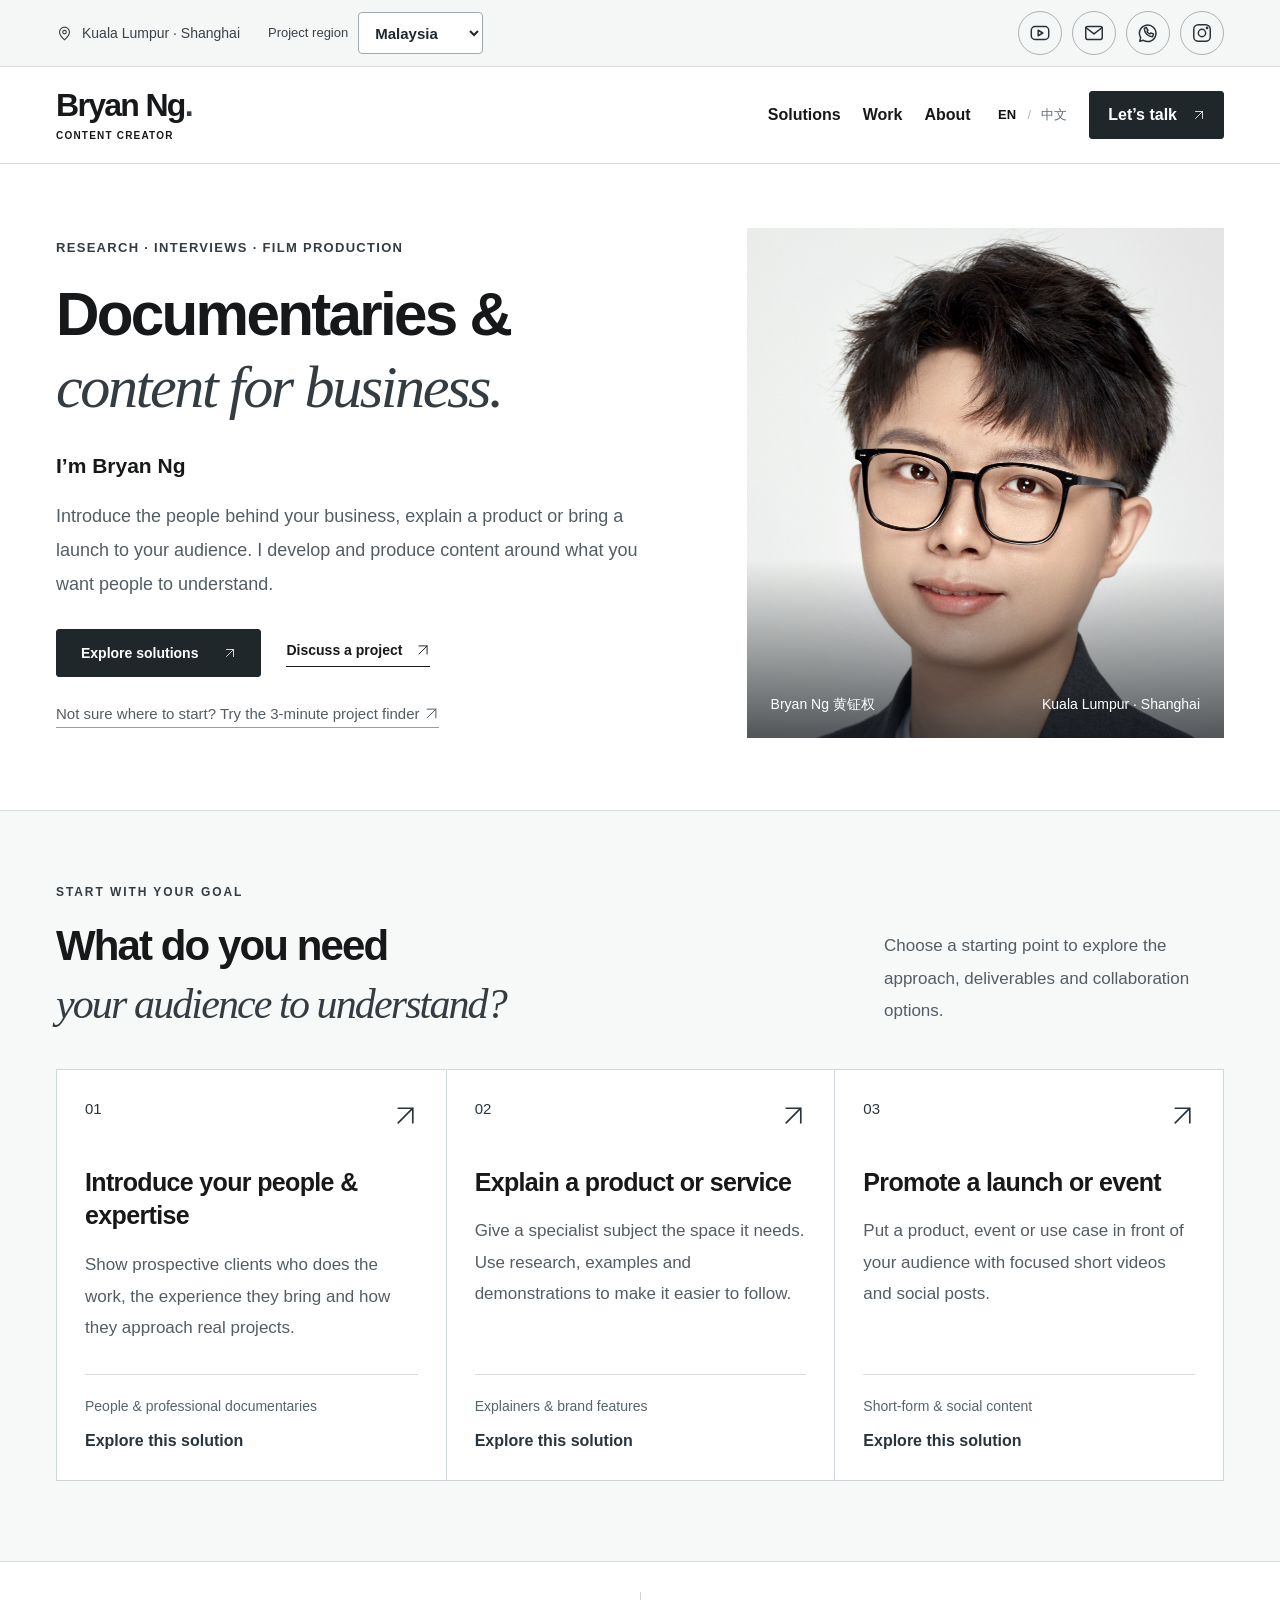
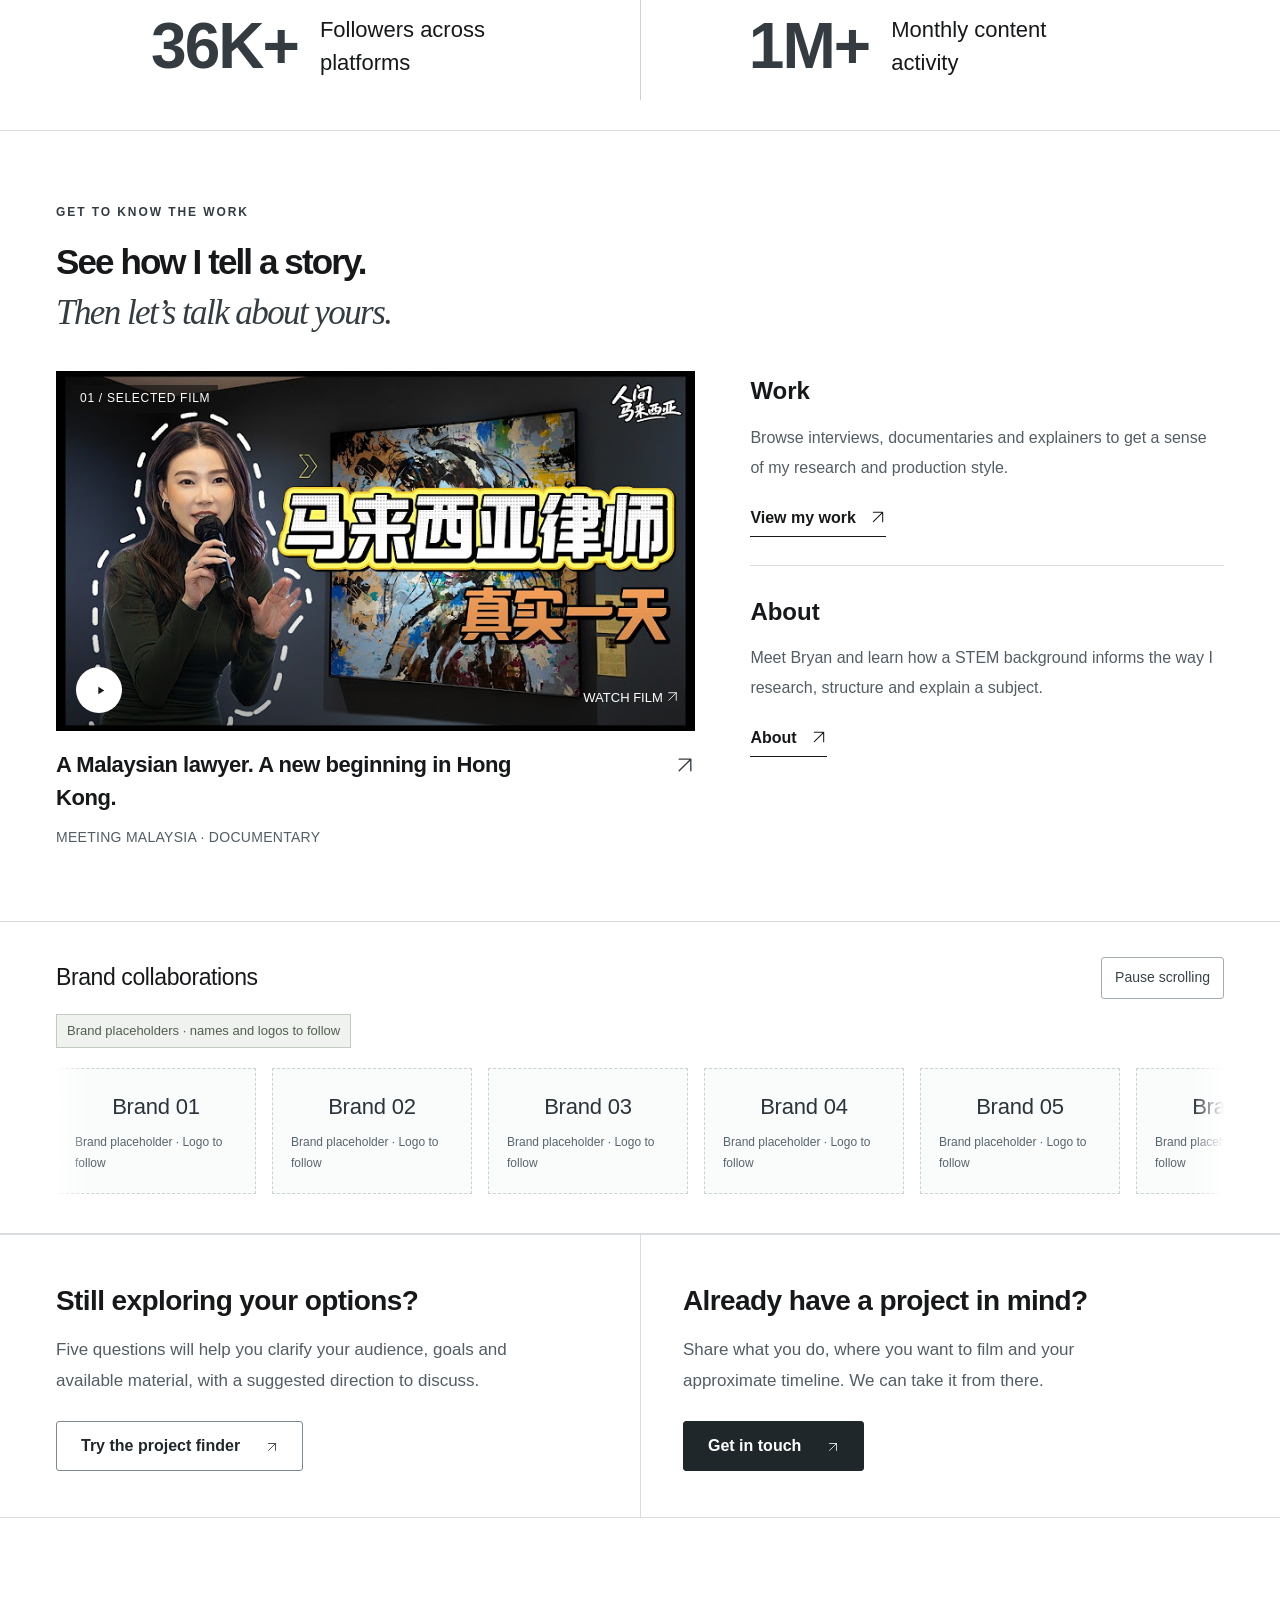
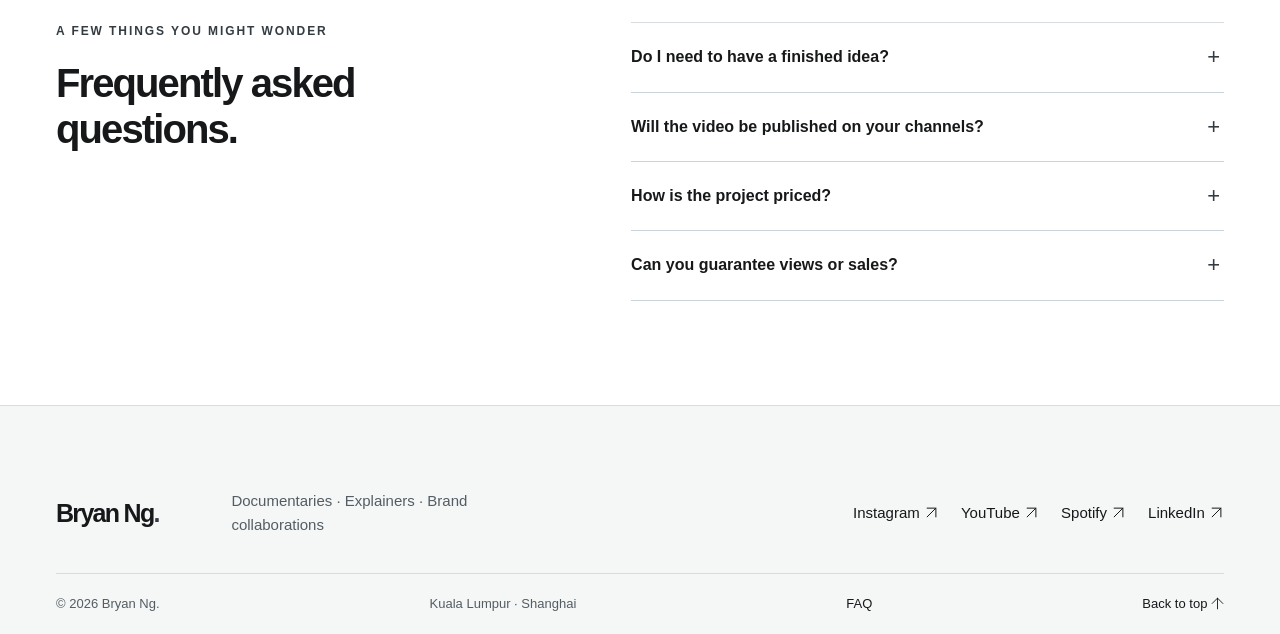
==== index.html @ 335a5c48 "Refresh site content and styles reliably after publication" ====
<!doctype html>
<html lang="en" data-region="my">
<head>
  <meta charset="utf-8">
  <meta name="viewport" content="width=device-width,initial-scale=1">
  <meta name="theme-color" content="#ffffff">
  <meta name="description" content="Bryan Ng — Malaysian content creator. Documentaries, explainers and social media content for people, brands and businesses.">
  <meta property="og:title" content="Bryan Ng — Content Creator">
  <meta property="og:description" content="Explore documentaries, economic and social explainers, and content collaboration options with Bryan Ng.">
  <meta property="og:type" content="website">
  <title>Content production & documentaries — Bryan Ng</title>
  <link rel="icon" href="assets/favicon.svg" type="image/svg+xml">
  <link rel="stylesheet" href="styles.css?v=fe4a845cd512">
  <link rel="stylesheet" href="pages.css?v=c6ac87a82911">
  <link rel="stylesheet" href="theme.css?v=e8e66fe3594d">
  <script defer src="content.js?v=784726dba604"></script>
  <script defer src="app.js?v=69526fcc98ad"></script>
</head>
<body data-page="index" data-page-title="homeTitle">
  <a class="skip-link" href="#main" data-i18n="skip">Skip to content</a>
  <div class="topline"><div class="wrap">
    <div class="topline-meta"><span class="topline-location"><svg viewBox="0 0 24 24" aria-hidden="true"><path d="M19 10c0 5-7 11-7 11S5 15 5 10a7 7 0 1 1 14 0Z"/><circle cx="12" cy="10" r="2.5"/></svg><span data-i18n="topline">Kuala Lumpur · Shanghai</span></span>
    <label class="region-control"><span data-i18n="regionLabel">Project region</span><select id="region-select"><option value="my" data-i18n="regionMalaysia">Malaysia</option><option value="cn" data-i18n="regionChina">China</option></select></label></div>
    <nav class="top-socials" aria-label="Social profiles and contact options" data-i18n-aria-label="quickLinksLabel">
      <a id="top-youtube" data-region-only="my" class="top-social-button" href="https://www.youtube.com/@bryanng3000" target="_blank" rel="noopener noreferrer" aria-label="YouTube channel" title="YouTube" data-i18n-aria-label="socialYouTube"><svg viewBox="0 0 24 24" aria-hidden="true"><rect x="2.5" y="5" width="19" height="14" rx="4"/><path d="m10 9 5 3-5 3Z"/></svg></a>
      <a id="top-email" class="top-social-button" href="mailto:bryanng.media@gmail.com" aria-label="Send an email" title="Email" data-i18n-aria-label="socialEmail"><svg viewBox="0 0 24 24" aria-hidden="true"><rect x="3" y="5" width="18" height="14" rx="2"/><path d="m3 6 9 7 9-7"/></svg></a>
      <a id="top-whatsapp" class="top-social-button" data-region-only="my" data-contact-whatsapp href="https://wa.me/60129580017" target="_blank" rel="noopener noreferrer" aria-label="Chat on WhatsApp" title="WhatsApp" data-i18n-aria-label="socialWhatsApp"><svg viewBox="0 0 24 24" aria-hidden="true"><path d="m4 17-1 4 4-1a9 9 0 1 0-3-3Z"/><path d="M8 7c0 5 4 9 9 9l1-3-3-1-1 1c-2-1-3-2-3-3l1-1-2-3Z"/></svg></a>
      <button id="top-wechat" class="top-social-button" data-region-only="cn" data-open-wechat type="button" aria-label="Contact on WeChat" title="WeChat" data-i18n-aria-label="socialWeChat" hidden><svg viewBox="0 0 24 24" aria-hidden="true"><path d="M14 13a7 7 0 0 1-7 1l-4 2 1-4A6 6 0 1 1 14 13Z"/><path d="M20 20l-3-1a6 6 0 1 1 3-2Z"/><path d="M6 7h.1M10 7h.1M13 13h.1M17 13h.1" stroke-width="2.4"/></svg></button>
      <a id="top-instagram" data-region-only="my" class="top-social-button" href="https://www.instagram.com/bryanng_3000/" target="_blank" rel="noopener noreferrer" aria-label="Instagram profile" title="Instagram" data-i18n-aria-label="socialInstagram"><svg viewBox="0 0 24 24" aria-hidden="true"><rect x="3" y="3" width="18" height="18" rx="5"/><circle cx="12" cy="12" r="4"/><circle cx="17.5" cy="6.5" r=".7"/></svg></a>
      <a id="top-douyin" class="top-social-button" data-region-only="cn" href="https://v.douyin.com/7Cl1AEIkCSQ/" target="_blank" rel="noopener noreferrer" aria-label="Douyin profile" title="Douyin" data-i18n-aria-label="socialDouyin" hidden><svg viewBox="0 0 24 24" aria-hidden="true"><path d="M14 3v13a4 4 0 1 1-4-4M14 3c.5 4 3 6 6 6M11 13v3a1 1 0 1 1-1-1"/></svg></a>
      <a id="top-bilibili" class="top-social-button" data-region-only="cn" href="https://space.bilibili.com/3546916067477849" target="_blank" rel="noopener noreferrer" aria-label="Bilibili profile" title="Bilibili" data-i18n-aria-label="socialBilibili" hidden><svg viewBox="0 0 24 24" aria-hidden="true"><rect x="3" y="7" width="18" height="14" rx="3"/><path d="m7 3 3 4m7-4-3 4M7 13h2m6 0h2M9 17l3 1 3-1"/></svg></a>
    </nav>
  </div></div>
  <header class="header" id="top">
    <div class="wrap nav-wrap">
      <a class="wordmark" href="index.html" aria-label="Bryan Ng home" data-i18n-aria-label="homeLabel">Bryan Ng<span>.</span><small data-i18n="creatorLabel">CONTENT CREATOR</small></a>
      <nav class="main-nav" id="main-nav" aria-label="Main navigation" data-i18n-aria-label="navLabel"><a href="index.html#solutions" data-nav="solutions" data-i18n="navSolutions">Solutions</a><a href="work.html" data-nav="work" data-i18n="navWork">Work</a><a href="about.html" data-nav="about" data-i18n="navAbout">About</a></nav>
      <div class="nav-actions"><div class="language" aria-label="Language" data-i18n-aria-label="languageLabel"><button type="button" data-lang="en" class="active" aria-pressed="true">EN</button><span>/</span><button type="button" data-lang="zh" aria-pressed="false">中文</button></div><a href="contact.html" class="button small dark" data-i18n="letsTalk">Let’s talk ↗</a><button class="menu-button" id="menu-button" aria-label="Open menu" aria-expanded="false" aria-controls="main-nav"><span></span><span></span></button></div>
    </div>
  </header>

  <main id="main"><section class="home-hero wrap" aria-labelledby="hero-title"><div class="home-hero-copy"><div class="eyebrow" data-i18n="homeKicker">Research · Interviews · Film production</div><h1 id="hero-title"><span data-i18n="homeTitle">Documentaries &amp;</span><em data-i18n="homeTitle2"></em></h1><p class="home-identity" data-i18n="homeIdentity">I’m Bryan Ng</p><p class="home-intro" data-i18n="homeIntro">Introduce the people behind your business, explain a product or bring a launch to your audience. I develop and produce content around what you want people to understand.</p><div class="hero-buttons"><a class="button blue" href="#solutions"><span data-i18n="homePrimary">Explore solutions</span><span aria-hidden="true">↗</span></a><a class="text-link" href="contact.html"><span data-i18n="homeSecondary">Discuss a project</span><span aria-hidden="true">↗</span></a></div><a class="home-unsure" href="finder.html"><span data-i18n="homeUnsure">Not sure where to start? Try the 3-minute project finder</span> <span aria-hidden="true">↗</span></a></div><figure class="home-portrait"><img src="assets/bryan-original.jpg" alt="Bryan Ng 黄钲权" width="1895" height="2527" fetchpriority="high"><figcaption><span>Bryan Ng 黄钲权</span><span data-i18n="photoNote">Kuala Lumpur · Shanghai</span></figcaption></figure></section><section class="solutions-section section" id="solutions"><div class="wrap"><div class="section-top"><div><div class="eyebrow" data-i18n="solutionsKicker">Start with your goal</div><h2><span data-i18n="solutionsTitle">What do you need</span><em data-i18n="solutionsTitle2">your audience to understand?</em></h2></div><p class="section-description" data-i18n="solutionsIntro">Choose a starting point to explore the approach, deliverables and collaboration options.</p></div><div class="solution-grid"><a class="solution-card" href="documentary.html"><div class="solution-card-top"><span>01</span><span aria-hidden="true">↗</span></div><h3 data-i18n="solution1Title">Introduce your people &amp; expertise</h3><p data-i18n="solution1Body">Show prospective clients who does the work, the experience they bring and how they approach real projects.</p><div class="solution-card-bottom"><span class="solution-format" data-i18n="solution1Format">People &amp; professional documentaries</span><span class="solution-link" data-i18n="solutionMore">Explore this solution</span></div></a><a class="solution-card" href="explainers.html"><div class="solution-card-top"><span>02</span><span aria-hidden="true">↗</span></div><h3 data-i18n="solution2Title">Explain a product or service</h3><p data-i18n="solution2Body">Give a specialist subject the space it needs. Use research, examples and demonstrations to make it easier to follow.</p><div class="solution-card-bottom"><span class="solution-format" data-i18n="solution2Format">Explainers &amp; brand features</span><span class="solution-link" data-i18n="solutionMore">Explore this solution</span></div></a><a class="solution-card" href="social.html"><div class="solution-card-top"><span>03</span><span aria-hidden="true">↗</span></div><h3 data-i18n="solution3Title">Promote a launch or event</h3><p data-i18n="solution3Body">Put a product, event or use case in front of your audience with focused short videos and social posts.</p><div class="solution-card-bottom"><span class="solution-format" data-i18n="solution3Format">Short-form &amp; social content</span><span class="solution-link" data-i18n="solutionMore">Explore this solution</span></div></a></div></div></section><section class="audience-section" id="audience" aria-label="Followers and monthly content activity" data-i18n-aria-label="audienceMetricsLabel"><div class="wrap audience-metrics"><div class="audience-total"><strong id="total-followers">36K+</strong><p id="total-followers-label" data-i18n="totalFollowers">Followers across platforms</p></div><div class="audience-total monthly-metric"><strong id="monthly-metric">1M+</strong><div><p data-i18n="monthlyMetricLabel">Monthly content activity</p></div></div></div></section><section class="wrap home-more section" aria-labelledby="home-more-title"><div class="home-more-heading"><div class="eyebrow" data-i18n="homeMoreKicker">Get to know the work</div><h2 id="home-more-title"><span data-i18n="homeMoreTitle">See how I tell a story.</span><em data-i18n="homeMoreTitle2">Then let’s talk about yours.</em></h2></div><div class="home-featured"><div class="work-grid" id="work-grid" data-film-ids="rvwYqiqj8wg"></div></div><div class="home-more-links"><article><h3 data-i18n="navWork">Work</h3><p data-i18n="homeWorkBody">Browse interviews, documentaries and explainers to get a sense of my research and production style.</p><a class="text-link" href="work.html"><span data-i18n="exploreWork">View my work</span><span aria-hidden="true">↗</span></a></article><article><h3 data-i18n="navAbout">About</h3><p data-i18n="homeAboutBody">Meet Bryan and learn how a STEM background informs the way I research, structure and explain a subject.</p><a class="text-link" href="about.html"><span data-i18n="navAbout">About</span><span aria-hidden="true">↗</span></a></article></div></section><section class="home-partners" id="partners" aria-labelledby="partners-title"><div class="wrap"><div class="partner-strip-heading"><h2 id="partners-title"><span data-i18n="partnersTitle">Brand collaborations</span></h2><button id="partner-motion" class="motion-toggle" type="button" aria-pressed="false" aria-controls="brand-track"><span data-i18n="pausePartners">Pause scrolling</span></button></div><p class="placeholder-note" data-i18n="partnersPlaceholder">Brand placeholders · names and logos to follow</p><div class="brand-marquee"><div class="brand-track" id="brand-track"><div class="brand-group" id="partner-grid"></div></div></div></div></section><section class="home-next"><div class="wrap home-next-grid"><article><h2 data-i18n="homeFinderTitle">Still exploring your options?</h2><p data-i18n="homeFinderBody">Five questions will help you clarify your audience, goals and available material, with a suggested direction to discuss.</p><a class="button outline" href="finder.html"><span data-i18n="homeFinderCTA">Try the project finder</span><span aria-hidden="true">↗</span></a></article><article><h2 data-i18n="homeContactTitle">Already have a project in mind?</h2><p data-i18n="homeContactBody">Share what you do, where you want to film and your approximate timeline. We can take it from there.</p><a class="button blue" href="contact.html"><span data-i18n="homeContactCTA">Get in touch</span><span aria-hidden="true">↗</span></a></article></div></section><section class="faq-section wrap section" id="faq" aria-labelledby="faq-title"><div class="faq-heading"><div class="eyebrow" data-i18n="faqKicker">A FEW THINGS YOU MIGHT WONDER</div><h2 id="faq-title" data-i18n="faqTitle">Before we start.</h2></div><div class="faq-list">
      <details><summary data-i18n="faqQ1">Do I need to have a finished idea?</summary><p data-i18n="faqA1">No. Start with the audience you want to reach and what you want them to understand. The project finder above can help you prepare a short brief.</p></details>
      <details><summary data-i18n="faqQ2">Will the video be published on your channels?</summary><p data-i18n="faqA2">For Malaysia projects, the professional documentary reference price starts from RM10,000 and includes channel publication. China and cross-border projects are quoted individually. Other collaborations can be production-only, channel publication, or both; platforms and deliverables are agreed in the proposal.</p></details>
      <details><summary data-i18n="faqQ3">How is the project priced?</summary><p data-i18n="faqA3">The quote depends on location, shoot days, research, editing, deliverables and usage rights. The Malaysia reference price does not automatically apply to China or cross-border projects. Currency, scope, revisions, schedule and payment arrangements are agreed before production.</p></details>
      <details><summary data-i18n="faqQ4">Can you guarantee views or sales?</summary><p data-i18n="faqA4">Views and sales depend on more than the film itself. We can agree on the message, production quality, deliverables and publication arrangements. Any performance figures used in a proposal will be based on actual data.</p></details>
    </div></section></main>
  <footer class="footer"><div class="wrap footer-main"><a class="wordmark" href="index.html">Bryan Ng<span>.</span></a><p data-i18n="footerLine">Documentaries · Explainers · Brand collaborations</p><div class="footer-socials" id="footer-socials"><a href="https://www.instagram.com/bryanng_3000/" target="_blank" rel="noopener noreferrer">Instagram ↗</a><a href="https://www.youtube.com/@bryanng3000" target="_blank" rel="noopener noreferrer">YouTube ↗</a><a href="https://open.spotify.com/show/7DqBiceoVwtTdMZbNSoP07" target="_blank" rel="noopener noreferrer">Spotify ↗</a><a href="https://www.linkedin.com/in/bryanng3000/" target="_blank" rel="noopener noreferrer">LinkedIn ↗</a></div></div><div class="wrap footer-bottom"><span>© <span id="year">2026</span> Bryan Ng.</span><span data-i18n="footerDraft">Portfolio draft · More stories to come.</span><a href="index.html#faq" data-i18n="faqNav">FAQ</a><a href="#top" data-i18n="backTop">Back to top ↑</a></div></footer>
  <dialog id="service-rates-dialog" class="service-rates-dialog" aria-labelledby="service-rates-title"><div class="dialog-heading"><h2 id="service-rates-title"></h2><button type="button" class="close-dialog" aria-label="Close category rates" data-i18n-aria-label="closeRates">×</button></div><div class="rate-region-label" data-i18n="ratesRegion">Malaysia reference rates · MYR / RM</div><p data-i18n="ratesUnit">Reference rates for one content item or placement.</p><table class="rates-table"><thead><tr><th scope="col" data-i18n="ratesService">Content / service</th><th scope="col" data-i18n="ratesPrice">Reference price</th></tr></thead><tbody id="category-rates-body"></tbody></table><div class="usage-option"><h3 data-i18n="ratesUsageTitle">Optional usage rights</h3><div class="usage-option-row"><span data-i18n="ratesUsageItem">One month of online usage</span><strong id="usage-rate"></strong></div><p data-i18n="ratesUsageNote">Tell me where and how you plan to use the content so we can agree on the scope and term.</p></div><a href="contact.html" class="button blue" id="rate-contact-link" data-i18n="ratesContact">Discuss a collaboration ↗</a></dialog>
  <dialog id="wechat-dialog" class="wechat-dialog" aria-labelledby="wechat-dialog-title"><div class="dialog-heading"><h2 id="wechat-dialog-title" data-i18n="wechatTitle">Let’s connect on WeChat</h2><button type="button" class="close-dialog" aria-label="Close WeChat contact details" data-i18n-aria-label="closeWechat">×</button></div><p data-i18n="wechatInstruction">Copy the WeChat ID, then search for it in WeChat to add me.</p><strong class="wechat-id-large" data-wechat-id>bryanng3000</strong><p class="wechat-note" data-i18n="wechatNote">Please include “合作+名称” in your friend request.</p><button class="button blue" type="button" data-copy-wechat data-i18n="copyWechat">Copy WeChat ID</button></dialog>
  <dialog id="film-dialog" class="film-dialog"><div class="dialog-heading"><span id="film-dialog-title"></span><button type="button" class="close-dialog" aria-label="Close video" data-i18n-aria-label="closeVideoLabel">×</button></div><div id="film-player"></div><a id="film-external" class="text-link" target="_blank" rel="noopener noreferrer" data-i18n="watchYouTube">Watch on YouTube ↗</a></dialog>
  <div class="toast" id="toast" role="status" aria-live="polite"></div>
</body>
</html>
---- styles.css ----
@charset "UTF-8";
:root{--paper:#f8f7f3;--ink:#192126;--muted:#647077;--line:#dcdfdb;--blue:#2249da;--blue-light:#eef2fb;--lemon:#e8f280;--white:#fff;--radius:4px;--wrap:1184px}
*{box-sizing:border-box}html{scroll-behavior:smooth;scroll-padding-top:110px}body{margin:0;background:var(--paper);color:var(--ink);font-family:Inter,-apple-system,BlinkMacSystemFont,"Segoe UI","PingFang SC","Microsoft YaHei",sans-serif;font-size:15px;line-height:1.65;-webkit-font-smoothing:antialiased}button,input,textarea{font:inherit}button,a{-webkit-tap-highlight-color:transparent}button{cursor:pointer}a{color:inherit;text-decoration:none}button:disabled{cursor:not-allowed}img{max-width:100%;display:block}h1,h2,h3,p,figure{margin:0}button{color:inherit}button:focus-visible,a:focus-visible,summary:focus-visible,textarea:focus-visible{outline:3px solid #e5b800;outline-offset:5px}::selection{background:var(--lemon);color:var(--ink)}[hidden]{display:none!important}.wrap{width:min(var(--wrap),calc(100% - 112px));margin-inline:auto}.section{padding-block:104px}.eyebrow{font-size:10px;font-weight:650;letter-spacing:.16em;line-height:1.5;text-transform:uppercase}.dot{display:inline-block;width:7px;height:7px;border-radius:50%;background:var(--blue);flex-shrink:0}.button{display:inline-flex;align-items:center;justify-content:center;gap:26px;min-height:52px;padding:13px 24px;border:1px solid transparent;border-radius:3px;font-size:12px;font-weight:600;line-height:1.4;transition:background .18s,transform .18s}.button:hover{transform:translateY(-2px)}.button.small{min-height:40px;padding:11px 19px;font-size:11px}.button.blue{background:var(--blue);color:#fff}.button.blue:hover{background:#193cb9}.button.dark{background:var(--ink);color:#fff}.button.lemon{background:var(--lemon);color:var(--ink)}.button.outline-white{background:transparent;color:#fff;border-color:#7385d6}.text-link{display:inline-flex;align-items:center;gap:14px;font-size:12px;font-weight:550;border-bottom:1px solid currentColor;padding-bottom:4px}.text-link:hover{color:var(--blue)}.skip-link{position:fixed;left:15px;top:-70px;z-index:100;background:white;padding:12px}.skip-link:focus{top:12px}.topline{background:var(--blue);color:#fff;font-size:10px;letter-spacing:.02em}.topline .wrap{height:30px;display:flex;justify-content:space-between;align-items:center}.topline a{opacity:.85}.header{position:sticky;top:0;background:rgba(248,247,243,.97);z-index:30;border-bottom:1px solid var(--line);backdrop-filter:blur(14px)}.nav-wrap{display:flex;align-items:center;justify-content:space-between;height:88px;gap:25px}.wordmark{font-size:29px;font-weight:750;letter-spacing:-1.7px;line-height:1.05;white-space:nowrap}.wordmark>span{color:var(--blue)}.wordmark small{display:block;font-size:7px;letter-spacing:.19em;font-weight:550;margin-top:8px}.main-nav{display:flex;gap:26px;margin-left:auto;margin-right:17px}.main-nav a{font-size:11px;font-weight:550;white-space:nowrap}.main-nav a:hover{color:var(--blue)}.nav-actions{display:flex;align-items:center;gap:23px}.language{display:flex;align-items:center;gap:7px;font-size:10px;white-space:nowrap}.language button{background:transparent;border:0;padding:6px 0;font-size:10px;color:#7b8389}.language button.active{color:var(--ink);font-weight:700}.language span{color:#b2b8b8}.menu-button{display:none;background:none;border:0;width:32px;padding:4px}.menu-button span{display:block;height:1.5px;margin:6px 0;background:var(--ink)}
.hero{display:grid;grid-template-columns:1.2fr 1fr;gap:64px;align-items:center;padding-top:67px;padding-bottom:75px;min-height:670px}.hero-copy>.eyebrow{display:flex;gap:10px;align-items:center;margin-bottom:26px;font-size:9px}.hero h1{font-size:clamp(51px,5.5vw,78px);font-weight:650;line-height:1.055;letter-spacing:-3.8px;margin-bottom:25px}em{font-family:Georgia,"Times New Roman",serif;font-weight:400;color:var(--blue);letter-spacing:-.045em}.hero h1 em{white-space:nowrap}.hero-intro{font-size:14px;color:var(--muted);max-width:410px;line-height:1.8}.hero-buttons{display:flex;align-items:center;gap:25px;margin-top:29px}.hero-quiz-link{display:flex;align-items:center;gap:9px;margin-top:25px;color:var(--muted);font-size:10px}.mini-star{font-size:21px;color:var(--blue);line-height:1}.hero-quiz-link:hover{color:var(--blue)}.hero-visual{position:relative;padding:18px 18px 25px 0;isolation:isolate}.hero-visual:before{content:"";position:absolute;inset:0 0 42px 20px;border:1px solid #b7c2df;z-index:-1}.portrait-frame{position:relative;background:#e8e8e4;aspect-ratio:1/1.14;overflow:hidden;box-shadow:0 15px 30px -22px #1e2c4c55}.portrait-frame img{width:100%;height:100%;object-fit:cover;object-position:center 34%;filter:none}.portrait-frame:after{content:"";position:absolute;inset:65% 0 0;background:linear-gradient(transparent,#101b2a99);pointer-events:none}.portrait-frame figcaption{position:absolute;z-index:1;left:23px;right:23px;bottom:22px;color:#fff;display:flex;justify-content:space-between;gap:10px;font-size:8px;letter-spacing:.08em}.portrait-frame figcaption>span:first-child{font-weight:650}.portrait-frame figcaption>span:last-child{font-family:Georgia,serif;font-style:italic;font-size:11px;letter-spacing:0}.photo-cross{position:absolute;font-size:18px;line-height:16px;color:var(--blue)}.cross-top{right:-4px;top:-8px}.cross-bottom{left:12px;bottom:34px}.round-stamp{position:absolute;top:52px;right:-26px;width:100px;height:100px;border-radius:50%;background:var(--lemon);display:flex;flex-direction:column;justify-content:center;align-items:center;transform:rotate(14deg);color:var(--ink);box-shadow:0 4px 10px #00000008}.round-stamp span{font-size:6px;font-weight:700;letter-spacing:.1em}.round-stamp b{font-size:41px;line-height:1.4;font-weight:400}.photo-note{display:flex;align-items:center;gap:9px;justify-content:flex-end;font-size:9px;color:var(--muted);margin-top:15px;letter-spacing:.03em}.photo-note .dot{width:5px;height:5px}.channel-band{border-top:1px solid var(--line);border-bottom:1px solid var(--line);background:#eeeee8}.channel-band .wrap{min-height:87px;display:flex;align-items:center;gap:30px}.band-label{font-size:8px;letter-spacing:.13em;color:var(--muted);max-width:90px}.series{font-size:17px;font-weight:600;letter-spacing:-.6px;white-space:nowrap}.series small{display:block;font-size:8px;font-weight:400;letter-spacing:.14em;margin-top:1px}.band-plus{color:#9da5a9;font-size:21px}.band-link{margin-left:auto;font-size:10px;border-bottom:1px solid #b6bcbd;padding-bottom:2px}
.section-top{display:flex;justify-content:space-between;align-items:flex-end;gap:40px;margin-bottom:38px}.section-top .eyebrow{margin-bottom:18px;color:var(--blue)}h2{font-size:43px;font-weight:550;line-height:1.15;letter-spacing:-1.9px}h2 em{display:block;margin-top:3px}.section-top>.text-link{margin-bottom:7px;white-space:nowrap}.work-grid{display:grid;grid-template-columns:1fr 1fr;gap:38px 28px}.work-card{display:block;width:100%;padding:0;border:0;background:none;text-align:left}.work-image{position:relative;aspect-ratio:16/9;background:#e1e5e8;overflow:hidden}.work-image img{width:100%;height:100%;object-fit:cover;transition:transform .45s}.work-card:hover .work-image img{transform:scale(1.025)}.work-overlay{position:absolute;inset:0;background:linear-gradient(transparent 60%,#0005);pointer-events:none}.work-play{position:absolute;left:20px;bottom:18px;background:#fff;width:38px;height:38px;border-radius:50%;display:grid;place-items:center;font-size:11px;padding-left:2px;transition:background .2s,transform .2s}.work-card:hover .work-play{background:var(--lemon);transform:scale(1.08)}.work-length{position:absolute;bottom:23px;right:16px;color:#fff;font-size:10px;font-variant-numeric:tabular-nums}.work-index{position:absolute;top:14px;left:16px;font-size:9px;letter-spacing:.1em;padding:4px 8px;background:#1119;color:white}.work-info{padding-top:17px;display:flex;justify-content:space-between;gap:12px}.work-info h3{font-size:18px;font-weight:550;letter-spacing:-.45px;line-height:1.35;max-width:460px}.work-type{font-size:8px;letter-spacing:.12em;color:var(--muted);margin-top:8px;text-transform:uppercase}.work-arrow{font-size:21px;color:var(--blue);flex-shrink:0}.section-note{font-size:10px;color:var(--muted);border-top:1px solid var(--line);padding-top:20px;margin-top:34px;line-height:1.8}.about-section{background:var(--blue-light)}.about-grid{display:grid;grid-template-columns:1fr 1fr;gap:90px}.about-heading .eyebrow{color:var(--blue);margin-bottom:23px}.about-heading h2{font-size:44px}.handwritten{font-family:Georgia,serif;color:var(--muted);font-style:italic;font-size:14px;margin-top:42px;transform:rotate(-3deg);display:inline-block}.about-copy{padding-top:26px}.about-copy p{color:var(--muted);font-size:13px;line-height:1.9;margin-bottom:18px}.about-copy .lead{font-size:19px;line-height:1.6;color:var(--ink);font-weight:450}.about-tags{display:flex;gap:8px;flex-wrap:wrap;margin:26px 0}.about-tags span{font-size:8px;padding:5px 10px;border:1px solid #cad3e5;border-radius:2px;color:#4c5d7b}.about-copy .text-link{font-size:10px}
.section-description{max-width:330px;font-size:13px;color:var(--muted);line-height:1.8;margin-bottom:4px}.service-grid{display:grid;grid-template-columns:repeat(3,1fr);border:1px solid var(--line);background:#fbfaf7}.service-card{padding:29px 26px 0;display:flex;flex-direction:column}.service-card+.service-card{border-left:1px solid var(--line)}.service-top{display:flex;justify-content:space-between;align-items:center;margin-bottom:32px;color:var(--blue)}.service-top>span{font-size:11px;font-variant-numeric:tabular-nums}.service-top svg{width:34px;height:34px;stroke:currentColor;stroke-width:1.4}.service-card h3{font-size:23px;font-weight:500;line-height:1.25;letter-spacing:-.7px;min-height:62px;margin-bottom:17px}.service-card p{font-size:12px;color:var(--muted);line-height:1.8}.service-card ul{padding:0;list-style:none;margin:22px 0 28px;font-size:10px;line-height:2.1}.service-card li:before{content:"+";color:var(--blue);margin-right:9px}.service-bottom{margin-top:auto;padding:23px 0;min-height:105px;border-top:1px solid var(--line);display:flex;justify-content:space-between;align-items:center;gap:12px}.service-bottom strong{font-size:11px;font-weight:600;display:block}.service-bottom small{display:block;color:var(--muted);font-size:8px;line-height:1.6;max-width:185px;margin-top:5px}.service-bottom>a{width:32px;height:32px;border:1px solid var(--line);display:grid;place-items:center;flex-shrink:0;font-size:17px;border-radius:50%}.service-bottom>a:hover{background:var(--blue);color:white;border-color:var(--blue)}.production-note{display:flex;gap:14px;align-items:flex-start;margin-top:20px}.production-note>span{font-size:24px;color:var(--blue)}.production-note p{max-width:900px;padding-top:6px;font-size:10px;color:var(--muted);line-height:1.8}.partner-placeholder{display:flex;align-items:center;gap:60px;justify-content:space-between;margin-top:65px;padding:29px 0 0;border-top:1px solid var(--line)}.partner-placeholder .eyebrow{font-size:8px;color:var(--muted);margin-bottom:9px}.partner-placeholder h3{font-size:18px;font-weight:500;letter-spacing:-.4px}.partner-placeholder>p{max-width:350px;color:var(--muted);font-size:10px;line-height:1.8}
.finder-section{background:var(--blue);color:#fff;position:relative;overflow:hidden}.finder-layout{display:grid;grid-template-columns:.9fr 1.1fr;gap:90px;align-items:center}.finder-copy{align-self:start}.finder-copy .eyebrow{color:#c6d1ff;margin-bottom:25px}.finder-copy h2{font-size:51px;letter-spacing:-2.2px;line-height:1.12}.finder-copy em{color:var(--lemon)}.finder-copy p{max-width:330px;color:#d7defa;margin-top:25px;font-size:13px;line-height:1.9}.finder-meta{margin-top:22px;display:flex;gap:18px;flex-wrap:wrap;font-size:9px;color:#c4cffc}.finder-star{font-size:123px;line-height:1;color:var(--lemon);margin-top:31px;width:max-content;transform:rotate(10deg)}.quiz-card{background:var(--paper);color:var(--ink);padding:30px 32px;border-radius:var(--radius);min-height:495px;box-shadow:0 18px 40px #132b8b3a}.quiz-top{display:flex;justify-content:space-between;align-items:center;color:var(--muted);gap:12px}.quiz-top .eyebrow{font-size:8px}.quiz-top>span:last-child{font-size:9px;font-variant-numeric:tabular-nums}.quiz-progress{height:3px;background:#e0e3df;margin:17px 0 28px;overflow:hidden}.quiz-progress>span{display:block;width:20%;height:100%;background:var(--blue);transition:width .3s}.quiz-card h3{font-size:24px;line-height:1.3;letter-spacing:-.7px;font-weight:550}.question-note{font-size:10px;color:var(--muted);margin-top:9px;margin-bottom:24px}.quiz-options{display:grid;gap:9px}.quiz-option{display:flex;gap:12px;align-items:center;width:100%;background:#fff;border:1px solid #dedfdb;padding:12px 14px;text-align:left;border-radius:2px;transition:border-color .18s,background .18s;font-size:11px;line-height:1.4}.quiz-option:hover{border-color:var(--blue)}.quiz-option.selected{border-color:var(--blue);background:#edf0fc}.option-marker{width:16px;height:16px;border:1px solid #bdc5c9;border-radius:50%;display:grid;place-items:center;flex-shrink:0}.selected .option-marker{border:5px solid var(--blue);background:#fff}.quiz-navigation{display:flex;align-items:center;justify-content:space-between;margin-top:25px;gap:15px}.quiz-back{font-size:10px;border:0;background:none;padding:10px 0;color:var(--muted)}.quiz-next{font-size:10px;min-height:42px;padding:11px 19px}.quiz-next:disabled{opacity:.4;transform:none}.quiz-privacy{font-size:8px;line-height:1.7;color:var(--muted);margin-top:18px}.result-badge{color:var(--blue);font-size:8px;letter-spacing:.1em;text-transform:uppercase;margin-bottom:10px}.quiz-card .result-title{font-size:28px;margin-bottom:12px}.result-copy{font-size:11px;color:var(--muted);line-height:1.8}.result-list{padding-left:16px;font-size:10px;line-height:1.9;margin:15px 0}.result-secondary{background:#e9edfc;padding:12px 14px;font-size:10px;line-height:1.8;margin:15px 0}.result-brief{width:100%;min-height:140px;border:1px solid #d7dcd8;border-radius:2px;background:#fff;font-size:10px;line-height:1.7;resize:vertical;padding:12px;margin-top:9px;color:#4a565c}.result-actions{display:flex;gap:8px;flex-wrap:wrap;margin-top:14px}.result-actions .button{font-size:10px;min-height:39px;padding:10px 14px;gap:10px}.button.outline{border-color:#c8cfda;background:transparent}.result-restart{margin-top:16px}.result-caption{display:block;font-size:9px;color:var(--muted);margin-top:19px}.result-footnote{font-size:8px;color:var(--muted);line-height:1.8;margin-top:15px}
.faq-section{display:grid;grid-template-columns:.9fr 1.1fr;gap:90px}.faq-heading .eyebrow{color:var(--blue);margin-bottom:20px}.faq-heading h2{font-size:40px}.faq-list details{border-bottom:1px solid var(--line)}.faq-list details:first-child{border-top:1px solid var(--line)}summary{list-style:none;cursor:pointer;font-size:12px;padding:21px 30px 21px 0;position:relative;font-weight:550}summary::-webkit-details-marker{display:none}summary:after{content:"+";position:absolute;right:4px;top:16px;font-size:22px;font-weight:300;color:var(--blue)}details[open] summary:after{content:"−"}.faq-list details p{font-size:11px;color:var(--muted);line-height:1.9;padding:0 28px 23px 0}.contact-section{background:#172c7b;color:white}.contact-layout{display:grid;grid-template-columns:1.3fr .7fr;gap:100px}.contact-layout .eyebrow{color:#b7c4f7;margin-bottom:23px}.contact-layout h2{font-size:65px;letter-spacing:-2.8px}.contact-layout h2 em{color:var(--lemon)}.contact-layout p{max-width:415px;font-size:13px;color:#c3cef0;line-height:1.9;margin-top:24px}.contact-buttons{display:flex;gap:13px;flex-wrap:wrap;margin-top:29px}.contact-buttons .button{font-size:10px;gap:20px}.contact-email-text{display:inline-block;font-size:11px;color:#c4cdf1;margin-top:21px;border-bottom:1px solid #7385d6;padding-bottom:3px}.contact-aside{align-self:center;display:flex;flex-direction:column;align-items:flex-start}.contact-symbol{font-size:104px;line-height:.95;color:var(--lemon);font-weight:250;margin-bottom:30px}.contact-aside>span:nth-child(2){font-family:Georgia,serif;font-size:24px;font-style:italic;line-height:1.4}.underlined{font-size:10px;border-bottom:1px solid #7385d6;margin-top:30px;padding-bottom:4px}.footer{padding-top:40px}.footer-main{display:flex;align-items:center;justify-content:space-between;gap:25px;padding-bottom:33px}.footer-main .wordmark{font-size:25px}.footer-main p{font-size:10px;color:var(--muted);max-width:310px}.footer-socials{display:flex;gap:23px;font-size:9px}.footer-bottom{border-top:1px solid var(--line);display:flex;justify-content:space-between;padding-block:19px;font-size:8px;color:var(--muted)}.footer-bottom a{color:var(--ink)}
dialog{color:var(--ink);border:0;border-radius:4px;padding:25px;background:var(--paper);box-shadow:0 22px 90px #0005;max-height:calc(100dvh - 40px);overflow-y:auto}dialog::backdrop{background:#10182ccb;backdrop-filter:blur(8px)}.film-dialog{width:min(900px,calc(100% - 32px))}.dialog-heading{display:flex;align-items:center;justify-content:space-between;font-size:14px;gap:20px;padding-bottom:18px}.close-dialog{border:0;background:none;font-size:28px;font-weight:300;line-height:1.1;padding:0 4px}.film-dialog iframe{width:100%;aspect-ratio:16/9;border:0;display:block;background:#101820}.film-dialog>.text-link{margin-top:20px;font-size:11px}.contact-dialog{width:min(470px,calc(100% - 32px));padding:40px}.contact-dialog>.close-dialog{position:absolute;right:20px;top:15px}.contact-dialog .eyebrow{color:var(--blue)}.contact-dialog h3{font-size:31px;font-weight:550;letter-spacing:-1px;margin-top:20px}.contact-dialog p{font-size:13px;color:var(--muted);line-height:1.9;margin:15px 0 25px}.toast{position:fixed;bottom:28px;left:50%;transform:translate(-50%,15px);background:var(--ink);color:#fff;font-size:12px;padding:12px 22px;border-radius:3px;z-index:100;opacity:0;transition:transform .2s,opacity .2s;pointer-events:none;max-width:calc(100% - 30px);text-align:center}.toast.visible{opacity:1;transform:translate(-50%,0)}body.dialog-open{overflow:hidden}
html[lang="zh-CN"] .hero h1{font-size:clamp(49px,5.2vw,72px);line-height:1.25;letter-spacing:-2px}html[lang="zh-CN"] em{font-family:Georgia,"Songti SC","SimSun",serif;font-style:normal;letter-spacing:-.025em}html[lang="zh-CN"] .hero-intro{line-height:2}html[lang="zh-CN"] h2{line-height:1.3}html[lang="zh-CN"] .service-card h3{font-size:23px;line-height:1.45}html[lang="zh-CN"] .wordmark small{font-family:inherit}html[lang="zh-CN"] .contact-layout h2{font-size:58px}html[lang="zh-CN"] .handwritten{font-family:"Songti SC",serif}
@media(min-width:1500px){.hero{min-height:730px;gap:100px}.hero h1{font-size:82px}.hero-visual{max-width:490px;width:100%;justify-self:end}}
@media(max-width:1100px){.wrap{width:calc(100% - 72px)}.main-nav{gap:19px;margin-right:0}.nav-actions{gap:16px}.hero{gap:40px}.hero h1{font-size:65px}.hero-buttons{gap:20px}.hero-buttons .text-link{font-size:10px}.round-stamp{width:84px;height:84px;right:-10px}.round-stamp b{font-size:34px}.round-stamp span{font-size:5px}.finder-layout,.about-grid,.faq-section{gap:55px}.service-card{padding-inline:21px}.service-card h3{font-size:21px}.contact-layout{gap:60px}.contact-layout h2{font-size:58px}.channel-band .wrap{gap:23px}.series{font-size:15px}}
@media(max-width:900px){.main-nav{display:none;position:absolute;top:88px;left:0;right:0;background:var(--paper);padding:25px 36px;border-bottom:1px solid var(--line);margin:0;flex-direction:column;gap:20px;box-shadow:0 10px 20px #00000008}.main-nav.open{display:flex}.main-nav a{font-size:14px}.menu-button{display:block}.hero{grid-template-columns:1.1fr 1fr;gap:28px;padding-top:55px;padding-bottom:58px;min-height:590px}.hero h1{font-size:55px;letter-spacing:-2.8px}.hero-intro{font-size:12px}.hero-copy>.eyebrow{font-size:7px;letter-spacing:.12em}.hero-buttons{gap:20px;align-items:flex-start;flex-direction:column}.hero-buttons .text-link{margin-left:1px}.hero-visual{padding-right:10px}.portrait-frame{aspect-ratio:1/1.35}.portrait-frame figcaption{left:15px;right:15px;bottom:15px}.portrait-frame figcaption span:last-child{display:none}.round-stamp{top:25px;right:-14px}.channel-band .wrap{gap:20px;flex-wrap:wrap;padding-block:20px}.band-label{max-width:none;width:100%}.series{font-size:15px}.band-link{font-size:9px}.section{padding-block:80px}h2{font-size:36px}.about-heading h2{font-size:38px}.about-grid{gap:40px}.about-copy{padding-top:15px}.about-copy .lead{font-size:17px}.service-card{padding-inline:18px}.service-card h3{font-size:18px;min-height:67px}.service-card p{font-size:11px}.service-card ul{font-size:9px}.service-bottom strong{font-size:10px}.section-description{max-width:270px;font-size:12px}.finder-layout{gap:35px;grid-template-columns:.9fr 1.1fr}.finder-copy h2{font-size:42px}.quiz-card{padding:26px 23px}.quiz-card h3{font-size:22px}.quiz-option{font-size:10px}.finder-copy p{font-size:12px}.faq-section{gap:40px}.faq-heading h2{font-size:35px}.contact-layout{gap:35px}.contact-layout h2{font-size:50px}.contact-aside>span:nth-child(2){font-size:21px}.contact-buttons{gap:9px}.contact-buttons .button{font-size:9px;padding-inline:15px;gap:10px}.footer-main{flex-wrap:wrap}.footer-socials{gap:18px}.footer-main p{font-size:9px}}
@media(max-width:640px){html{scroll-padding-top:88px}.wrap{width:calc(100% - 40px)}.topline .wrap{height:26px;font-size:8px}.topline a{display:none}.nav-wrap{height:74px;gap:12px}.wordmark{font-size:26px}.wordmark small{font-size:6px;margin-top:6px}.nav-actions{gap:14px}.nav-actions>.button{display:none}.language button{font-size:9px}.main-nav{top:74px;padding:25px 20px}.hero{grid-template-columns:1fr;gap:32px;padding-top:41px;padding-bottom:37px;min-height:auto}.hero-copy>.eyebrow{font-size:8px;letter-spacing:.11em;margin-bottom:23px}.hero h1{font-size:59px;letter-spacing:-2.9px;line-height:1.04;margin-bottom:23px}.hero-intro{font-size:13px;max-width:370px}.hero-buttons{flex-direction:row;align-items:center;gap:23px;margin-top:25px}.hero-buttons .button{padding:13px 19px;font-size:11px;gap:15px}.hero-buttons .text-link{font-size:10px}.hero-quiz-link{font-size:9px;margin-top:23px}.hero-visual{max-width:400px;width:100%;justify-self:center;padding:15px 16px 20px 0;margin-top:3px}.portrait-frame{aspect-ratio:1/1.03}.portrait-frame img{object-position:center 31%}.portrait-frame figcaption span:last-child{display:inline}.round-stamp{top:30px;right:0;width:80px;height:80px}.round-stamp b{font-size:31px}.hero-visual:before{bottom:35px}.cross-bottom{bottom:27px}.photo-note{font-size:8px}.channel-band .wrap{gap:17px;min-height:100px;padding-block:19px}.band-label{font-size:7px}.series{font-size:13px;letter-spacing:-.4px}.series small{font-size:7px}.band-plus{font-size:15px}.band-link{display:none}.section{padding-block:65px}.section-top{gap:23px;align-items:flex-start;flex-direction:column;margin-bottom:30px}.section-top .eyebrow{margin-bottom:15px}h2{font-size:35px;letter-spacing:-1.5px}.section-top>.text-link{font-size:10px}.work-grid{grid-template-columns:1fr;gap:29px}.work-info h3{font-size:17px}.work-type{font-size:7px}.work-info{padding-top:13px}.work-play{width:34px;height:34px;left:15px;bottom:15px}.work-length{bottom:21px;font-size:9px}.section-note{font-size:9px;margin-top:28px;padding-top:18px}.about-grid{grid-template-columns:1fr;gap:28px}.about-heading h2{font-size:38px}.handwritten{margin-top:25px;font-size:12px}.about-copy{padding-top:0}.about-copy .lead{font-size:18px}.about-copy p{font-size:12px}.about-tags{margin-top:22px}.section-description{max-width:100%;font-size:12px;line-height:1.9}.service-grid{grid-template-columns:1fr}.service-card{padding:26px 25px 0}.service-card+.service-card{border-left:0;border-top:1px solid var(--line)}.service-top{margin-bottom:21px}.service-card h3{font-size:26px;min-height:auto;max-width:270px}.service-card p{font-size:12px}.service-card ul{font-size:10px;margin-bottom:22px}.service-bottom{min-height:86px;padding-block:19px}.service-bottom strong{font-size:11px}.service-bottom small{max-width:250px;font-size:9px}.production-note p{font-size:9px}.partner-placeholder{margin-top:42px;gap:17px;align-items:flex-start;flex-direction:column}.partner-placeholder h3{font-size:19px}.partner-placeholder>p{max-width:none;font-size:10px}.finder-layout{grid-template-columns:1fr;gap:32px}.finder-copy{position:relative}.finder-copy h2{font-size:44px}.finder-copy p{max-width:90%;font-size:12px}.finder-copy .eyebrow{font-size:8px;margin-bottom:20px}.finder-meta{gap:17px;font-size:8px;margin-top:18px}.finder-star{position:absolute;right:1px;top:30px;font-size:65px;opacity:.35;margin:0}.quiz-card{padding:26px 23px;min-height:480px}.quiz-card h3{font-size:24px}.quiz-option{font-size:11px;padding:13px}.quiz-top .eyebrow{font-size:7px}.question-note{font-size:10px}.faq-section{grid-template-columns:1fr;gap:28px}.faq-heading h2{font-size:36px}.faq-heading .eyebrow{font-size:8px}.faq-list summary{font-size:12px;padding-block:20px}.faq-list details p{font-size:11px}.contact-layout{grid-template-columns:1fr;gap:38px}.contact-layout h2{font-size:49px;letter-spacing:-2px}.contact-layout .eyebrow{font-size:8px}.contact-layout p{font-size:12px;max-width:100%}.contact-buttons .button{font-size:10px;min-height:46px;padding:12px 17px}.contact-aside{border-top:1px solid #445696;display:grid;grid-template-columns:auto 1fr;gap:12px 24px;padding-top:27px;align-items:center}.contact-symbol{font-size:64px;margin:0;grid-row:span 2}.contact-aside>span:nth-child(2){font-size:20px}.contact-aside .underlined{margin-top:0;font-size:9px;width:max-content}.footer{padding-top:30px}.footer-main{gap:22px;padding-bottom:26px;align-items:flex-start}.footer-main p{width:100%;max-width:none;order:3}.footer-socials{margin-left:auto;gap:12px;font-size:8px;align-self:center}.footer-bottom{font-size:7px;gap:15px;flex-wrap:wrap;padding-block:17px}.footer-bottom>span:nth-child(2){display:none}.footer-bottom a{margin-left:auto}.film-dialog{padding:15px}.dialog-heading{font-size:12px}.contact-dialog{padding:35px 25px}html[lang="zh-CN"] .hero h1{font-size:55px;line-height:1.2}html[lang="zh-CN"] .hero-intro{font-size:12px}html[lang="zh-CN"] .contact-layout h2{font-size:45px}html[lang="zh-CN"] .service-card h3{font-size:25px}}
@media(prefers-reduced-motion:reduce){html{scroll-behavior:auto}*,*:before,*:after{transition:none!important;animation:none!important}}
.ui-icon{display:inline-block;width:1em;height:1em;flex-shrink:0;vertical-align:-.12em;overflow:visible}.button .ui-icon{width:12px;height:12px}.work-arrow .ui-icon{width:20px;height:20px}.contact-symbol .ui-icon{width:104px;height:104px}.production-note>.ui-icon{width:24px;height:24px}.round-stamp b .ui-icon{width:40px;height:40px}.finder-star .ui-icon{width:115px;height:115px}.mini-star .ui-icon{width:21px;height:21px}.work-play .ui-icon{width:13px;height:13px}@media(max-width:640px){.contact-symbol .ui-icon{width:60px;height:60px}.finder-star .ui-icon{width:65px;height:65px}.round-stamp b .ui-icon{width:30px;height:30px}}
@media(max-width:640px){.hero h1{font-size:clamp(43px,13.8vw,59px)}html[lang="zh-CN"] .hero h1{font-size:clamp(35px,11.2vw,46px);line-height:1.25;letter-spacing:-1.5px}}

/* Contact information and extended platform list. */
.contact-details{display:grid;gap:10px;margin-top:27px;max-width:470px}.contact-detail{display:flex;align-items:baseline;gap:16px;width:max-content;max-width:100%;font-size:12px;color:#e2e8ff}.contact-detail>span:first-child{font-size:9px;letter-spacing:.025em;color:#adbdf0;min-width:120px}.contact-detail>span:last-child{border-bottom:1px solid #7385d6;padding-bottom:1px;overflow-wrap:anywhere}.contact-detail:hover>span:last-child{border-color:var(--lemon);color:var(--lemon)}.footer-main{flex-wrap:wrap}.footer-socials{flex:1 1 460px;justify-content:flex-end;flex-wrap:wrap;gap:12px 22px;max-width:610px}.footer-socials a{white-space:nowrap}.social-pending{color:var(--muted);font-size:8px;white-space:nowrap}.hero h1{font-size:clamp(65px,6.7vw,91px);line-height:1.07}.hero h1 em{letter-spacing:-.055em}html[lang="zh-CN"] .hero h1{font-size:clamp(62px,6.4vw,86px);line-height:1.18}.hero-intro{max-width:440px}.about-heading h2 em{font-size:.88em;line-height:1.25;margin-top:9px}.about-heading .handwritten{font-family:inherit;font-style:normal;transform:none;font-size:11px;color:var(--muted)}
@media(max-width:900px){.hero h1{font-size:64px}html[lang="zh-CN"] .hero h1{font-size:59px}.footer-socials{max-width:none;flex-basis:100%;justify-content:flex-start;order:4}.footer-main p{max-width:none}}
@media(max-width:640px){.hero h1{font-size:clamp(55px,17vw,70px)}html[lang="zh-CN"] .hero h1{font-size:clamp(48px,15vw,63px);line-height:1.25;letter-spacing:-1.5px}.contact-detail{gap:12px;font-size:11px;align-items:flex-start}.contact-detail>span:first-child{font-size:8px;min-width:104px;padding-top:3px}.contact-details{gap:13px}.footer-socials{margin-left:0;justify-content:flex-start;gap:13px 19px;font-size:9px}.footer-main p{order:3;margin-bottom:0}.social-pending{font-size:8px}.about-heading h2{font-size:34px}.about-heading h2 em{font-size:30px}.hero-intro{max-width:100%}}
/* Audience figures, partner placeholders and client feedback. */
.audience-section{padding-block:60px;background:#efefe9;border-bottom:1px solid var(--line)}.audience-heading{display:flex;justify-content:space-between;align-items:flex-end;gap:28px;margin-bottom:28px}.audience-heading .eyebrow{color:var(--blue);margin-bottom:12px;font-size:8px}.audience-heading h2{font-size:31px;letter-spacing:-1px}.audience-heading p{font-size:11px;color:var(--muted);margin-top:10px}.stats-date{font-size:9px;color:var(--muted);white-space:nowrap}.audience-grid{display:grid;grid-template-columns:repeat(6,minmax(0,1fr));border:1px solid #d7dcd6;background:var(--paper)}.audience-stat{display:flex;flex-direction:column;min-width:0;min-height:164px;padding:21px 17px;gap:10px}.audience-stat+.audience-stat{border-left:1px solid #d7dcd6}.audience-stat[href]:hover{background:#e9edfb}.stat-label{font-size:9px;font-weight:550;line-height:1.5;min-height:28px}.stat-value{font-size:42px;font-weight:550;line-height:1.1;letter-spacing:-1.5px;color:var(--blue);font-variant-numeric:tabular-nums}.stat-meta{font-size:8px;line-height:1.7;color:var(--muted);margin-top:auto}.stats-note{font-size:9px;color:var(--muted);margin-top:17px}.rate-region{font-size:8px;letter-spacing:.04em;color:var(--blue);display:block;margin-bottom:5px}.pricing-note{display:grid;grid-template-columns:.75fr 1.25fr;gap:50px;background:var(--blue-light);padding:27px 30px;margin-top:30px}.pricing-note .eyebrow{color:var(--blue);font-size:8px;margin-bottom:10px}.pricing-note h3{font-size:23px;font-weight:500;line-height:1.3;letter-spacing:-.5px}.pricing-note p{font-size:11px;line-height:1.9;color:#4d5a68}.pricing-note small{font-size:9px;line-height:1.8;color:var(--muted);display:block;margin-top:10px}.pricing-note .text-link{font-size:10px;margin-top:17px}.partners-section{padding-top:0}.partners-section .section-top,.reviews-section .section-top{margin-bottom:24px}.placeholder-note{font-size:9px;color:#6c653c;background:#f1f0dd;border:1px solid #dedec5;padding:9px 13px;width:max-content;max-width:100%;line-height:1.8;margin-bottom:22px}.partner-grid{display:grid;grid-template-columns:repeat(3,minmax(0,1fr));border-top:1px solid var(--line);border-left:1px solid var(--line)}.partner-card{min-width:0;min-height:175px;display:flex;flex-direction:column;align-items:center;justify-content:center;padding:24px;border-right:1px solid var(--line);border-bottom:1px solid var(--line);background:#fcfbf8;gap:8px}.partner-logo-placeholder{display:grid;place-items:center;width:44px;height:44px;border:1px dashed #bbc4c7;font-size:22px;font-weight:300;color:#a0aaad;line-height:1;margin-bottom:7px}.partner-name{font-size:17px;font-weight:500;letter-spacing:-.3px}.partner-status{font-size:8px;line-height:1.8;color:var(--muted)}.partner-logo{max-width:160px;max-height:55px;object-fit:contain;margin-bottom:12px}.reviews-section{background:var(--blue-light)}.reviews-section .eyebrow{color:var(--blue)}.review-grid{display:grid;grid-template-columns:repeat(3,minmax(0,1fr));gap:20px}.review-card{background:var(--paper);border:1px solid #d9dfeb;padding:25px;min-height:230px;display:flex;flex-direction:column;align-items:flex-start}.sample-badge{font-size:8px;letter-spacing:.1em;text-transform:uppercase;color:#6a7042;border:1px solid #d5d8bf;padding:3px 8px;background:#f0f1e5}.review-quote{padding:0;margin:24px 0 30px;font-family:Georgia,"Songti SC",serif;font-size:21px;color:#6b747d;line-height:1.55;font-weight:400}.review-person{display:flex;align-items:center;gap:12px;margin-top:auto}.review-avatar{width:33px;height:33px;background:#dfe5f6;border-radius:50%;display:grid;place-items:center;font-size:11px;color:var(--blue)}.review-person strong{display:block;font-size:11px;font-weight:600}.review-person>div>span{display:block;font-size:8px;color:var(--muted);margin-top:3px;line-height:1.6}
@media(max-width:1100px){.main-nav{gap:17px}.main-nav a{font-size:10px}.nav-actions{gap:16px}.audience-stat{padding-inline:13px}.stat-label{font-size:8px}.stat-value{font-size:37px}.review-card{padding:23px}.pricing-note{gap:30px}}
@media(max-width:900px){.audience-grid{grid-template-columns:repeat(3,minmax(0,1fr))}.audience-stat{padding:22px;min-height:145px}.audience-stat+.audience-stat{border-left:0}.audience-stat:not(:nth-child(3n+1)){border-left:1px solid #d7dcd6}.audience-stat:nth-child(n+4){border-top:1px solid #d7dcd6}.stat-label{font-size:10px;min-height:auto}.stat-value{font-size:40px}.pricing-note{grid-template-columns:.8fr 1.2fr;gap:28px;padding:26px}.review-grid{gap:13px}.review-card{padding:20px}.review-quote{font-size:18px}.partners-section{padding-top:0}}
@media(max-width:640px){.audience-section{padding-block:42px}.audience-heading{align-items:flex-start;flex-direction:column;gap:14px;margin-bottom:23px}.audience-heading h2{font-size:29px}.audience-heading p{font-size:10px}.stats-date{font-size:8px}.audience-grid{grid-template-columns:repeat(2,minmax(0,1fr))}.audience-stat{min-height:144px;padding:20px 17px}.audience-stat:not(:nth-child(3n+1)){border-left:0}.audience-stat:not(:nth-child(2n+1)){border-left:1px solid #d7dcd6}.audience-stat:nth-child(n+3){border-top:1px solid #d7dcd6}.stat-label{font-size:9px;line-height:1.6}.stat-value{font-size:39px}.stat-meta{font-size:8px}.stats-note{font-size:8px;line-height:1.8}.pricing-note{grid-template-columns:1fr;gap:18px;padding:24px;margin-top:26px}.pricing-note h3{font-size:25px}.pricing-note p{font-size:11px}.pricing-note small{font-size:9px}.partners-section{padding-top:0}.partner-grid{grid-template-columns:repeat(2,minmax(0,1fr))}.partner-card{min-height:157px;padding:20px 12px}.partner-name{font-size:16px}.partner-status{font-size:7px;text-align:center}.partner-logo{max-width:125px;max-height:45px}.placeholder-note{font-size:8px;width:100%}.review-grid{grid-template-columns:1fr;gap:15px}.review-card{padding:25px;min-height:210px}.review-quote{font-size:22px;margin-block:22px 30px}.rate-region{font-size:8px}.main-nav a{font-size:14px}}

/* Readable header, direct contact buttons and introductory copy. */
.topline .wrap{height:auto;min-height:60px;gap:20px;padding-block:11px}
.topline-location{display:inline-flex;align-items:center;gap:9px;font-size:14px;line-height:1.5;white-space:nowrap;letter-spacing:0}
.topline-location svg{width:17px;height:17px;fill:none;stroke:currentColor;stroke-width:1.6}
.top-socials{display:flex;align-items:center;gap:8px}
.topline .top-social-button{display:inline-flex;align-items:center;justify-content:center;gap:8px;min-height:36px;padding:7px 12px;border:1px solid #ffffff55;border-radius:4px;background:#ffffff0a;color:#fff;opacity:1;font-size:13px;font-weight:550;line-height:1.4;letter-spacing:0;transition:background .18s,border-color .18s}
.topline .top-social-button:hover{background:#ffffff20;border-color:#ffffffa0}
.top-social-button svg{width:17px;height:17px;flex-shrink:0;fill:none;stroke:currentColor;stroke-width:1.6;stroke-linecap:round;stroke-linejoin:round}
.top-social-button:focus-visible{outline-color:var(--lemon)}
.nav-wrap{height:96px;gap:24px}
.wordmark{font-size:32px}
.wordmark small{font-size:10px;letter-spacing:.12em}
.main-nav{gap:22px;margin-right:0}
.main-nav a{font-size:15px;line-height:1.5}
.nav-actions{gap:20px}
.language{gap:8px;font-size:13px}
.language button{font-size:13px;min-height:40px;min-width:25px;padding:8px 2px}
.nav-actions>.button{font-size:14px;min-height:46px;padding:12px 18px;gap:16px}
.hero-intro,html[lang="zh-CN"] .hero-intro{font-size:18px;line-height:1.9;max-width:490px}
.hero-buttons .button,.hero-buttons .text-link{font-size:14px}
.hero-quiz-link{font-size:14px;line-height:1.7}
.hero-quiz-link .mini-star{flex-shrink:0}
.photo-note{font-size:13px;line-height:1.6}
@media(min-width:1041px) and (max-width:1200px){
  .nav-wrap{gap:18px}.main-nav{gap:17px}.nav-actions{gap:16px}
}
@media(max-width:1040px){
  .nav-wrap{height:88px}
  .main-nav{display:none;position:absolute;top:100%;left:0;right:0;background:var(--paper);padding:24px 36px;border-bottom:1px solid var(--line);margin:0;flex-direction:column;gap:20px;box-shadow:0 10px 20px #00000008}
  .main-nav.open{display:flex}
  .main-nav a{font-size:16px}
  .menu-button{display:block;width:44px;height:44px;padding:9px}
  .hero-intro,html[lang="zh-CN"] .hero-intro{font-size:17px}
}
@media(max-width:640px){
  .topline .wrap{min-height:0;flex-direction:column;align-items:stretch;gap:10px;padding-block:10px}
  .topline-location{align-self:center;font-size:13px}
  .topline-location svg{width:15px;height:15px}
  .top-socials{display:grid;grid-template-columns:repeat(4,minmax(0,1fr));gap:6px}
  .topline .top-social-button{font-size:12px;min-height:38px;padding:8px 4px;gap:0}
  .top-social-button svg{display:none}
  .nav-wrap{height:82px;gap:12px}
  .wordmark{font-size:30px}.wordmark small{font-size:9px}
  .nav-actions{gap:12px}
  .language button{font-size:13px}
  .main-nav{top:100%;padding:24px 20px}
  .hero-intro,html[lang="zh-CN"] .hero-intro{font-size:16px;line-height:1.9;max-width:100%}
  .hero-buttons{gap:22px}
  .hero-buttons .button,.hero-buttons .text-link{font-size:14px}
  .hero-quiz-link{font-size:13px;align-items:flex-start;gap:8px}
  .photo-note{font-size:12px}
}

/* Regional contacts, a single audience figure and readable content. */
html[data-region="cn"] [data-region-only="my"],html[data-region="my"] [data-region-only="cn"]{display:none!important}
.topline-meta{display:flex;align-items:center;gap:28px;flex-wrap:wrap}
.region-control{display:flex;align-items:center;gap:10px;font-size:13px;line-height:1.5;letter-spacing:0}
.region-control select{font:inherit;font-size:15px;font-weight:550;min-height:42px;padding:7px 28px 7px 12px;border:1px solid #ffffff70;border-radius:4px;color:#fff;background:#193bbd;cursor:pointer;max-width:100%}
.region-control option{color:var(--ink);background:#fff}
.region-control select:focus-visible{outline:3px solid var(--lemon);outline-offset:3px}
.topline .top-social-button{width:44px;height:44px;min-height:44px;padding:10px;border-radius:50%;gap:0}
.top-social-button svg{display:block;width:22px;height:22px}
.top-socials{display:flex;gap:10px}
.audience-section{padding-block:30px}
.audience-total{display:flex;align-items:center;justify-content:center;gap:25px}
.audience-total>strong{font-size:64px;letter-spacing:-2px;color:var(--blue);font-weight:600;line-height:1.2}
.audience-total>p{font-size:23px;font-weight:500;line-height:1.4;max-width:280px}
.rates-panel{border:1px solid #cbd3e5;margin-top:24px;background:#fff}
.rates-panel summary{padding:24px 64px 24px 26px;font-size:18px;line-height:1.5;display:flex;align-items:center;justify-content:space-between;gap:20px;color:var(--ink)}
.rates-panel summary small{font-size:13px;color:var(--muted);font-weight:400}
.rates-panel summary:after{top:50%;right:25px;transform:translateY(-50%)}
.rates-content{padding:0 26px 26px}
.rates-content>p{font-size:14px;line-height:1.8;color:var(--muted)}
.rates-table{width:100%;border-collapse:collapse;margin-block:18px;text-align:left}
.rates-table th,.rates-table td{padding:15px 10px;border-bottom:1px solid var(--line);font-size:16px;line-height:1.6;vertical-align:top}
.rates-table thead th{font-size:13px;color:var(--muted);font-weight:550;background:var(--blue-light)}
.rates-table tbody th{font-weight:450}
.rates-table td,.rates-table th:last-child{text-align:right;white-space:nowrap}
.rates-table td{font-weight:600;font-variant-numeric:tabular-nums;color:var(--blue)}
.wechat-contact{display:flex;align-items:center;flex-wrap:wrap;gap:10px 15px;padding-top:5px}
.wechat-contact .wechat-id{font-size:17px;color:#fff}
.copy-wechat-inline{font-size:14px;padding:6px 12px;min-height:38px;background:transparent;color:var(--lemon);border:1px solid #a5b1de;border-radius:3px}
.contact-layout .wechat-contact p{width:100%;font-size:14px;line-height:1.7;color:#d8e0ff;margin-top:0}
.contact-layout .contact-region{font-size:14px;color:#d8e0ff;margin-top:16px}
.wechat-dialog{width:min(480px,calc(100% - 32px));padding:30px}
.wechat-dialog h2{font-size:26px;letter-spacing:-.5px;line-height:1.4}
.wechat-dialog p{font-size:16px;line-height:1.8;color:var(--muted)}
.wechat-id-large{display:block;font-size:32px;letter-spacing:.02em;margin:24px 0;color:var(--blue);overflow-wrap:anywhere}
.wechat-dialog .wechat-note{font-size:15px;color:var(--ink);background:var(--blue-light);padding:13px 16px;margin-bottom:23px}
.wechat-dialog .button{font-size:15px}
.eyebrow,.hero-copy>.eyebrow{font-size:12px}
.section-note,.work-type{font-size:13px;letter-spacing:.02em}
.work-length,.work-index{font-size:12px}
.about-copy p,.service-card p,.section-description,.finder-copy p,.faq-list details p,.contact-layout p{font-size:16px;line-height:1.9}
.about-copy .lead{font-size:20px;line-height:1.8}
.about-heading .handwritten{font-size:14px;line-height:1.8}
.about-tags span{font-size:13px}
.text-link,.about-copy .text-link{font-size:15px}
.service-card ul{font-size:14px;line-height:1.9}
.service-bottom strong{font-size:16px;line-height:1.6}
.service-bottom>a{width:40px;height:40px}
.production-note p{font-size:15px;line-height:1.8}
.pricing-note .eyebrow{font-size:12px}
.pricing-note h3{font-size:28px}
.pricing-note p{font-size:16px;line-height:1.9}
.pricing-note small{font-size:14px;line-height:1.8}
.pricing-note .text-link{font-size:15px}
.placeholder-note,.partner-status,.review-person>div>span,.sample-badge{font-size:12px}
.review-person strong{font-size:15px}
.finder-meta,.quiz-top .eyebrow,.quiz-top>span:last-child{font-size:13px}
.quiz-option{font-size:15px;line-height:1.65;padding:14px}
.question-note{font-size:14px}
.quiz-back,.quiz-next{font-size:14px;min-height:44px}
.quiz-privacy,.result-badge{font-size:12px;line-height:1.8}
.result-copy{font-size:15px;line-height:1.9}
.result-list,.result-secondary{font-size:14px;line-height:1.9}
.result-brief{font-size:15px;min-height:230px;line-height:1.8}
.result-actions .button{font-size:14px;min-height:46px}
.result-caption,.result-footnote{font-size:13px;line-height:1.8}
.faq-list summary{font-size:16px}
.contact-buttons .button{font-size:15px;min-height:48px}
.contact-detail{font-size:16px;line-height:1.7}
.contact-detail>span:first-child{font-size:14px;min-width:76px}
.underlined{font-size:14px}
.footer-main p,.footer-socials{font-size:14px}
.footer-bottom,.social-pending{font-size:12px}
.band-label{font-size:12px}
.series{font-size:17px}.series small{font-size:12px;letter-spacing:.03em}
@media(max-width:900px){
  .topline .wrap{flex-wrap:wrap;gap:12px}
  .topline-meta{gap:18px}
  .service-card p{font-size:15px}.service-card ul{font-size:14px}
}
@media(max-width:640px){
  .topline .wrap{gap:12px;padding-block:12px}
  .topline-meta{justify-content:center;gap:10px 18px}
  .topline-location{font-size:14px}
  .region-control{font-size:14px}.region-control select{font-size:15px;min-height:42px}
  .top-socials{display:flex;justify-content:center;gap:12px}
  .topline .top-social-button{padding:10px;width:44px;height:44px}
  .top-social-button svg{display:block;width:22px;height:22px}
  .audience-total{gap:20px;justify-content:center}.audience-total>strong{font-size:51px}.audience-total>p{font-size:19px;max-width:165px}
  .rates-panel summary{padding:21px 44px 21px 18px;display:block;font-size:17px}
  .rates-panel summary small{display:block;margin-top:7px;font-size:13px}
  .rates-panel summary:after{right:17px}
  .rates-content{padding:0 16px 20px}.rates-table th,.rates-table td{font-size:14px;padding:13px 6px}
  .rates-table thead th{font-size:12px}.rates-content>p{font-size:14px}
  .about-copy p,.service-card p,.section-description,.finder-copy p,.faq-list details p,.contact-layout p{font-size:16px}
  .about-copy .lead{font-size:19px}
  .service-card ul{font-size:14px}.service-bottom strong{font-size:16px}
  .quiz-option{font-size:15px}.quiz-card{padding:25px 20px}
  .contact-detail{font-size:15px;gap:10px;flex-wrap:wrap;width:auto}
  .contact-detail>span:first-child{font-size:13px;min-width:64px}
  .wechat-dialog{padding:25px 22px}.wechat-dialog h2{font-size:24px}
  .contact-layout .wechat-contact p,.contact-layout .contact-region{font-size:14px}
  .footer-main p,.footer-socials{font-size:13px}.footer-bottom,.social-pending{font-size:12px}
  .series{font-size:14px}.series small{font-size:12px}.band-label{font-size:12px}
}

/* Regional positioning, service starting rates and two clear audience figures. */
.audience-metrics{display:grid;grid-template-columns:repeat(2,minmax(0,1fr));align-items:center}
.audience-metrics .audience-total{min-width:0;padding:16px 26px;justify-content:center;gap:22px}
.audience-metrics .audience-total+.audience-total{border-left:1px solid #cfd5ce}
.audience-metrics .audience-total p{font-size:22px;font-weight:500;line-height:1.5;max-width:225px}


.content-band .wrap{display:grid;grid-template-columns:auto 1fr auto 1fr auto;gap:28px}
.content-band .series{white-space:normal}
.content-band .band-link{font-size:14px;white-space:nowrap}
@media(max-width:900px){
  .audience-metrics .audience-total{flex-direction:column;align-items:flex-start;gap:6px;padding:12px 24px}
  .audience-metrics .audience-total>strong{font-size:53px}
  .audience-metrics .audience-total p{font-size:20px}
  .content-band .wrap{grid-template-columns:1fr 1fr;gap:16px 25px}
  .content-band .band-label{grid-column:1/-1}
  .content-band .band-plus{display:none}
  .content-band .band-link{grid-column:1/-1;margin-left:0;justify-self:start}
}
@media(max-width:640px){
  .audience-section{padding-block:23px}
  .audience-metrics .audience-total{padding:8px 14px;gap:8px}
  .audience-metrics .audience-total:first-child{padding-left:0}
  .audience-metrics .audience-total>strong{font-size:43px;letter-spacing:-1px}
  .audience-metrics .audience-total p{font-size:17px;line-height:1.6}

  .content-band .series{font-size:16px;line-height:1.6}
  .content-band .series small{font-size:12px;line-height:1.8}
  .content-band .band-link{display:inline-flex}
}
.audience-metrics{align-items:stretch}
.section-top>.text-link{font-size:14px}
@media(max-width:900px){.audience-metrics .audience-total{justify-content:flex-start}}

/* Platform-specific rate dialogs and a compact documentary price note. */
.rate-trigger{display:flex;align-items:center;justify-content:space-between;gap:18px;width:100%;min-height:52px;padding:0;text-align:left;border:0;background:none;color:var(--ink)}
.rate-trigger:hover{color:var(--blue)}
.rate-trigger-icon{display:grid;place-items:center;width:40px;height:40px;border:1px solid var(--line);border-radius:50%;font-size:23px;line-height:1;font-weight:350;flex-shrink:0}
.rate-trigger:hover .rate-trigger-icon{background:var(--blue);border-color:var(--blue);color:white}
.service-bottom .doc-price-footnote{font-size:13px;line-height:1.7;max-width:245px;margin-top:7px}
.service-rates-dialog{width:min(650px,calc(100% - 32px));padding:30px}
.service-rates-dialog .dialog-heading{align-items:flex-start;gap:24px;padding-bottom:10px}
.service-rates-dialog h2{font-size:29px;line-height:1.35;letter-spacing:-.7px}
.service-rates-dialog .close-dialog{min-width:32px;min-height:32px;flex-shrink:0}
.rate-region-label{color:var(--blue);font-size:13px;font-weight:550;margin-bottom:17px}
.service-rates-dialog>p{font-size:15px;line-height:1.8;color:var(--muted)}
.service-rates-dialog .rates-table{margin-block:20px 24px}
.usage-option{background:var(--blue-light);padding:18px 20px;margin-bottom:25px}
.usage-option h3{font-size:14px;font-weight:600;color:var(--blue);margin-bottom:12px}
.usage-option-row{display:flex;justify-content:space-between;gap:22px;font-size:15px;line-height:1.7}
.usage-option-row strong{white-space:nowrap;font-weight:600}
.usage-option p{font-size:13px;color:var(--muted);line-height:1.8;margin-top:12px}
.service-rates-dialog>.button{font-size:14px;min-height:46px}
@media(max-width:640px){
  .service-rates-dialog{padding:25px 20px}
  .service-rates-dialog h2{font-size:25px}
  .service-rates-dialog .rates-table th,.service-rates-dialog .rates-table td{font-size:14px;padding:13px 6px}
  .service-rates-dialog .rates-table thead th{font-size:12px}
  .service-bottom .doc-price-footnote{font-size:13px;max-width:290px}
  .usage-option{padding:16px}
  .usage-option-row{font-size:14px;gap:15px}
}

/* Chinese name and region-specific Chinese number display. */
.hero-english-name{display:none}
html[lang="zh-CN"] .hero-english-name{display:block;font-size:22px;font-weight:500;line-height:1.5;letter-spacing:.025em;color:var(--muted);margin-top:-13px;margin-bottom:24px}
@media(max-width:640px){
  html[lang="zh-CN"] .hero-english-name{font-size:18px;margin-top:-11px;margin-bottom:22px}
  html[lang="zh-CN"][data-region="cn"] .audience-metrics .audience-total>strong{font-size:clamp(30px,9vw,43px)}
}
---- pages.css ----
/* Shared layout for the solution-led, multi-page site. */
body{font-size:17px}
.main-nav a{font-size:16px}
.main-nav a[aria-current="page"]{color:var(--blue);text-decoration:underline;text-underline-offset:8px}
.button,.button.small{font-size:16px;min-height:48px}
.text-link{font-size:16px}
.home-hero{display:grid;grid-template-columns:1.3fr 1fr;gap:70px;align-items:center;padding-block:64px 72px}
.home-hero .eyebrow{font-size:13px;color:var(--blue);letter-spacing:.1em;margin-bottom:24px}
.home-hero h1{font-size:clamp(46px,4.7vw,68px);font-weight:600;letter-spacing:-2.7px;line-height:1.12}
.home-hero h1 em{display:block;letter-spacing:-.04em;line-height:1.16;margin-top:4px}
html[lang="zh-CN"] .home-hero h1{font-size:clamp(44px,4.5vw,64px);letter-spacing:-2px;line-height:1.25}
.home-identity{font-size:21px;font-weight:550;margin-top:27px}
.home-intro{font-size:18px;line-height:1.9;color:var(--muted);max-width:600px;margin-top:15px}
.home-hero .hero-buttons{gap:25px;flex-wrap:wrap;margin-top:28px}
.home-unsure{display:inline-block;font-size:15px;color:var(--muted);margin-top:23px;line-height:1.8;border-bottom:1px solid #bdc4c7}
.home-unsure:hover{color:var(--blue)}
.home-portrait{align-self:stretch;position:relative;min-height:400px;max-height:510px;overflow:hidden;background:#dde0de}
.home-portrait img{width:100%;height:100%;object-fit:cover;object-position:center 32%;filter:none}
.home-portrait:after{position:absolute;inset:65% 0 0;content:"";background:linear-gradient(transparent,#12202b99);pointer-events:none}
.home-portrait figcaption{position:absolute;bottom:22px;left:24px;right:24px;display:flex;flex-wrap:wrap;justify-content:space-between;gap:10px;color:#fff;z-index:1;font-size:14px}
.solutions-section{padding-block:72px 80px;background:var(--blue-light);border-block:1px solid #d9dfeb}
.solutions-section h2{font-size:42px;line-height:1.3}
.solutions-section .section-description{max-width:340px;font-size:17px}
.solution-grid{display:grid;grid-template-columns:repeat(3,minmax(0,1fr));border:1px solid #d1d9e8;background:var(--paper)}
.solution-card{display:flex;flex-direction:column;padding:28px 28px 25px;min-width:0;transition:background .18s}
.solution-card+.solution-card{border-left:1px solid #d1d9e8}
.solution-card:hover{background:#fff}
.solution-card-top{display:flex;justify-content:space-between;color:var(--blue);font-size:15px;line-height:1.5;margin-bottom:30px}
.solution-card-top>span:last-child{font-size:25px}
.solution-card h3{font-size:25px;line-height:1.35;letter-spacing:-.65px;font-weight:550;margin-bottom:16px}
.solution-card p{font-size:17px;line-height:1.85;color:var(--muted);margin-bottom:30px}
.solution-card-bottom{margin-top:auto;padding-top:20px;border-top:1px solid var(--line);display:flex;flex-direction:column;gap:10px}
.solution-format{color:var(--muted);font-size:14px;line-height:1.7}
.solution-link{color:var(--blue);font-size:16px;font-weight:550}
.home-more{display:grid;grid-template-columns:1fr 1fr;gap:80px;padding-block:72px}
.home-more>.eyebrow,.home-more .eyebrow{color:var(--blue);margin-bottom:18px}
.home-more h2{font-size:35px;line-height:1.3}
.home-more-links{display:grid;grid-template-columns:1fr 1fr;gap:32px}
.home-more h3{font-size:22px;font-weight:550;margin-bottom:12px}
.home-more p{font-size:16px;color:var(--muted);line-height:1.85;margin-bottom:22px}
.home-next{border-block:1px solid var(--line)}
.home-next-grid{display:grid;grid-template-columns:1fr 1fr}
.home-next article{padding:46px 42px 46px 0}
.home-next article+article{padding-left:42px;border-left:1px solid var(--line)}
.home-next h2{font-size:28px;line-height:1.4;letter-spacing:-.6px}
.home-next p{font-size:17px;line-height:1.85;color:var(--muted);max-width:470px;margin:14px 0 24px}
.breadcrumbs{display:flex;gap:13px;align-items:center;font-size:14px;color:var(--muted);padding-block:24px}
.breadcrumbs a:hover{color:var(--blue)}
.breadcrumbs .ui-icon{display:none}
h1{font-size:48px;font-weight:550;letter-spacing:-1.8px;line-height:1.2}
h1 em{display:block;margin-top:8px}
.about-heading h1{font-size:44px;line-height:1.3}
.about-heading h1 em{font-size:.9em}
.finder-copy h1{font-size:48px;line-height:1.2;color:#fff}
.finder-copy h1 em{color:var(--lemon)}
.contact-layout h1{font-size:52px;line-height:1.18;color:#fff}
.contact-layout h1 em{color:var(--lemon)}
body:not([data-page="index"]) .section{padding-block:68px}
.work-section .section-top,.partners-section .section-top{align-items:flex-start}
.about-section .about-grid{gap:65px}
.detail-hero{display:grid;grid-template-columns:1.15fr 1fr;align-items:center;gap:64px;padding-block:35px 65px}
.detail-hero .eyebrow{color:var(--blue);font-size:13px;line-height:1.8;margin-bottom:25px}
.detail-hero h1{font-size:clamp(36px,3.8vw,53px);line-height:1.18}
html[lang="zh-CN"] .detail-hero h1{font-size:clamp(36px,3.6vw,48px);line-height:1.3}
.detail-intro{font-size:18px;line-height:1.9;color:var(--muted);margin-top:25px}
.detail-hero figure{aspect-ratio:16/9;overflow:hidden;background:#e4e8ee}
.detail-hero figure img{width:100%;height:100%;object-fit:contain}
.detail-fit{background:var(--blue-light);border-block:1px solid #d9dfeb;padding-block:45px}
.detail-fit-grid{display:grid;grid-template-columns:.7fr 1.3fr;gap:65px;align-items:start}
.detail-fit h2{font-size:29px;line-height:1.3}
.detail-fit ul{margin:0;padding:0;list-style:none}
.detail-fit li{position:relative;padding-left:24px;font-size:18px;line-height:1.8}
.detail-fit li+li{margin-top:14px}
.detail-fit li:before{content:"+";position:absolute;left:0;color:var(--blue)}
.detail-production{display:grid;grid-template-columns:.9fr 1.1fr;gap:65px;align-items:start}
.detail-production>div>h2{font-size:34px;line-height:1.3;margin-bottom:20px}
.detail-production>div>p{font-size:17px;line-height:1.9;color:var(--muted);max-width:450px}
.detail-production .section-note{font-size:16px}
.detail-service{border:1px solid var(--line);background:#fff}
.detail-service .service-card{padding:28px 30px 0}
.detail-service .service-top{margin-bottom:20px}
.detail-service .service-card h3{min-height:0;font-size:26px}
.detail-service .service-card p{font-size:17px}
.detail-service .service-card ul{font-size:16px}
.detail-service .service-bottom strong{font-size:23px}
.detail-service .service-bottom .doc-price-footnote{font-size:15px;max-width:100%}
.detail-work{background:#eeeee8}
.detail-work .work-grid:has(>.work-card:only-child){grid-template-columns:1fr;max-width:740px}
.detail-example-note{font-size:16px;color:var(--muted);line-height:1.8;margin-top:18px;max-width:620px}
.page-contact{display:flex;align-items:center;justify-content:space-between;gap:50px}
.page-contact h2{font-size:34px;line-height:1.3;margin-bottom:15px}
.page-contact p{font-size:17px;line-height:1.8;color:var(--muted);max-width:700px}
.page-contact .button{flex-shrink:0}
.return-solutions{padding-bottom:45px}
.result-solution{margin-block:15px 5px}
.footer{margin-top:0}
.footer-main{padding-top:43px;padding-bottom:35px}
.footer-main p,.footer-socials{font-size:15px}
.footer-bottom{font-size:13px}
@media(max-width:1100px){
 .home-hero{gap:40px}.home-hero h1{font-size:49px}.home-intro{font-size:17px}
 .solution-card{padding-inline:23px}.solution-card h3{font-size:23px}
 .home-more{gap:45px}.home-more-links{gap:25px}
 .detail-hero,.detail-production{gap:40px}
}
@media(max-width:1040px){.main-nav a{font-size:17px}}
@media(max-width:900px){
 .home-hero{grid-template-columns:1.2fr 1fr;gap:30px;padding-block:45px}
 .home-hero h1{font-size:42px}html[lang="zh-CN"] .home-hero h1{font-size:42px}
 .home-portrait{min-height:380px;max-height:480px}
 .home-hero .hero-buttons{gap:18px}.home-identity{font-size:19px}
 .solution-grid{grid-template-columns:1fr}.solution-card+.solution-card{border-left:0;border-top:1px solid #d1d9e8}
 .solution-card-top{margin-bottom:18px}.solution-card h3{font-size:25px}
 .solution-card p{margin-bottom:22px}.solution-card-bottom{flex-direction:row;justify-content:space-between;gap:20px}
 .home-more{grid-template-columns:1fr;gap:35px}
 .detail-hero{grid-template-columns:1fr 1fr;gap:35px}
 .detail-hero h1,html[lang="zh-CN"] .detail-hero h1{font-size:36px}
 .detail-hero .hero-buttons{flex-wrap:wrap}
 .detail-fit-grid{grid-template-columns:1fr;gap:24px}
 .detail-production{grid-template-columns:1fr;gap:30px}.detail-production>div>p{max-width:none}
}
@media(max-width:640px){
 .wrap{width:calc(100% - 40px)}
 .home-hero{grid-template-columns:1fr;gap:33px;padding-block:38px 42px}
 .home-hero h1,html[lang="zh-CN"] .home-hero h1{font-size:clamp(33px,9.7vw,49px);letter-spacing:-1.3px;line-height:1.22}
 .home-hero .eyebrow{font-size:12px;margin-bottom:20px}
 .home-identity{font-size:19px;margin-top:23px}
 .home-intro{font-size:17px;line-height:1.85;margin-top:13px}
 .home-hero .hero-buttons{gap:20px;margin-top:25px}
 .home-unsure{font-size:15px;margin-top:21px}
 .home-portrait{min-height:0;max-height:440px;aspect-ratio:5/4;align-self:auto}
 .home-portrait img{object-position:center 30%}
 .home-portrait figcaption{font-size:13px;bottom:18px;left:20px;right:20px}
 .solutions-section{padding-block:45px}
 .solutions-section h2{font-size:32px;letter-spacing:-.9px}
 .solutions-section .section-top{margin-bottom:27px;gap:20px}
 .solutions-section .section-description{font-size:16px;max-width:none}
 .solution-card{padding:23px}.solution-card h3{font-size:24px}
 .solution-card p{font-size:16px}.solution-card-bottom{flex-direction:column;gap:7px}
 .home-more{padding-block:45px;gap:30px}
 .home-more h2{font-size:30px;letter-spacing:-.7px}
 .home-more-links{grid-template-columns:1fr;gap:27px}
 .home-more-links article+article{border-top:1px solid var(--line);padding-top:25px}
 .home-more h3{font-size:23px}.home-more p{margin-bottom:16px}
 .home-next-grid{grid-template-columns:1fr}
 .home-next article,.home-next article+article{padding:34px 0;border:0}
 .home-next article+article{border-top:1px solid var(--line)}
 .home-next h2{font-size:26px}.home-next p{font-size:16px}
 .breadcrumbs{font-size:13px;padding-block:20px}
 h1,.about-heading h1,.finder-copy h1,.contact-layout h1{font-size:35px;letter-spacing:-1px;line-height:1.3}
 .about-heading h1 em{font-size:31px}
 body:not([data-page="index"]) .section{padding-block:42px}
 .detail-hero{grid-template-columns:1fr;gap:30px;padding-block:18px 40px}
 .detail-hero h1,html[lang="zh-CN"] .detail-hero h1{font-size:clamp(30px,8.5vw,39px)}
 .detail-hero .eyebrow{margin-bottom:18px}
 .detail-intro{font-size:17px;margin-top:20px}
 .detail-hero figure{aspect-ratio:16/9}
 .detail-fit{padding-block:33px}.detail-fit-grid{gap:22px}
 .detail-fit h2{font-size:27px}.detail-fit li{font-size:17px}
 .detail-production{gap:28px}.detail-production>div>h2{font-size:29px}
 .detail-service .service-card{padding:25px 22px 0}
 .detail-service .service-card h3{font-size:24px}
 .detail-service .service-card p{font-size:16px}
 .detail-service .service-bottom strong{font-size:21px}
 .detail-service .service-bottom .doc-price-footnote{font-size:14px}
 .detail-example-note{font-size:16px}
 .page-contact{align-items:flex-start;flex-direction:column;gap:24px}
 .page-contact h2{font-size:29px}.page-contact p{font-size:16px}
 .return-solutions{padding-bottom:35px}
 .footer-main{padding-top:32px;padding-bottom:28px}
 .footer-main p,.footer-socials{font-size:14px}.footer-bottom{font-size:12px}
}


/* A featured film on the homepage, and personal photographs on About. */
.home-more{grid-template-columns:1.35fr 1fr;gap:36px 55px;align-items:start}
.home-more-heading{grid-column:1/-1;max-width:780px}
.home-more-heading h2 em{display:block;margin-top:5px}
.home-featured{min-width:0}
.home-featured .work-grid{grid-template-columns:1fr;gap:0}
.home-featured .work-info h3{font-size:22px;line-height:1.5}
.home-featured .work-type{font-size:14px;line-height:1.6;letter-spacing:.02em;margin-top:8px;margin-bottom:0}
.home-featured .work-index{font-size:12px;letter-spacing:.06em}
.home-featured .work-length{font-size:13px}
.home-featured .work-play{width:46px;height:46px}
.home-more-links{grid-template-columns:1fr;gap:28px}
.home-more-links article+article{border-top:1px solid var(--line);padding-top:26px}
.home-more .home-more-links h3{font-size:24px}
.about-photo{margin:30px 0 32px}
.about-photo img{display:block;width:100%;height:auto;filter:none;border-radius:3px}
.about-photo figcaption{font-size:14px;line-height:1.7;color:var(--muted);margin-top:11px}
.about-photo-mirror{margin-top:35px;margin-bottom:0}
.about-photo-tram{margin-top:27px}
@media(max-width:900px){
 .home-more{grid-template-columns:1fr;gap:30px}
 .home-more-links{grid-template-columns:1fr 1fr;gap:30px}
 .home-more-links article+article{border-top:0;padding-top:0}
}
@media(max-width:640px){
 .home-more-links{grid-template-columns:1fr;gap:26px}
 .home-more-links article+article{border-top:1px solid var(--line);padding-top:25px}
 .home-featured .work-info h3{font-size:20px}
 .home-featured .work-index{font-size:11px}
 .home-featured .work-type{font-size:13px}
 .about-photo{margin-block:25px 28px}
 .about-photo-mirror{max-width:440px;margin-inline:auto;margin-bottom:0}
 .about-photo figcaption{font-size:14px}
}

.detail-work .work-grid{align-items:start}
---- theme.css ----
/* White backgrounds, black type and neutral grey accents. */
:root{color-scheme:light;--paper:#fff;--ink:#16181a;--muted:#535d63;--line:#d8dcde;--blue:#343c41;--blue-light:#f5f6f6;--lemon:#343c41;--white:#fff}
body{background:var(--paper);color:var(--ink)}
::selection{background:#dce2e5;color:#16181a}
.topline{background:#f5f6f6;color:#293137;border-bottom:1px solid #d8dcde}
.topline-location,.region-control{color:#394248}
.topline .top-social-button{color:#293137;border-color:#aab3b8;background:transparent}
.topline .top-social-button:hover{background:#e7ebed;border-color:#6c7880}
.region-control select,.region-control option{background:#fff;color:#20272c;border-color:#9fa9af}
.header{background:rgba(255,255,255,.97);border-color:var(--line)}
.main-nav{background:transparent}
.main-nav a:hover,.text-link:hover,.breadcrumbs a:hover,.home-unsure:hover{color:#000}
.language button{color:#626d74}
.language button.active{color:#111}
.button.blue,.button.dark,.button.lemon{background:#20272b;color:#fff;border-color:#20272b}
.button.blue:hover,.button.dark:hover,.button.lemon:hover{background:#3b454c;color:#fff;border-color:#3b454c}
.button.outline,.button.outline-white{border-color:#7d898f;color:#20272b;background:transparent}
.button.outline:hover,.button.outline-white:hover{background:#edf0f2;border-color:#4e5c64}
button:focus-visible,a:focus-visible,summary:focus-visible,textarea:focus-visible,select:focus-visible{outline-color:#4c5e69}
.skip-link{background:#fff;color:#16181a}
.home-portrait{background:#edf0f1}
.home-portrait:after{background:linear-gradient(transparent,#0c1016b0)}
.home-unsure{border-color:#929fa7}
.solutions-section,.detail-fit,.about-section,.detail-work,.reviews-section{background:#f7f8f8;border-color:#d8dcde}
.solution-grid{background:#fff;border-color:#d0d7db}
.solution-card+.solution-card{border-color:#d0d7db}
.solution-card:hover{background:#f2f4f5}
.solution-card-top,.solution-link{color:#29343c}
.solution-format{color:#56646c}
.audience-section{background:#fff;border-color:#d8dcde}
.audience-metrics .audience-total+.audience-total{border-color:#cbd2d6}
.home-next{background:#fff;border-color:#d8dcde}
.home-next article+article,.home-more-links article+article{border-color:#d8dcde}
.detail-hero figure{background:#f1f3f4}
.detail-service,.service-grid,.service-card{background:#fff;border-color:#d0d7db}
.service-card+.service-card{border-color:#d0d7db}
.service-bottom,.service-bottom>a{border-color:#bac4ca}
.service-bottom>a:hover,.rate-trigger:hover .rate-trigger-icon{background:#29343c;border-color:#29343c;color:#fff}
.detail-example-note,.production-note p,.pricing-note p,.pricing-note small{color:var(--muted)}
.about-tags span{color:#39464e;border-color:#9daab2}
.channel-band{background:#f5f6f6;border-color:#d8dcde}
.finder-section,.contact-section{background:#f7f8f8;color:#16181a}
.finder-copy .eyebrow,.finder-meta,.finder-copy p,.contact-layout .eyebrow,.contact-layout p,.contact-layout .contact-region,.contact-layout .wechat-contact p{color:#525f67}
.finder-copy h1,.contact-layout h1{color:#16181a}
.finder-copy h1 em,.contact-layout h1 em,.contact-symbol{color:#343c41}
.quiz-card{background:#fff;border:1px solid #c3cdd3;box-shadow:0 18px 40px #17202a0d}
.quiz-progress{background:#dbe1e5}
.quiz-option{background:#fff;border-color:#bfcbd2}
.quiz-option:hover{border-color:#5c6f7b;background:#f3f6f7}
.quiz-option.selected{border-color:#343c41;background:#eaf0f3}
.option-marker{border-color:#8e9da7}
.result-secondary,.wechat-dialog .wechat-note,.usage-option,.pricing-note{background:#eef2f4;color:#35434c}
.result-brief{background:#fff;color:#28343c;border-color:#9eafb9}
.contact-detail{color:#28343c}
.contact-detail>span:first-child{color:#586871}
.contact-detail>span:last-child{border-color:#8c9ea9}
.contact-detail:hover>span:last-child{color:#000;border-color:#000}
.contact-layout .wechat-contact p,.contact-email-text{color:#525f67}
.wechat-contact .wechat-id{color:#20272b}
.copy-wechat-inline{color:#28343c;border-color:#91a2ad}
.faq-list details,.faq-list summary{border-color:#cbd4da}
.footer{background:#f5f6f6;border-top:1px solid #d8dcde}
.footer-bottom{border-color:#d8dcde}
.social-pending{color:#586871}
dialog{background:#fff;color:#16181a;border:1px solid #aab8c1;box-shadow:0 24px 80px #17202a33}
dialog::backdrop{background:#111820a8}
.close-dialog{color:#28343c}
.rates-table th,.rates-table td{border-color:#c7d2da}
.rates-table thead th{background:#eef2f4;color:#394a56}
.rates-table td{color:#20272b}
.usage-option h3{color:#35434c}
.rate-trigger-icon{border-color:#9dabb5}
.placeholder-note,.sample-badge{background:#f0f2ef;color:#525f50;border-color:#c2cbbf}
.review-card{background:#fff;border-color:#cbd5db}
.review-quote{color:#2f3e48}
.review-avatar{background:#e3e9ed;color:#354652}
.review-person>div>span{color:#586871}
.service-feedback .review-grid{grid-template-columns:1fr;max-width:820px}
.service-feedback .review-card{min-height:200px;padding:30px}
.service-feedback .section-description{max-width:390px}
.service-feedback .review-quote{font-size:24px;margin-block:22px 28px;line-height:1.7}
.breadcrumbs{justify-content:space-between;gap:20px}
.breadcrumb-trail{display:flex;align-items:center;gap:13px}
.back-to-solutions{background:#fff;color:#202529;border:1px solid #9ca5aa;padding:11px 18px;gap:12px;white-space:nowrap}
.back-to-solutions:hover{background:#f0f2f3;border-color:#667179}
.breadcrumbs .back-to-solutions .ui-icon{display:block;width:18px;height:18px}
.work-solutions .section-top{margin-bottom:30px}
.home-partners{padding-block:35px 39px;border-top:1px solid #d8dcde;border-bottom:1px solid #d8dcde;background:#fff;overflow:hidden}
.partner-strip-heading{display:flex;align-items:center;justify-content:space-between;gap:25px;margin-bottom:15px}
.partner-strip-heading h2{font-size:23px;line-height:1.4;letter-spacing:-.4px;font-weight:500}
.motion-toggle{background:transparent;color:#394248;border:1px solid #a3adb3;min-height:42px;padding:7px 13px;font-size:14px;line-height:1.5;border-radius:3px;white-space:nowrap}
.motion-toggle:hover{background:#edf0f1;color:#16181a}
.home-partners .placeholder-note{font-size:13px;line-height:1.7;margin-bottom:20px;padding:5px 10px}
.brand-marquee{overflow:hidden;mask-image:linear-gradient(to right,transparent,#000 30px,#000 calc(100% - 30px),transparent)}
.brand-track{display:flex;width:max-content;animation:brand-loop 34s linear infinite;will-change:transform}
.brand-group{display:flex;gap:16px;padding-right:16px;flex-shrink:0}
.brand-group .partner-card{flex:0 0 200px;width:200px;min-height:116px;padding:20px 18px;background:#fafbfb;border:1px solid #cbd2d6;gap:7px}
.brand-group .partner-card.is-placeholder{border-style:dashed}
.brand-group .partner-logo-placeholder{display:none}
.brand-group .partner-name{font-size:22px;letter-spacing:-.2px;color:#2b343a;font-weight:500}
.brand-group .partner-status{font-size:12px;color:#58656d;line-height:1.7}
.brand-group .partner-logo{max-width:150px;max-height:55px;margin:0;object-fit:contain}
.brand-track.is-paused,.brand-marquee:hover .brand-track,.brand-marquee:focus-within .brand-track{animation-play-state:paused}
@keyframes brand-loop{to{transform:translateX(-50%)}}
@media(max-width:1040px){.main-nav{background:#fff;border-color:#d8dcde}}
@media(max-width:640px){
 .breadcrumbs{align-items:flex-start;flex-wrap:wrap;gap:16px}
 .back-to-solutions{font-size:15px;min-height:44px;padding:9px 14px}
 .partner-strip-heading{gap:15px}.partner-strip-heading h2{font-size:22px}
 .home-partners{padding-block:27px 30px}
 .home-partners .placeholder-note{font-size:12px;width:auto;display:table}
 .brand-group .partner-card{flex-basis:165px;width:165px;min-height:100px;padding:16px 12px}
 .brand-group .partner-name{font-size:20px}
 .brand-group .partner-status{font-size:12px;text-align:center}
 .brand-group .partner-logo{max-width:135px;max-height:50px}
 .motion-toggle{font-size:13px}
 .service-feedback .review-card{padding:25px 22px;min-height:180px}
 .service-feedback .review-quote{font-size:22px}
}
@media(prefers-reduced-motion:reduce){
 html{scroll-behavior:auto}
 .brand-track{animation:none;will-change:auto}
 .brand-marquee{overflow-x:auto;mask-image:none}
 .brand-group[data-marquee-copy],.motion-toggle{display:none}
 .button:hover{transform:none}
}
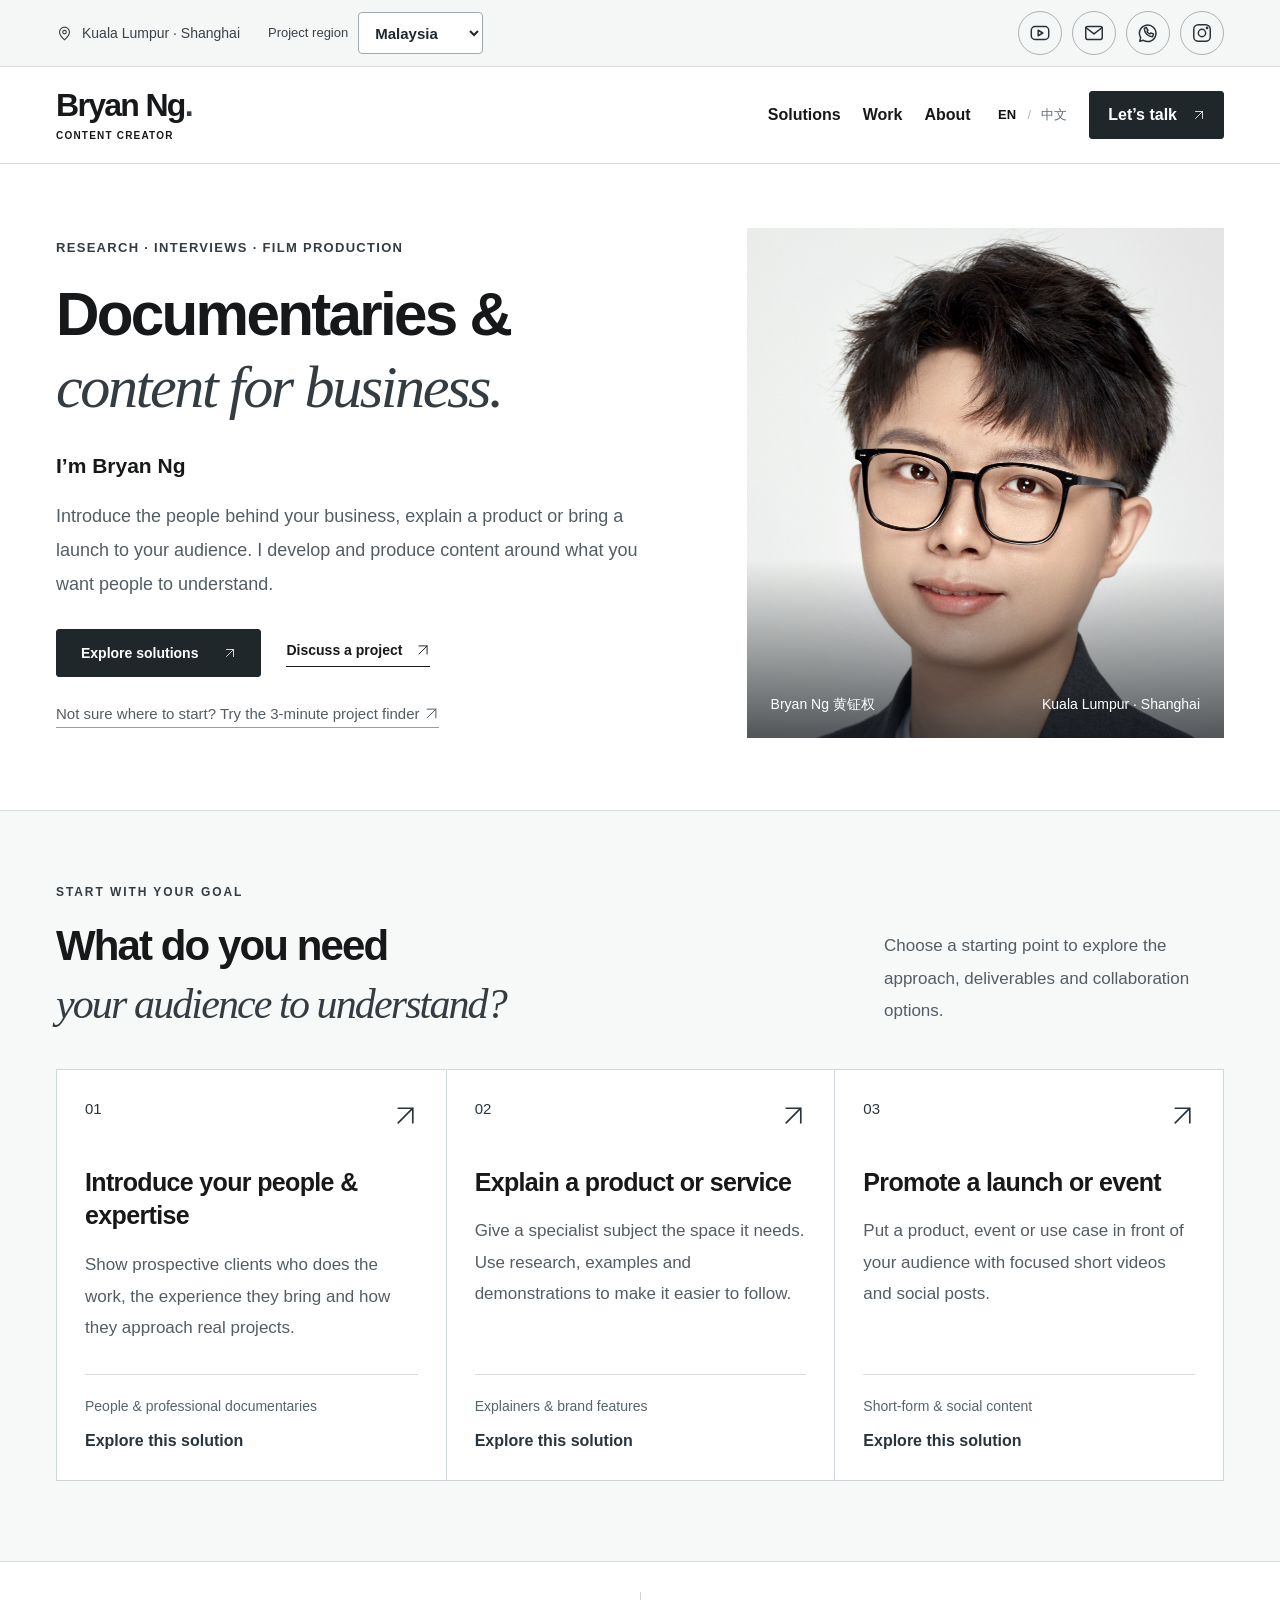
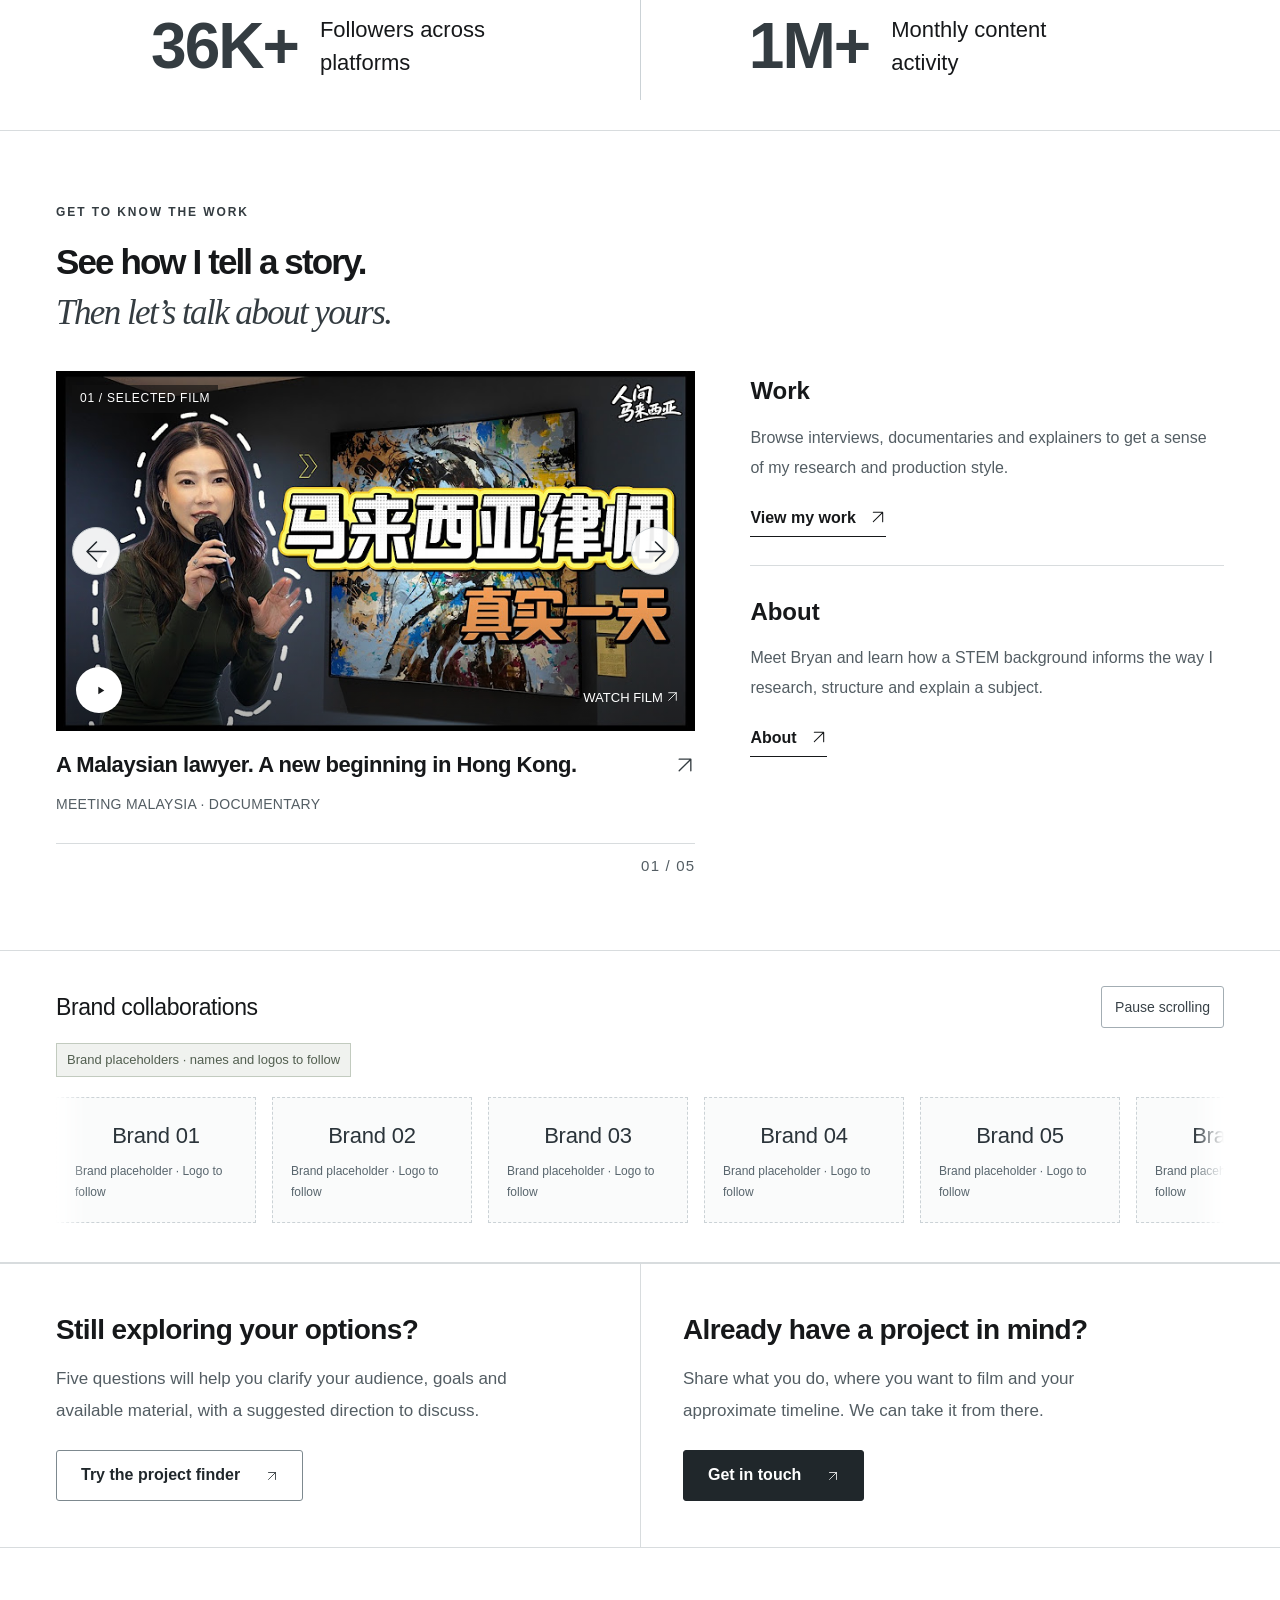
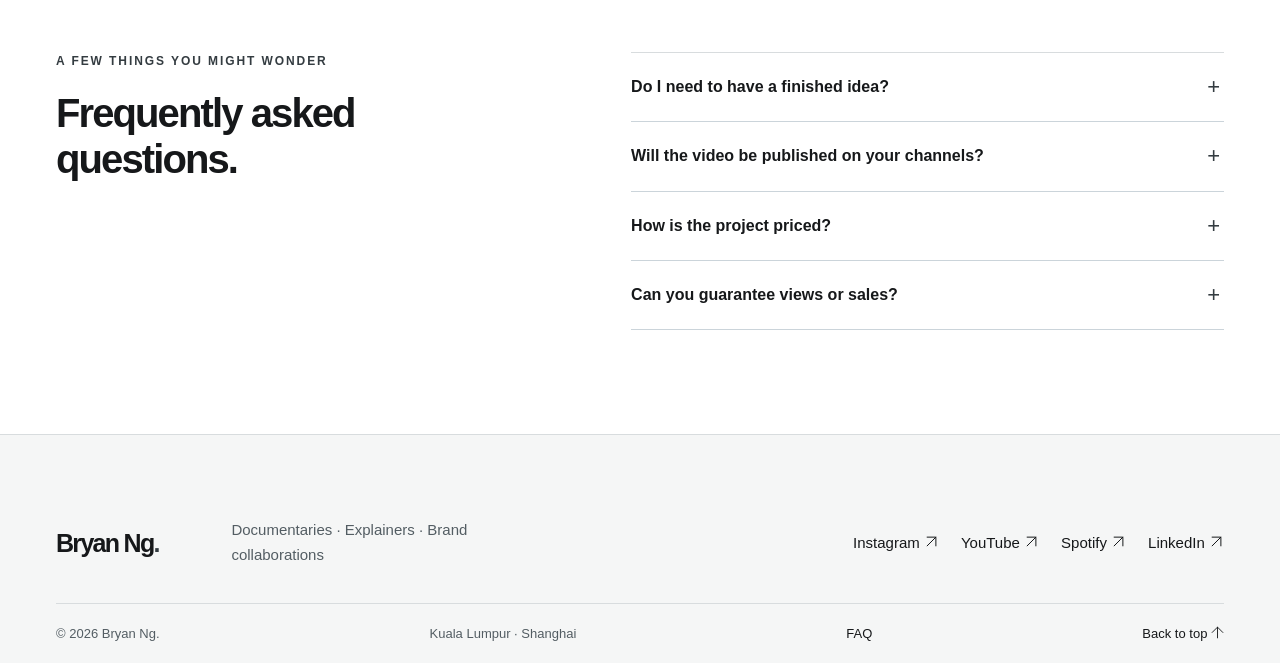
==== commit b9d34d5b: "Add looping selected-film carousels to the homepage and Work page" ====
--- a/index.html
+++ b/index.html
@@ -11,10 +11,10 @@
   <title>Content production & documentaries — Bryan Ng</title>
   <link rel="icon" href="assets/favicon.svg" type="image/svg+xml">
   <link rel="stylesheet" href="styles.css?v=fe4a845cd512">
-  <link rel="stylesheet" href="pages.css?v=c6ac87a82911">
+  <link rel="stylesheet" href="pages.css?v=117afae10e9e">
   <link rel="stylesheet" href="theme.css?v=e8e66fe3594d">
-  <script defer src="content.js?v=784726dba604"></script>
-  <script defer src="app.js?v=69526fcc98ad"></script>
+  <script defer src="content.js?v=a37fb21a3fad"></script>
+  <script defer src="app.js?v=1d56aac2099d"></script>
 </head>
 <body data-page="index" data-page-title="homeTitle">
   <a class="skip-link" href="#main" data-i18n="skip">Skip to content</a>
@@ -39,7 +39,7 @@
     </div>
   </header>
 
-  <main id="main"><section class="home-hero wrap" aria-labelledby="hero-title"><div class="home-hero-copy"><div class="eyebrow" data-i18n="homeKicker">Research · Interviews · Film production</div><h1 id="hero-title"><span data-i18n="homeTitle">Documentaries &amp;</span><em data-i18n="homeTitle2"></em></h1><p class="home-identity" data-i18n="homeIdentity">I’m Bryan Ng</p><p class="home-intro" data-i18n="homeIntro">Introduce the people behind your business, explain a product or bring a launch to your audience. I develop and produce content around what you want people to understand.</p><div class="hero-buttons"><a class="button blue" href="#solutions"><span data-i18n="homePrimary">Explore solutions</span><span aria-hidden="true">↗</span></a><a class="text-link" href="contact.html"><span data-i18n="homeSecondary">Discuss a project</span><span aria-hidden="true">↗</span></a></div><a class="home-unsure" href="finder.html"><span data-i18n="homeUnsure">Not sure where to start? Try the 3-minute project finder</span> <span aria-hidden="true">↗</span></a></div><figure class="home-portrait"><img src="assets/bryan-original.jpg" alt="Bryan Ng 黄钲权" width="1895" height="2527" fetchpriority="high"><figcaption><span>Bryan Ng 黄钲权</span><span data-i18n="photoNote">Kuala Lumpur · Shanghai</span></figcaption></figure></section><section class="solutions-section section" id="solutions"><div class="wrap"><div class="section-top"><div><div class="eyebrow" data-i18n="solutionsKicker">Start with your goal</div><h2><span data-i18n="solutionsTitle">What do you need</span><em data-i18n="solutionsTitle2">your audience to understand?</em></h2></div><p class="section-description" data-i18n="solutionsIntro">Choose a starting point to explore the approach, deliverables and collaboration options.</p></div><div class="solution-grid"><a class="solution-card" href="documentary.html"><div class="solution-card-top"><span>01</span><span aria-hidden="true">↗</span></div><h3 data-i18n="solution1Title">Introduce your people &amp; expertise</h3><p data-i18n="solution1Body">Show prospective clients who does the work, the experience they bring and how they approach real projects.</p><div class="solution-card-bottom"><span class="solution-format" data-i18n="solution1Format">People &amp; professional documentaries</span><span class="solution-link" data-i18n="solutionMore">Explore this solution</span></div></a><a class="solution-card" href="explainers.html"><div class="solution-card-top"><span>02</span><span aria-hidden="true">↗</span></div><h3 data-i18n="solution2Title">Explain a product or service</h3><p data-i18n="solution2Body">Give a specialist subject the space it needs. Use research, examples and demonstrations to make it easier to follow.</p><div class="solution-card-bottom"><span class="solution-format" data-i18n="solution2Format">Explainers &amp; brand features</span><span class="solution-link" data-i18n="solutionMore">Explore this solution</span></div></a><a class="solution-card" href="social.html"><div class="solution-card-top"><span>03</span><span aria-hidden="true">↗</span></div><h3 data-i18n="solution3Title">Promote a launch or event</h3><p data-i18n="solution3Body">Put a product, event or use case in front of your audience with focused short videos and social posts.</p><div class="solution-card-bottom"><span class="solution-format" data-i18n="solution3Format">Short-form &amp; social content</span><span class="solution-link" data-i18n="solutionMore">Explore this solution</span></div></a></div></div></section><section class="audience-section" id="audience" aria-label="Followers and monthly content activity" data-i18n-aria-label="audienceMetricsLabel"><div class="wrap audience-metrics"><div class="audience-total"><strong id="total-followers">36K+</strong><p id="total-followers-label" data-i18n="totalFollowers">Followers across platforms</p></div><div class="audience-total monthly-metric"><strong id="monthly-metric">1M+</strong><div><p data-i18n="monthlyMetricLabel">Monthly content activity</p></div></div></div></section><section class="wrap home-more section" aria-labelledby="home-more-title"><div class="home-more-heading"><div class="eyebrow" data-i18n="homeMoreKicker">Get to know the work</div><h2 id="home-more-title"><span data-i18n="homeMoreTitle">See how I tell a story.</span><em data-i18n="homeMoreTitle2">Then let’s talk about yours.</em></h2></div><div class="home-featured"><div class="work-grid" id="work-grid" data-film-ids="rvwYqiqj8wg"></div></div><div class="home-more-links"><article><h3 data-i18n="navWork">Work</h3><p data-i18n="homeWorkBody">Browse interviews, documentaries and explainers to get a sense of my research and production style.</p><a class="text-link" href="work.html"><span data-i18n="exploreWork">View my work</span><span aria-hidden="true">↗</span></a></article><article><h3 data-i18n="navAbout">About</h3><p data-i18n="homeAboutBody">Meet Bryan and learn how a STEM background informs the way I research, structure and explain a subject.</p><a class="text-link" href="about.html"><span data-i18n="navAbout">About</span><span aria-hidden="true">↗</span></a></article></div></section><section class="home-partners" id="partners" aria-labelledby="partners-title"><div class="wrap"><div class="partner-strip-heading"><h2 id="partners-title"><span data-i18n="partnersTitle">Brand collaborations</span></h2><button id="partner-motion" class="motion-toggle" type="button" aria-pressed="false" aria-controls="brand-track"><span data-i18n="pausePartners">Pause scrolling</span></button></div><p class="placeholder-note" data-i18n="partnersPlaceholder">Brand placeholders · names and logos to follow</p><div class="brand-marquee"><div class="brand-track" id="brand-track"><div class="brand-group" id="partner-grid"></div></div></div></div></section><section class="home-next"><div class="wrap home-next-grid"><article><h2 data-i18n="homeFinderTitle">Still exploring your options?</h2><p data-i18n="homeFinderBody">Five questions will help you clarify your audience, goals and available material, with a suggested direction to discuss.</p><a class="button outline" href="finder.html"><span data-i18n="homeFinderCTA">Try the project finder</span><span aria-hidden="true">↗</span></a></article><article><h2 data-i18n="homeContactTitle">Already have a project in mind?</h2><p data-i18n="homeContactBody">Share what you do, where you want to film and your approximate timeline. We can take it from there.</p><a class="button blue" href="contact.html"><span data-i18n="homeContactCTA">Get in touch</span><span aria-hidden="true">↗</span></a></article></div></section><section class="faq-section wrap section" id="faq" aria-labelledby="faq-title"><div class="faq-heading"><div class="eyebrow" data-i18n="faqKicker">A FEW THINGS YOU MIGHT WONDER</div><h2 id="faq-title" data-i18n="faqTitle">Before we start.</h2></div><div class="faq-list">
+  <main id="main"><section class="home-hero wrap" aria-labelledby="hero-title"><div class="home-hero-copy"><div class="eyebrow" data-i18n="homeKicker">Research · Interviews · Film production</div><h1 id="hero-title"><span data-i18n="homeTitle">Documentaries &amp;</span><em data-i18n="homeTitle2"></em></h1><p class="home-identity" data-i18n="homeIdentity">I’m Bryan Ng</p><p class="home-intro" data-i18n="homeIntro">Introduce the people behind your business, explain a product or bring a launch to your audience. I develop and produce content around what you want people to understand.</p><div class="hero-buttons"><a class="button blue" href="#solutions"><span data-i18n="homePrimary">Explore solutions</span><span aria-hidden="true">↗</span></a><a class="text-link" href="contact.html"><span data-i18n="homeSecondary">Discuss a project</span><span aria-hidden="true">↗</span></a></div><a class="home-unsure" href="finder.html"><span data-i18n="homeUnsure">Not sure where to start? Try the 3-minute project finder</span> <span aria-hidden="true">↗</span></a></div><figure class="home-portrait"><img src="assets/bryan-original.jpg" alt="Bryan Ng 黄钲权" width="1895" height="2527" fetchpriority="high"><figcaption><span>Bryan Ng 黄钲权</span><span data-i18n="photoNote">Kuala Lumpur · Shanghai</span></figcaption></figure></section><section class="solutions-section section" id="solutions"><div class="wrap"><div class="section-top"><div><div class="eyebrow" data-i18n="solutionsKicker">Start with your goal</div><h2><span data-i18n="solutionsTitle">What do you need</span><em data-i18n="solutionsTitle2">your audience to understand?</em></h2></div><p class="section-description" data-i18n="solutionsIntro">Choose a starting point to explore the approach, deliverables and collaboration options.</p></div><div class="solution-grid"><a class="solution-card" href="documentary.html"><div class="solution-card-top"><span>01</span><span aria-hidden="true">↗</span></div><h3 data-i18n="solution1Title">Introduce your people &amp; expertise</h3><p data-i18n="solution1Body">Show prospective clients who does the work, the experience they bring and how they approach real projects.</p><div class="solution-card-bottom"><span class="solution-format" data-i18n="solution1Format">People &amp; professional documentaries</span><span class="solution-link" data-i18n="solutionMore">Explore this solution</span></div></a><a class="solution-card" href="explainers.html"><div class="solution-card-top"><span>02</span><span aria-hidden="true">↗</span></div><h3 data-i18n="solution2Title">Explain a product or service</h3><p data-i18n="solution2Body">Give a specialist subject the space it needs. Use research, examples and demonstrations to make it easier to follow.</p><div class="solution-card-bottom"><span class="solution-format" data-i18n="solution2Format">Explainers &amp; brand features</span><span class="solution-link" data-i18n="solutionMore">Explore this solution</span></div></a><a class="solution-card" href="social.html"><div class="solution-card-top"><span>03</span><span aria-hidden="true">↗</span></div><h3 data-i18n="solution3Title">Promote a launch or event</h3><p data-i18n="solution3Body">Put a product, event or use case in front of your audience with focused short videos and social posts.</p><div class="solution-card-bottom"><span class="solution-format" data-i18n="solution3Format">Short-form &amp; social content</span><span class="solution-link" data-i18n="solutionMore">Explore this solution</span></div></a></div></div></section><section class="audience-section" id="audience" aria-label="Followers and monthly content activity" data-i18n-aria-label="audienceMetricsLabel"><div class="wrap audience-metrics"><div class="audience-total"><strong id="total-followers">36K+</strong><p id="total-followers-label" data-i18n="totalFollowers">Followers across platforms</p></div><div class="audience-total monthly-metric"><strong id="monthly-metric">1M+</strong><div><p data-i18n="monthlyMetricLabel">Monthly content activity</p></div></div></div></section><section class="wrap home-more section" aria-labelledby="home-more-title"><div class="home-more-heading"><div class="eyebrow" data-i18n="homeMoreKicker">Get to know the work</div><h2 id="home-more-title"><span data-i18n="homeMoreTitle">See how I tell a story.</span><em data-i18n="homeMoreTitle2">Then let’s talk about yours.</em></h2></div><div class="home-featured"><div class="work-grid" id="work-grid" data-carousel="true"></div></div><div class="home-more-links"><article><h3 data-i18n="navWork">Work</h3><p data-i18n="homeWorkBody">Browse interviews, documentaries and explainers to get a sense of my research and production style.</p><a class="text-link" href="work.html"><span data-i18n="exploreWork">View my work</span><span aria-hidden="true">↗</span></a></article><article><h3 data-i18n="navAbout">About</h3><p data-i18n="homeAboutBody">Meet Bryan and learn how a STEM background informs the way I research, structure and explain a subject.</p><a class="text-link" href="about.html"><span data-i18n="navAbout">About</span><span aria-hidden="true">↗</span></a></article></div></section><section class="home-partners" id="partners" aria-labelledby="partners-title"><div class="wrap"><div class="partner-strip-heading"><h2 id="partners-title"><span data-i18n="partnersTitle">Brand collaborations</span></h2><button id="partner-motion" class="motion-toggle" type="button" aria-pressed="false" aria-controls="brand-track"><span data-i18n="pausePartners">Pause scrolling</span></button></div><p class="placeholder-note" data-i18n="partnersPlaceholder">Brand placeholders · names and logos to follow</p><div class="brand-marquee"><div class="brand-track" id="brand-track"><div class="brand-group" id="partner-grid"></div></div></div></div></section><section class="home-next"><div class="wrap home-next-grid"><article><h2 data-i18n="homeFinderTitle">Still exploring your options?</h2><p data-i18n="homeFinderBody">Five questions will help you clarify your audience, goals and available material, with a suggested direction to discuss.</p><a class="button outline" href="finder.html"><span data-i18n="homeFinderCTA">Try the project finder</span><span aria-hidden="true">↗</span></a></article><article><h2 data-i18n="homeContactTitle">Already have a project in mind?</h2><p data-i18n="homeContactBody">Share what you do, where you want to film and your approximate timeline. We can take it from there.</p><a class="button blue" href="contact.html"><span data-i18n="homeContactCTA">Get in touch</span><span aria-hidden="true">↗</span></a></article></div></section><section class="faq-section wrap section" id="faq" aria-labelledby="faq-title"><div class="faq-heading"><div class="eyebrow" data-i18n="faqKicker">A FEW THINGS YOU MIGHT WONDER</div><h2 id="faq-title" data-i18n="faqTitle">Before we start.</h2></div><div class="faq-list">
       <details><summary data-i18n="faqQ1">Do I need to have a finished idea?</summary><p data-i18n="faqA1">No. Start with the audience you want to reach and what you want them to understand. The project finder above can help you prepare a short brief.</p></details>
       <details><summary data-i18n="faqQ2">Will the video be published on your channels?</summary><p data-i18n="faqA2">For Malaysia projects, the professional documentary reference price starts from RM10,000 and includes channel publication. China and cross-border projects are quoted individually. Other collaborations can be production-only, channel publication, or both; platforms and deliverables are agreed in the proposal.</p></details>
       <details><summary data-i18n="faqQ3">How is the project priced?</summary><p data-i18n="faqA3">The quote depends on location, shoot days, research, editing, deliverables and usage rights. The Malaysia reference price does not automatically apply to China or cross-border projects. Currency, scope, revisions, schedule and payment arrangements are agreed before production.</p></details>
--- a/pages.css
+++ b/pages.css
@@ -208,3 +208,28 @@
 }
 
 .detail-work .work-grid{align-items:start}
+
+/* One selected film at a time on the home and Work pages. */
+.work-grid.film-carousel{display:block;min-width:0}
+.work-section .film-carousel{max-width:960px;margin-inline:auto}
+.film-carousel:focus-visible{outline:3px solid #4c5e69;outline-offset:7px}
+.film-carousel-stage{position:relative;min-width:0}
+.film-carousel-controls{position:absolute;top:0;left:0;width:100%;aspect-ratio:16/9;display:flex;align-items:center;justify-content:space-between;padding-inline:16px;pointer-events:none}
+.film-carousel-arrow{pointer-events:auto;display:grid;place-items:center;width:48px;height:48px;padding:0;border:1px solid #c2c8cc;border-radius:50%;background:#ffffffed;color:#20272c;box-shadow:0 3px 14px #10171c20;transition:background .2s,transform .2s}
+.film-carousel-arrow .ui-icon{width:23px;height:23px}
+.film-carousel-arrow:hover{background:#fff;transform:scale(1.06)}
+.film-carousel-arrow:disabled{opacity:.45}
+.film-carousel .work-info{min-height:112px;align-items:flex-start}
+.film-carousel .work-info>div{flex:1;min-width:0}
+.film-carousel .work-info h3{max-width:none;font-size:22px;line-height:1.5}
+.film-carousel .work-type{font-size:14px;line-height:1.7;letter-spacing:.02em}
+.film-carousel-status,.home-more .film-carousel-status{margin:0;padding-top:10px;border-top:1px solid var(--line);font-size:15px;line-height:1.6;font-variant-numeric:tabular-nums;letter-spacing:.08em;text-align:right;color:var(--muted)}
+@media(max-width:640px){
+ .film-carousel-controls{padding-inline:10px}
+ .film-carousel-arrow{width:44px;height:44px}
+ .film-carousel .work-info{min-height:148px}
+ .film-carousel .work-info h3{font-size:20px;line-height:1.5}
+ .film-carousel .work-type{font-size:13px}
+ .film-carousel-status,.home-more .film-carousel-status{font-size:14px}
+}
+@media(prefers-reduced-motion:reduce){.film-carousel-arrow{transition:none}}
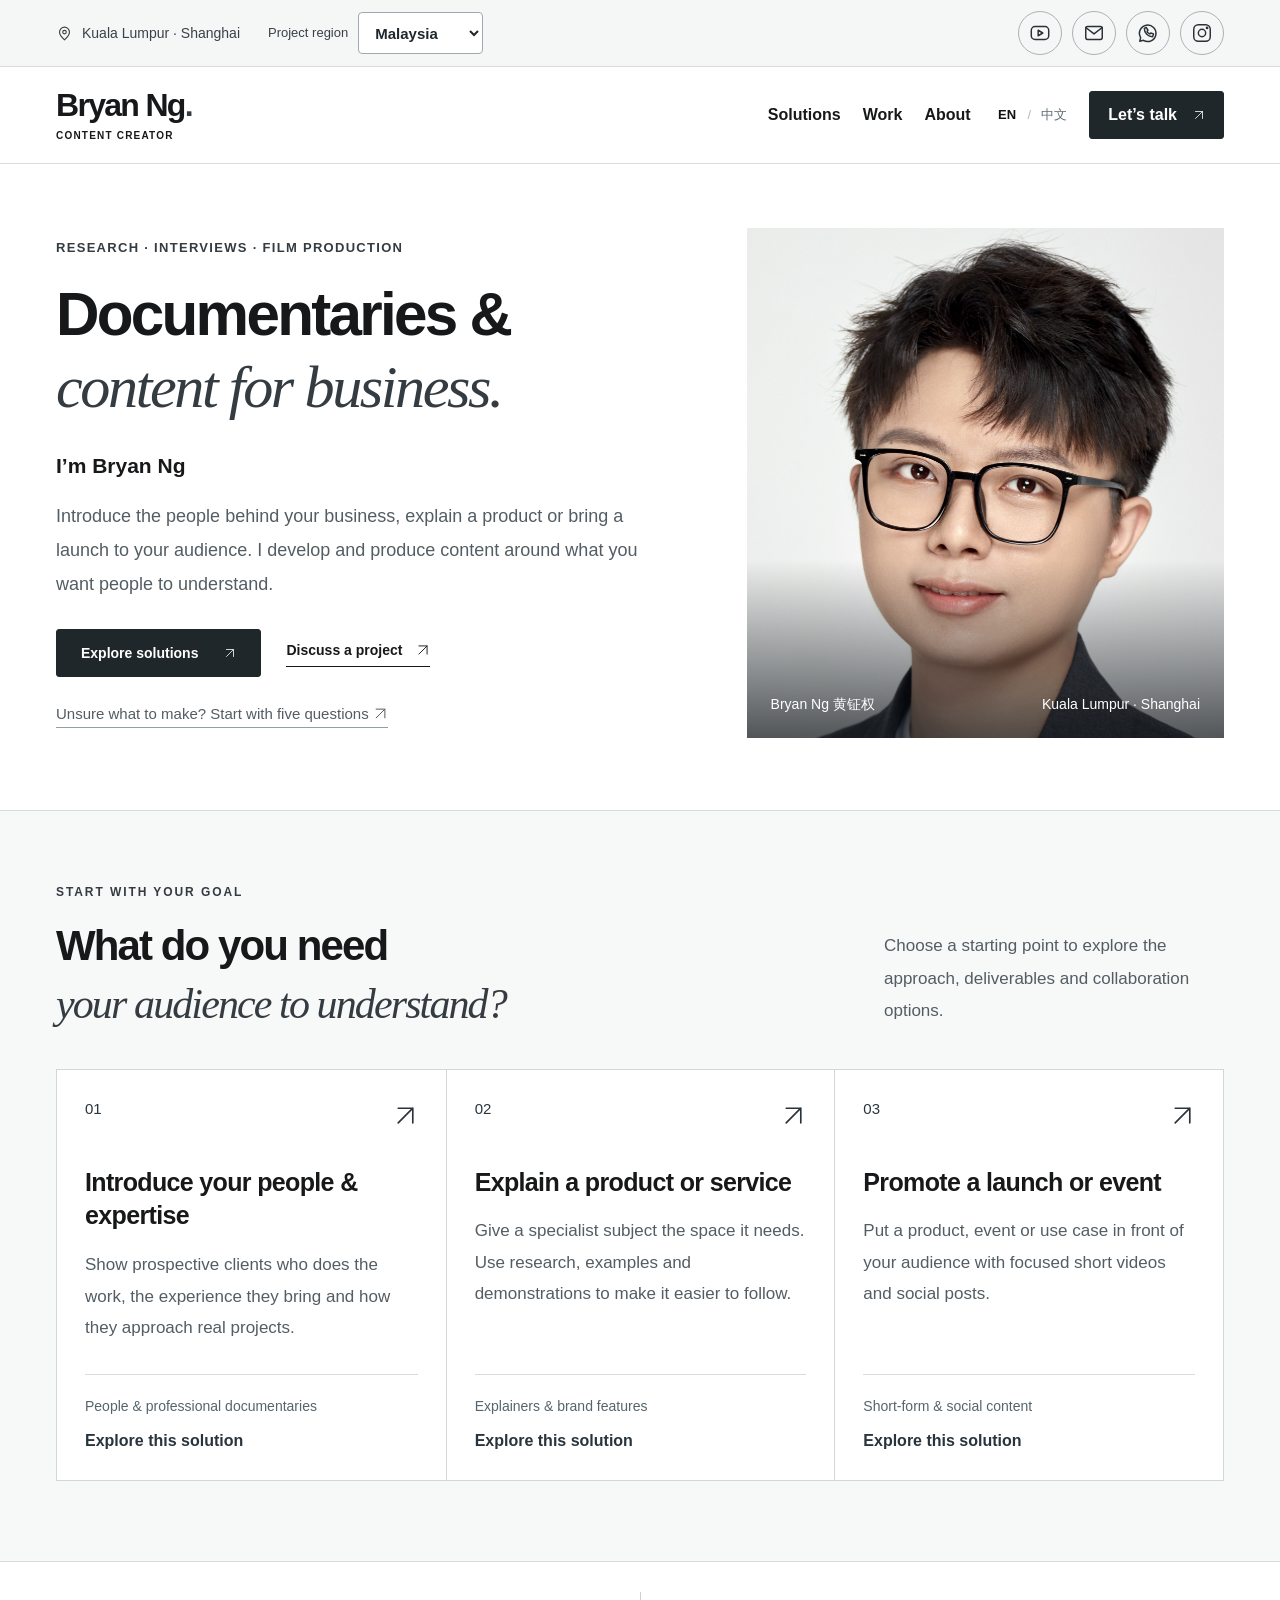
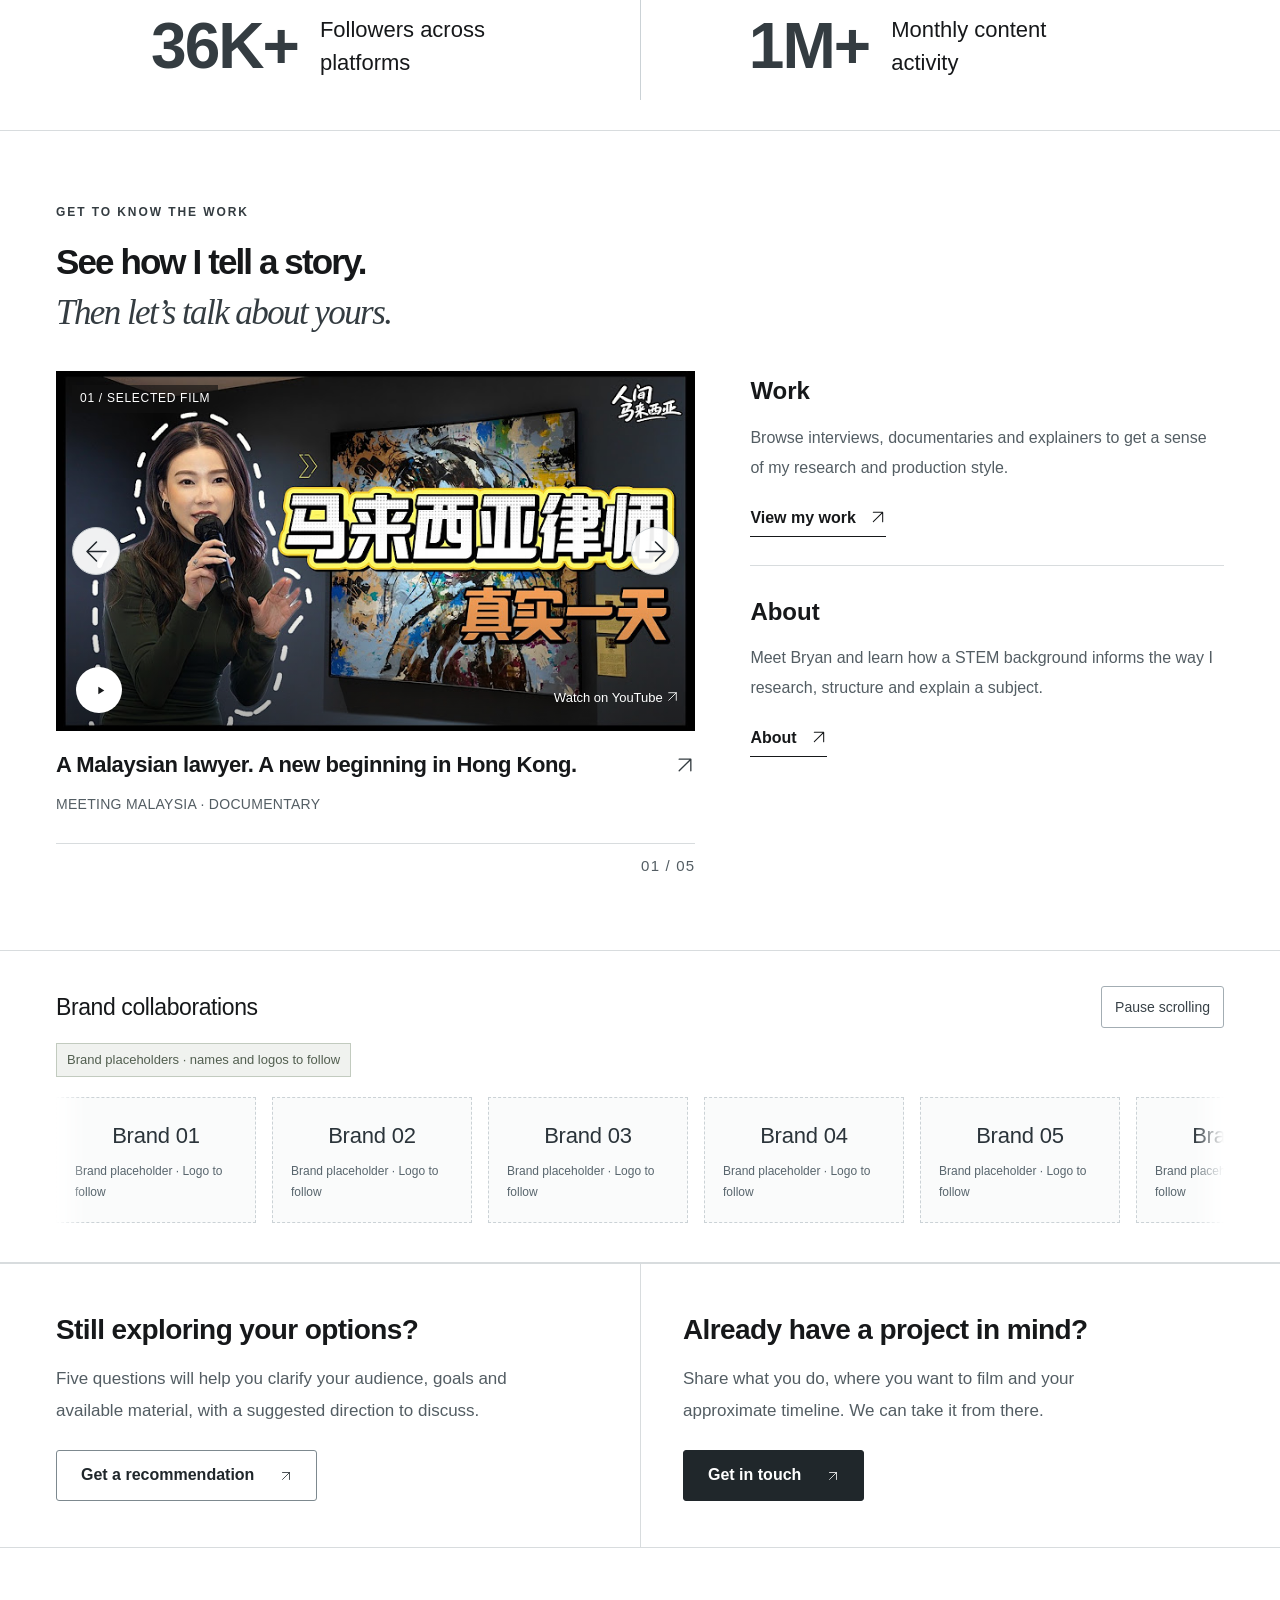
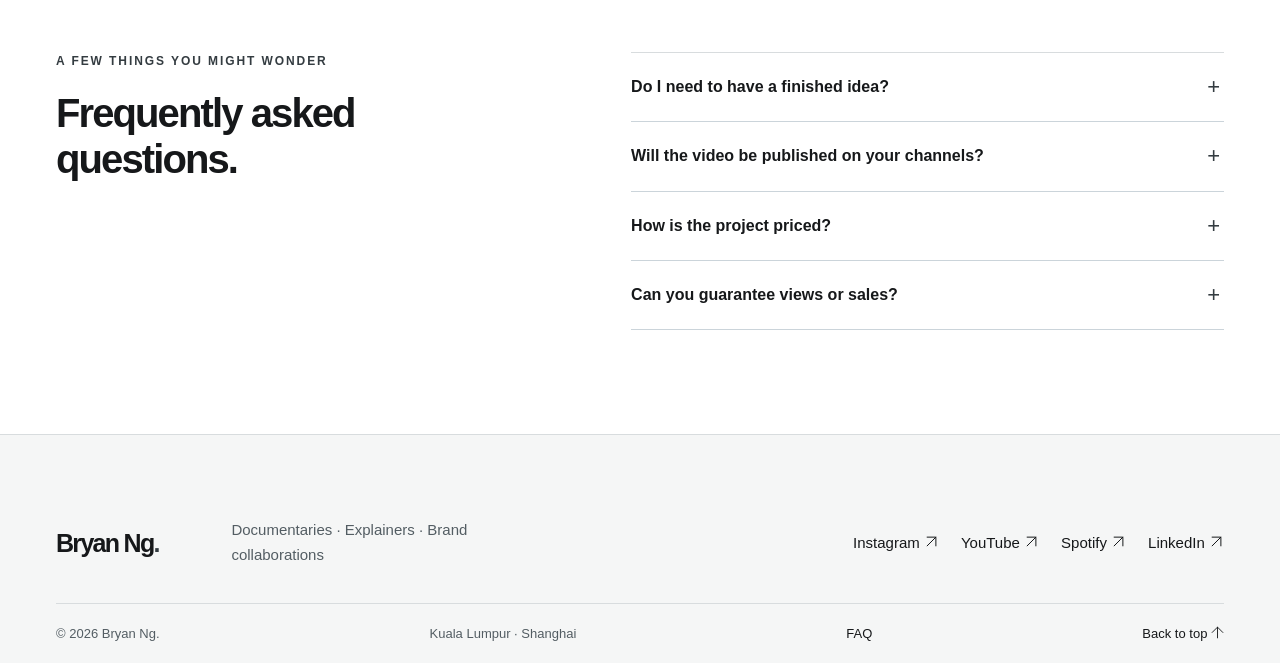
==== commit a5d7d275: "Use Bilibili for China-region videos and clarify content-planning links" ====
--- a/index.html
+++ b/index.html
@@ -13,8 +13,8 @@
   <link rel="stylesheet" href="styles.css?v=fe4a845cd512">
   <link rel="stylesheet" href="pages.css?v=117afae10e9e">
   <link rel="stylesheet" href="theme.css?v=e8e66fe3594d">
-  <script defer src="content.js?v=a37fb21a3fad"></script>
-  <script defer src="app.js?v=1d56aac2099d"></script>
+  <script defer src="content.js?v=1faaaf6e13e1"></script>
+  <script defer src="app.js?v=29f7e9937ab5"></script>
 </head>
 <body data-page="index" data-page-title="homeTitle">
   <a class="skip-link" href="#main" data-i18n="skip">Skip to content</a>
@@ -39,7 +39,7 @@
     </div>
   </header>
 
-  <main id="main"><section class="home-hero wrap" aria-labelledby="hero-title"><div class="home-hero-copy"><div class="eyebrow" data-i18n="homeKicker">Research · Interviews · Film production</div><h1 id="hero-title"><span data-i18n="homeTitle">Documentaries &amp;</span><em data-i18n="homeTitle2"></em></h1><p class="home-identity" data-i18n="homeIdentity">I’m Bryan Ng</p><p class="home-intro" data-i18n="homeIntro">Introduce the people behind your business, explain a product or bring a launch to your audience. I develop and produce content around what you want people to understand.</p><div class="hero-buttons"><a class="button blue" href="#solutions"><span data-i18n="homePrimary">Explore solutions</span><span aria-hidden="true">↗</span></a><a class="text-link" href="contact.html"><span data-i18n="homeSecondary">Discuss a project</span><span aria-hidden="true">↗</span></a></div><a class="home-unsure" href="finder.html"><span data-i18n="homeUnsure">Not sure where to start? Try the 3-minute project finder</span> <span aria-hidden="true">↗</span></a></div><figure class="home-portrait"><img src="assets/bryan-original.jpg" alt="Bryan Ng 黄钲权" width="1895" height="2527" fetchpriority="high"><figcaption><span>Bryan Ng 黄钲权</span><span data-i18n="photoNote">Kuala Lumpur · Shanghai</span></figcaption></figure></section><section class="solutions-section section" id="solutions"><div class="wrap"><div class="section-top"><div><div class="eyebrow" data-i18n="solutionsKicker">Start with your goal</div><h2><span data-i18n="solutionsTitle">What do you need</span><em data-i18n="solutionsTitle2">your audience to understand?</em></h2></div><p class="section-description" data-i18n="solutionsIntro">Choose a starting point to explore the approach, deliverables and collaboration options.</p></div><div class="solution-grid"><a class="solution-card" href="documentary.html"><div class="solution-card-top"><span>01</span><span aria-hidden="true">↗</span></div><h3 data-i18n="solution1Title">Introduce your people &amp; expertise</h3><p data-i18n="solution1Body">Show prospective clients who does the work, the experience they bring and how they approach real projects.</p><div class="solution-card-bottom"><span class="solution-format" data-i18n="solution1Format">People &amp; professional documentaries</span><span class="solution-link" data-i18n="solutionMore">Explore this solution</span></div></a><a class="solution-card" href="explainers.html"><div class="solution-card-top"><span>02</span><span aria-hidden="true">↗</span></div><h3 data-i18n="solution2Title">Explain a product or service</h3><p data-i18n="solution2Body">Give a specialist subject the space it needs. Use research, examples and demonstrations to make it easier to follow.</p><div class="solution-card-bottom"><span class="solution-format" data-i18n="solution2Format">Explainers &amp; brand features</span><span class="solution-link" data-i18n="solutionMore">Explore this solution</span></div></a><a class="solution-card" href="social.html"><div class="solution-card-top"><span>03</span><span aria-hidden="true">↗</span></div><h3 data-i18n="solution3Title">Promote a launch or event</h3><p data-i18n="solution3Body">Put a product, event or use case in front of your audience with focused short videos and social posts.</p><div class="solution-card-bottom"><span class="solution-format" data-i18n="solution3Format">Short-form &amp; social content</span><span class="solution-link" data-i18n="solutionMore">Explore this solution</span></div></a></div></div></section><section class="audience-section" id="audience" aria-label="Followers and monthly content activity" data-i18n-aria-label="audienceMetricsLabel"><div class="wrap audience-metrics"><div class="audience-total"><strong id="total-followers">36K+</strong><p id="total-followers-label" data-i18n="totalFollowers">Followers across platforms</p></div><div class="audience-total monthly-metric"><strong id="monthly-metric">1M+</strong><div><p data-i18n="monthlyMetricLabel">Monthly content activity</p></div></div></div></section><section class="wrap home-more section" aria-labelledby="home-more-title"><div class="home-more-heading"><div class="eyebrow" data-i18n="homeMoreKicker">Get to know the work</div><h2 id="home-more-title"><span data-i18n="homeMoreTitle">See how I tell a story.</span><em data-i18n="homeMoreTitle2">Then let’s talk about yours.</em></h2></div><div class="home-featured"><div class="work-grid" id="work-grid" data-carousel="true"></div></div><div class="home-more-links"><article><h3 data-i18n="navWork">Work</h3><p data-i18n="homeWorkBody">Browse interviews, documentaries and explainers to get a sense of my research and production style.</p><a class="text-link" href="work.html"><span data-i18n="exploreWork">View my work</span><span aria-hidden="true">↗</span></a></article><article><h3 data-i18n="navAbout">About</h3><p data-i18n="homeAboutBody">Meet Bryan and learn how a STEM background informs the way I research, structure and explain a subject.</p><a class="text-link" href="about.html"><span data-i18n="navAbout">About</span><span aria-hidden="true">↗</span></a></article></div></section><section class="home-partners" id="partners" aria-labelledby="partners-title"><div class="wrap"><div class="partner-strip-heading"><h2 id="partners-title"><span data-i18n="partnersTitle">Brand collaborations</span></h2><button id="partner-motion" class="motion-toggle" type="button" aria-pressed="false" aria-controls="brand-track"><span data-i18n="pausePartners">Pause scrolling</span></button></div><p class="placeholder-note" data-i18n="partnersPlaceholder">Brand placeholders · names and logos to follow</p><div class="brand-marquee"><div class="brand-track" id="brand-track"><div class="brand-group" id="partner-grid"></div></div></div></div></section><section class="home-next"><div class="wrap home-next-grid"><article><h2 data-i18n="homeFinderTitle">Still exploring your options?</h2><p data-i18n="homeFinderBody">Five questions will help you clarify your audience, goals and available material, with a suggested direction to discuss.</p><a class="button outline" href="finder.html"><span data-i18n="homeFinderCTA">Try the project finder</span><span aria-hidden="true">↗</span></a></article><article><h2 data-i18n="homeContactTitle">Already have a project in mind?</h2><p data-i18n="homeContactBody">Share what you do, where you want to film and your approximate timeline. We can take it from there.</p><a class="button blue" href="contact.html"><span data-i18n="homeContactCTA">Get in touch</span><span aria-hidden="true">↗</span></a></article></div></section><section class="faq-section wrap section" id="faq" aria-labelledby="faq-title"><div class="faq-heading"><div class="eyebrow" data-i18n="faqKicker">A FEW THINGS YOU MIGHT WONDER</div><h2 id="faq-title" data-i18n="faqTitle">Before we start.</h2></div><div class="faq-list">
+  <main id="main"><section class="home-hero wrap" aria-labelledby="hero-title"><div class="home-hero-copy"><div class="eyebrow" data-i18n="homeKicker">Research · Interviews · Film production</div><h1 id="hero-title"><span data-i18n="homeTitle">Documentaries &amp;</span><em data-i18n="homeTitle2"></em></h1><p class="home-identity" data-i18n="homeIdentity">I’m Bryan Ng</p><p class="home-intro" data-i18n="homeIntro">Introduce the people behind your business, explain a product or bring a launch to your audience. I develop and produce content around what you want people to understand.</p><div class="hero-buttons"><a class="button blue" href="#solutions"><span data-i18n="homePrimary">Explore solutions</span><span aria-hidden="true">↗</span></a><a class="text-link" href="contact.html"><span data-i18n="homeSecondary">Discuss a project</span><span aria-hidden="true">↗</span></a></div><a class="home-unsure" href="finder.html"><span data-i18n="homeUnsure">Unsure what to make? Start with five questions</span> <span aria-hidden="true">↗</span></a></div><figure class="home-portrait"><img src="assets/bryan-original.jpg" alt="Bryan Ng 黄钲权" width="1895" height="2527" fetchpriority="high"><figcaption><span>Bryan Ng 黄钲权</span><span data-i18n="photoNote">Kuala Lumpur · Shanghai</span></figcaption></figure></section><section class="solutions-section section" id="solutions"><div class="wrap"><div class="section-top"><div><div class="eyebrow" data-i18n="solutionsKicker">Start with your goal</div><h2><span data-i18n="solutionsTitle">What do you need</span><em data-i18n="solutionsTitle2">your audience to understand?</em></h2></div><p class="section-description" data-i18n="solutionsIntro">Choose a starting point to explore the approach, deliverables and collaboration options.</p></div><div class="solution-grid"><a class="solution-card" href="documentary.html"><div class="solution-card-top"><span>01</span><span aria-hidden="true">↗</span></div><h3 data-i18n="solution1Title">Introduce your people &amp; expertise</h3><p data-i18n="solution1Body">Show prospective clients who does the work, the experience they bring and how they approach real projects.</p><div class="solution-card-bottom"><span class="solution-format" data-i18n="solution1Format">People &amp; professional documentaries</span><span class="solution-link" data-i18n="solutionMore">Explore this solution</span></div></a><a class="solution-card" href="explainers.html"><div class="solution-card-top"><span>02</span><span aria-hidden="true">↗</span></div><h3 data-i18n="solution2Title">Explain a product or service</h3><p data-i18n="solution2Body">Give a specialist subject the space it needs. Use research, examples and demonstrations to make it easier to follow.</p><div class="solution-card-bottom"><span class="solution-format" data-i18n="solution2Format">Explainers &amp; brand features</span><span class="solution-link" data-i18n="solutionMore">Explore this solution</span></div></a><a class="solution-card" href="social.html"><div class="solution-card-top"><span>03</span><span aria-hidden="true">↗</span></div><h3 data-i18n="solution3Title">Promote a launch or event</h3><p data-i18n="solution3Body">Put a product, event or use case in front of your audience with focused short videos and social posts.</p><div class="solution-card-bottom"><span class="solution-format" data-i18n="solution3Format">Short-form &amp; social content</span><span class="solution-link" data-i18n="solutionMore">Explore this solution</span></div></a></div></div></section><section class="audience-section" id="audience" aria-label="Followers and monthly content activity" data-i18n-aria-label="audienceMetricsLabel"><div class="wrap audience-metrics"><div class="audience-total"><strong id="total-followers">36K+</strong><p id="total-followers-label" data-i18n="totalFollowers">Followers across platforms</p></div><div class="audience-total monthly-metric"><strong id="monthly-metric">1M+</strong><div><p data-i18n="monthlyMetricLabel">Monthly content activity</p></div></div></div></section><section class="wrap home-more section" aria-labelledby="home-more-title"><div class="home-more-heading"><div class="eyebrow" data-i18n="homeMoreKicker">Get to know the work</div><h2 id="home-more-title"><span data-i18n="homeMoreTitle">See how I tell a story.</span><em data-i18n="homeMoreTitle2">Then let’s talk about yours.</em></h2></div><div class="home-featured"><div class="work-grid" id="work-grid" data-carousel="true"></div></div><div class="home-more-links"><article><h3 data-i18n="navWork">Work</h3><p data-i18n="homeWorkBody">Browse interviews, documentaries and explainers to get a sense of my research and production style.</p><a class="text-link" href="work.html"><span data-i18n="exploreWork">View my work</span><span aria-hidden="true">↗</span></a></article><article><h3 data-i18n="navAbout">About</h3><p data-i18n="homeAboutBody">Meet Bryan and learn how a STEM background informs the way I research, structure and explain a subject.</p><a class="text-link" href="about.html"><span data-i18n="navAbout">About</span><span aria-hidden="true">↗</span></a></article></div></section><section class="home-partners" id="partners" aria-labelledby="partners-title"><div class="wrap"><div class="partner-strip-heading"><h2 id="partners-title"><span data-i18n="partnersTitle">Brand collaborations</span></h2><button id="partner-motion" class="motion-toggle" type="button" aria-pressed="false" aria-controls="brand-track"><span data-i18n="pausePartners">Pause scrolling</span></button></div><p class="placeholder-note" data-i18n="partnersPlaceholder">Brand placeholders · names and logos to follow</p><div class="brand-marquee"><div class="brand-track" id="brand-track"><div class="brand-group" id="partner-grid"></div></div></div></div></section><section class="home-next"><div class="wrap home-next-grid"><article><h2 data-i18n="homeFinderTitle">Still exploring your options?</h2><p data-i18n="homeFinderBody">Five questions will help you clarify your audience, goals and available material, with a suggested direction to discuss.</p><a class="button outline" href="finder.html"><span data-i18n="homeFinderCTA">Get a recommendation</span><span aria-hidden="true">↗</span></a></article><article><h2 data-i18n="homeContactTitle">Already have a project in mind?</h2><p data-i18n="homeContactBody">Share what you do, where you want to film and your approximate timeline. We can take it from there.</p><a class="button blue" href="contact.html"><span data-i18n="homeContactCTA">Get in touch</span><span aria-hidden="true">↗</span></a></article></div></section><section class="faq-section wrap section" id="faq" aria-labelledby="faq-title"><div class="faq-heading"><div class="eyebrow" data-i18n="faqKicker">A FEW THINGS YOU MIGHT WONDER</div><h2 id="faq-title" data-i18n="faqTitle">Before we start.</h2></div><div class="faq-list">
       <details><summary data-i18n="faqQ1">Do I need to have a finished idea?</summary><p data-i18n="faqA1">No. Start with the audience you want to reach and what you want them to understand. The project finder above can help you prepare a short brief.</p></details>
       <details><summary data-i18n="faqQ2">Will the video be published on your channels?</summary><p data-i18n="faqA2">For Malaysia projects, the professional documentary reference price starts from RM10,000 and includes channel publication. China and cross-border projects are quoted individually. Other collaborations can be production-only, channel publication, or both; platforms and deliverables are agreed in the proposal.</p></details>
       <details><summary data-i18n="faqQ3">How is the project priced?</summary><p data-i18n="faqA3">The quote depends on location, shoot days, research, editing, deliverables and usage rights. The Malaysia reference price does not automatically apply to China or cross-border projects. Currency, scope, revisions, schedule and payment arrangements are agreed before production.</p></details>
@@ -48,7 +48,7 @@
   <footer class="footer"><div class="wrap footer-main"><a class="wordmark" href="index.html">Bryan Ng<span>.</span></a><p data-i18n="footerLine">Documentaries · Explainers · Brand collaborations</p><div class="footer-socials" id="footer-socials"><a href="https://www.instagram.com/bryanng_3000/" target="_blank" rel="noopener noreferrer">Instagram ↗</a><a href="https://www.youtube.com/@bryanng3000" target="_blank" rel="noopener noreferrer">YouTube ↗</a><a href="https://open.spotify.com/show/7DqBiceoVwtTdMZbNSoP07" target="_blank" rel="noopener noreferrer">Spotify ↗</a><a href="https://www.linkedin.com/in/bryanng3000/" target="_blank" rel="noopener noreferrer">LinkedIn ↗</a></div></div><div class="wrap footer-bottom"><span>© <span id="year">2026</span> Bryan Ng.</span><span data-i18n="footerDraft">Portfolio draft · More stories to come.</span><a href="index.html#faq" data-i18n="faqNav">FAQ</a><a href="#top" data-i18n="backTop">Back to top ↑</a></div></footer>
   <dialog id="service-rates-dialog" class="service-rates-dialog" aria-labelledby="service-rates-title"><div class="dialog-heading"><h2 id="service-rates-title"></h2><button type="button" class="close-dialog" aria-label="Close category rates" data-i18n-aria-label="closeRates">×</button></div><div class="rate-region-label" data-i18n="ratesRegion">Malaysia reference rates · MYR / RM</div><p data-i18n="ratesUnit">Reference rates for one content item or placement.</p><table class="rates-table"><thead><tr><th scope="col" data-i18n="ratesService">Content / service</th><th scope="col" data-i18n="ratesPrice">Reference price</th></tr></thead><tbody id="category-rates-body"></tbody></table><div class="usage-option"><h3 data-i18n="ratesUsageTitle">Optional usage rights</h3><div class="usage-option-row"><span data-i18n="ratesUsageItem">One month of online usage</span><strong id="usage-rate"></strong></div><p data-i18n="ratesUsageNote">Tell me where and how you plan to use the content so we can agree on the scope and term.</p></div><a href="contact.html" class="button blue" id="rate-contact-link" data-i18n="ratesContact">Discuss a collaboration ↗</a></dialog>
   <dialog id="wechat-dialog" class="wechat-dialog" aria-labelledby="wechat-dialog-title"><div class="dialog-heading"><h2 id="wechat-dialog-title" data-i18n="wechatTitle">Let’s connect on WeChat</h2><button type="button" class="close-dialog" aria-label="Close WeChat contact details" data-i18n-aria-label="closeWechat">×</button></div><p data-i18n="wechatInstruction">Copy the WeChat ID, then search for it in WeChat to add me.</p><strong class="wechat-id-large" data-wechat-id>bryanng3000</strong><p class="wechat-note" data-i18n="wechatNote">Please include “合作+名称” in your friend request.</p><button class="button blue" type="button" data-copy-wechat data-i18n="copyWechat">Copy WeChat ID</button></dialog>
-  <dialog id="film-dialog" class="film-dialog"><div class="dialog-heading"><span id="film-dialog-title"></span><button type="button" class="close-dialog" aria-label="Close video" data-i18n-aria-label="closeVideoLabel">×</button></div><div id="film-player"></div><a id="film-external" class="text-link" target="_blank" rel="noopener noreferrer" data-i18n="watchYouTube">Watch on YouTube ↗</a></dialog>
+  <dialog id="film-dialog" class="film-dialog"><div class="dialog-heading"><span id="film-dialog-title"></span><button type="button" class="close-dialog" aria-label="Close video" data-i18n-aria-label="closeVideoLabel">×</button></div><div id="film-player"></div><a id="film-external" class="text-link" target="_blank" rel="noopener noreferrer" data-i18n="watchPlatform">Watch on YouTube ↗</a></dialog>
   <div class="toast" id="toast" role="status" aria-live="polite"></div>
 </body>
 </html>
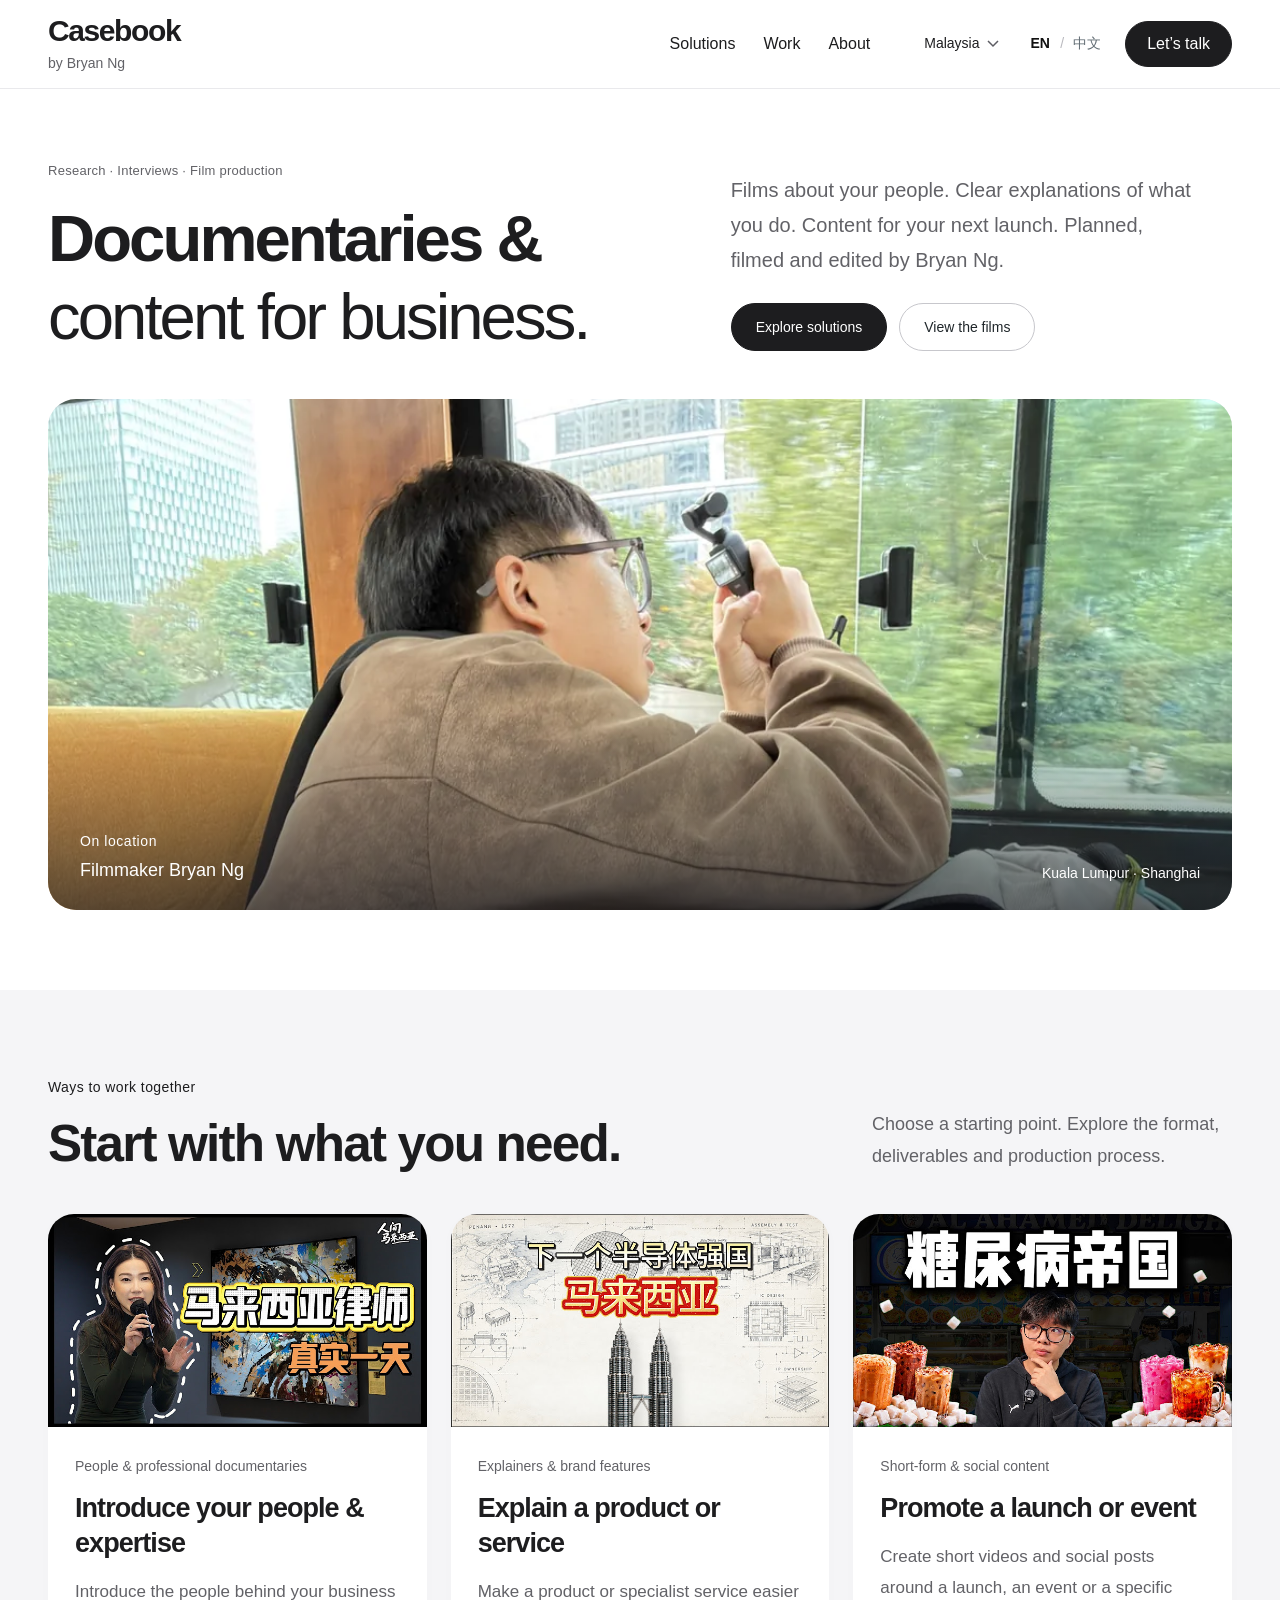
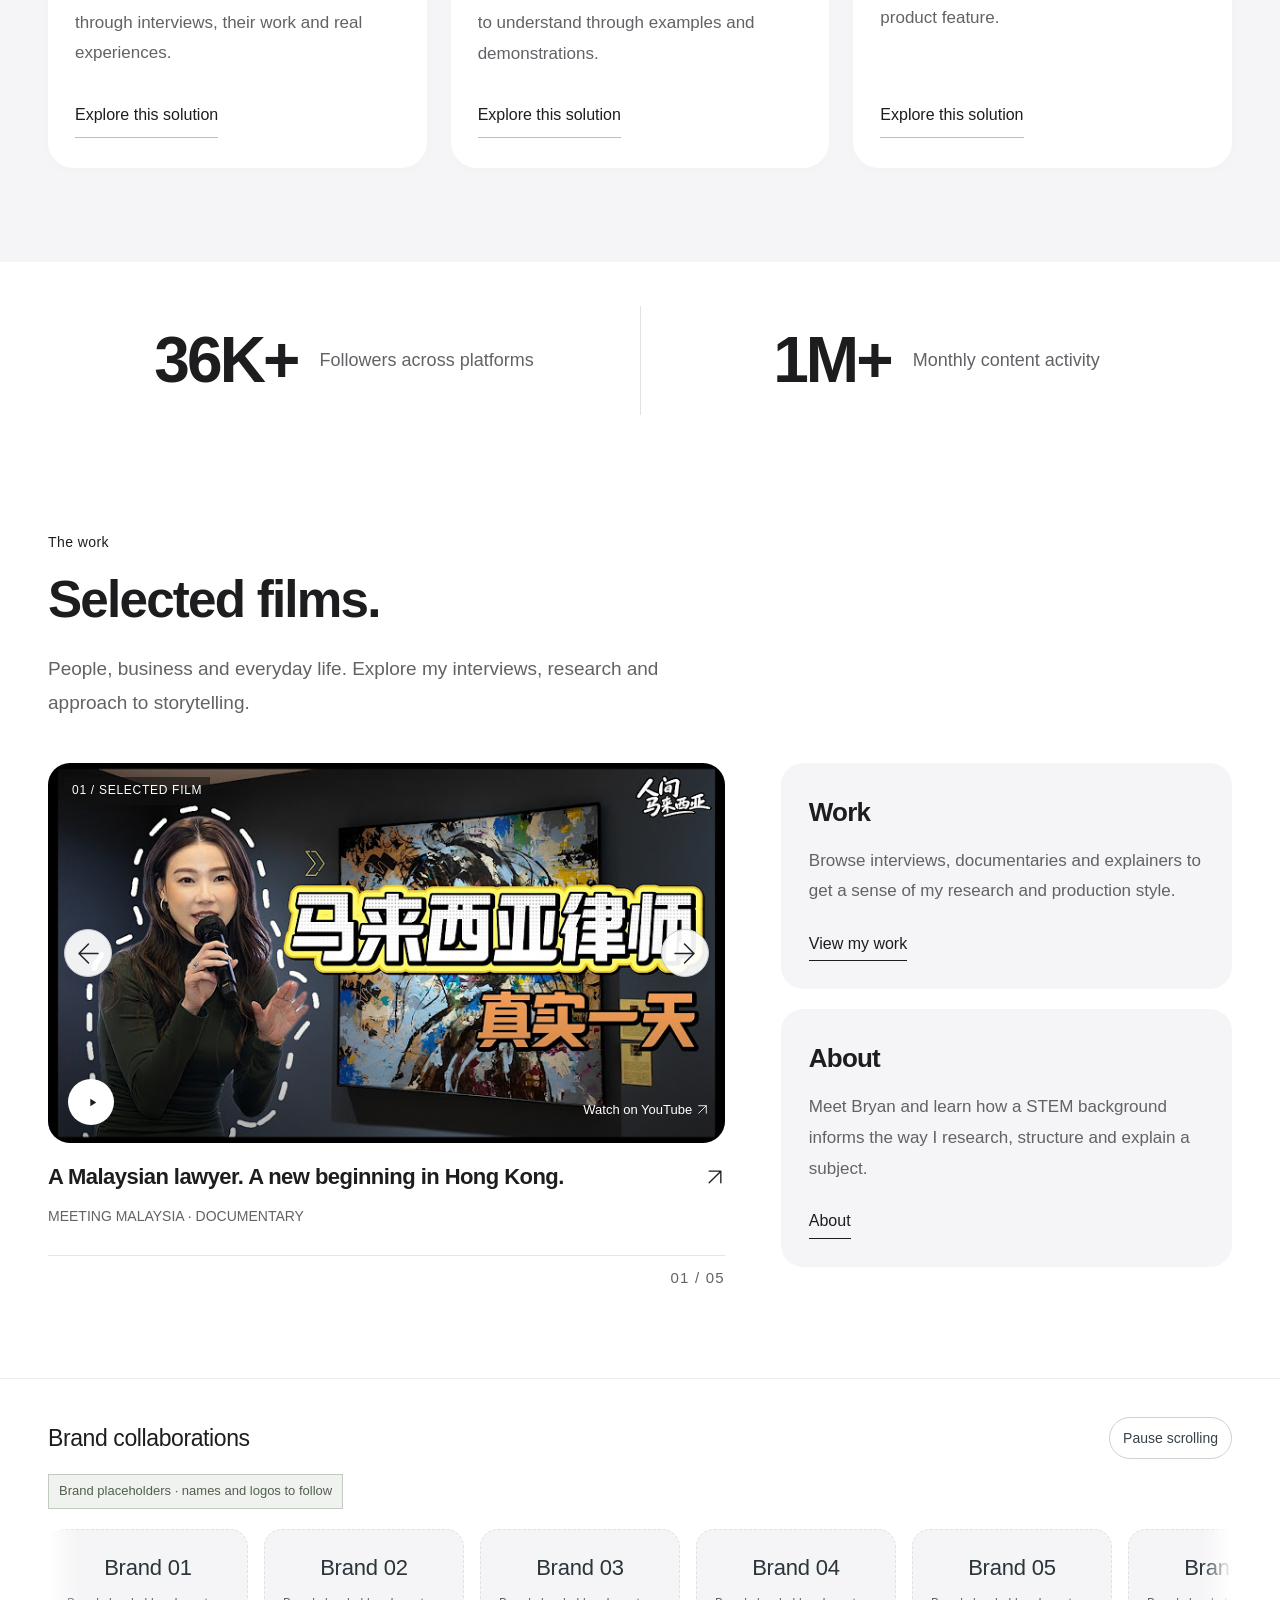
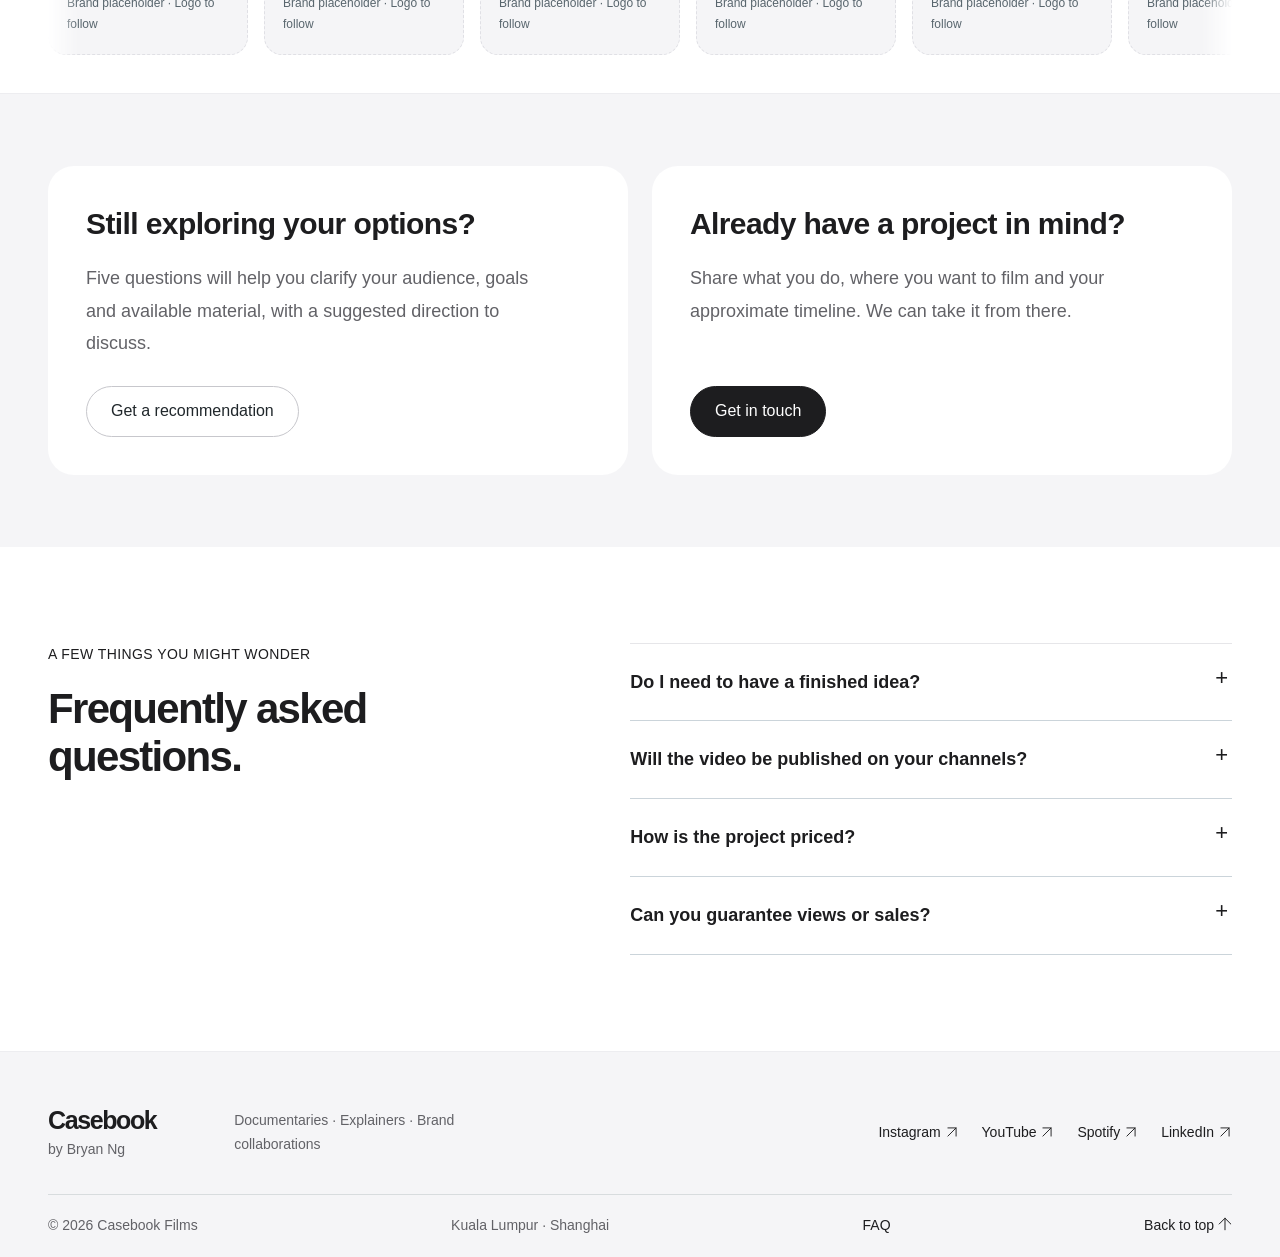
==== commit 3def29a0: "Refresh Casebook Films branding and image-led website layout" ====
--- a/index.html
+++ b/index.html
@@ -4,48 +4,46 @@
   <meta charset="utf-8">
   <meta name="viewport" content="width=device-width,initial-scale=1">
   <meta name="theme-color" content="#ffffff">
-  <meta name="description" content="Bryan Ng — Malaysian content creator. Documentaries, explainers and social media content for people, brands and businesses.">
-  <meta property="og:title" content="Bryan Ng — Content Creator">
-  <meta property="og:description" content="Explore documentaries, economic and social explainers, and content collaboration options with Bryan Ng.">
+  <meta name="description" content="Casebook Films by Bryan Ng. People and professional documentaries, explainers and brand content in Kuala Lumpur and Shanghai.">
+  <meta property="og:title" content="Content production &amp; documentaries — Casebook Films">
+  <meta property="og:site_name" content="Casebook Films">
+  <meta property="og:description" content="Explore films and content production by Bryan Ng, the filmmaker behind Casebook Films.">
   <meta property="og:type" content="website">
-  <title>Content production & documentaries — Bryan Ng</title>
-  <link rel="icon" href="assets/favicon.svg" type="image/svg+xml">
+  <title>Content production &amp; documentaries — Casebook Films</title>
+  <link rel="icon" href="assets/favicon.svg?v=6dbceaea9d27" type="image/svg+xml">
   <link rel="stylesheet" href="styles.css?v=fe4a845cd512">
   <link rel="stylesheet" href="pages.css?v=117afae10e9e">
-  <link rel="stylesheet" href="theme.css?v=e8e66fe3594d">
-  <script defer src="content.js?v=1faaaf6e13e1"></script>
-  <script defer src="app.js?v=29f7e9937ab5"></script>
+  <link rel="stylesheet" href="theme.css?v=1032e75e91d5">
+  <link rel="stylesheet" href="studio.css?v=6729bcbd3174">
+  <script defer src="content.js?v=552c0a957ea0"></script>
+  <script defer src="app.js?v=acbb9dbcc4d1"></script>
 </head>
 <body data-page="index" data-page-title="homeTitle">
   <a class="skip-link" href="#main" data-i18n="skip">Skip to content</a>
-  <div class="topline"><div class="wrap">
-    <div class="topline-meta"><span class="topline-location"><svg viewBox="0 0 24 24" aria-hidden="true"><path d="M19 10c0 5-7 11-7 11S5 15 5 10a7 7 0 1 1 14 0Z"/><circle cx="12" cy="10" r="2.5"/></svg><span data-i18n="topline">Kuala Lumpur · Shanghai</span></span>
-    <label class="region-control"><span data-i18n="regionLabel">Project region</span><select id="region-select"><option value="my" data-i18n="regionMalaysia">Malaysia</option><option value="cn" data-i18n="regionChina">China</option></select></label></div>
-    <nav class="top-socials" aria-label="Social profiles and contact options" data-i18n-aria-label="quickLinksLabel">
-      <a id="top-youtube" data-region-only="my" class="top-social-button" href="https://www.youtube.com/@bryanng3000" target="_blank" rel="noopener noreferrer" aria-label="YouTube channel" title="YouTube" data-i18n-aria-label="socialYouTube"><svg viewBox="0 0 24 24" aria-hidden="true"><rect x="2.5" y="5" width="19" height="14" rx="4"/><path d="m10 9 5 3-5 3Z"/></svg></a>
-      <a id="top-email" class="top-social-button" href="mailto:bryanng.media@gmail.com" aria-label="Send an email" title="Email" data-i18n-aria-label="socialEmail"><svg viewBox="0 0 24 24" aria-hidden="true"><rect x="3" y="5" width="18" height="14" rx="2"/><path d="m3 6 9 7 9-7"/></svg></a>
-      <a id="top-whatsapp" class="top-social-button" data-region-only="my" data-contact-whatsapp href="https://wa.me/60129580017" target="_blank" rel="noopener noreferrer" aria-label="Chat on WhatsApp" title="WhatsApp" data-i18n-aria-label="socialWhatsApp"><svg viewBox="0 0 24 24" aria-hidden="true"><path d="m4 17-1 4 4-1a9 9 0 1 0-3-3Z"/><path d="M8 7c0 5 4 9 9 9l1-3-3-1-1 1c-2-1-3-2-3-3l1-1-2-3Z"/></svg></a>
-      <button id="top-wechat" class="top-social-button" data-region-only="cn" data-open-wechat type="button" aria-label="Contact on WeChat" title="WeChat" data-i18n-aria-label="socialWeChat" hidden><svg viewBox="0 0 24 24" aria-hidden="true"><path d="M14 13a7 7 0 0 1-7 1l-4 2 1-4A6 6 0 1 1 14 13Z"/><path d="M20 20l-3-1a6 6 0 1 1 3-2Z"/><path d="M6 7h.1M10 7h.1M13 13h.1M17 13h.1" stroke-width="2.4"/></svg></button>
-      <a id="top-instagram" data-region-only="my" class="top-social-button" href="https://www.instagram.com/bryanng_3000/" target="_blank" rel="noopener noreferrer" aria-label="Instagram profile" title="Instagram" data-i18n-aria-label="socialInstagram"><svg viewBox="0 0 24 24" aria-hidden="true"><rect x="3" y="3" width="18" height="18" rx="5"/><circle cx="12" cy="12" r="4"/><circle cx="17.5" cy="6.5" r=".7"/></svg></a>
-      <a id="top-douyin" class="top-social-button" data-region-only="cn" href="https://v.douyin.com/7Cl1AEIkCSQ/" target="_blank" rel="noopener noreferrer" aria-label="Douyin profile" title="Douyin" data-i18n-aria-label="socialDouyin" hidden><svg viewBox="0 0 24 24" aria-hidden="true"><path d="M14 3v13a4 4 0 1 1-4-4M14 3c.5 4 3 6 6 6M11 13v3a1 1 0 1 1-1-1"/></svg></a>
-      <a id="top-bilibili" class="top-social-button" data-region-only="cn" href="https://space.bilibili.com/3546916067477849" target="_blank" rel="noopener noreferrer" aria-label="Bilibili profile" title="Bilibili" data-i18n-aria-label="socialBilibili" hidden><svg viewBox="0 0 24 24" aria-hidden="true"><rect x="3" y="7" width="18" height="14" rx="3"/><path d="m7 3 3 4m7-4-3 4M7 13h2m6 0h2M9 17l3 1 3-1"/></svg></a>
-    </nav>
-  </div></div>
   <header class="header" id="top">
     <div class="wrap nav-wrap">
-      <a class="wordmark" href="index.html" aria-label="Bryan Ng home" data-i18n-aria-label="homeLabel">Bryan Ng<span>.</span><small data-i18n="creatorLabel">CONTENT CREATOR</small></a>
-      <nav class="main-nav" id="main-nav" aria-label="Main navigation" data-i18n-aria-label="navLabel"><a href="index.html#solutions" data-nav="solutions" data-i18n="navSolutions">Solutions</a><a href="work.html" data-nav="work" data-i18n="navWork">Work</a><a href="about.html" data-nav="about" data-i18n="navAbout">About</a></nav>
-      <div class="nav-actions"><div class="language" aria-label="Language" data-i18n-aria-label="languageLabel"><button type="button" data-lang="en" class="active" aria-pressed="true">EN</button><span>/</span><button type="button" data-lang="zh" aria-pressed="false">中文</button></div><a href="contact.html" class="button small dark" data-i18n="letsTalk">Let’s talk ↗</a><button class="menu-button" id="menu-button" aria-label="Open menu" aria-expanded="false" aria-controls="main-nav"><span></span><span></span></button></div>
+      <a class="wordmark" href="index.html" aria-label="Casebook Films home" data-i18n-aria-label="homeLabel"><span class="brand-name" data-i18n="brandName">Casebook</span><small data-i18n="creatorLabel">by Bryan Ng</small></a>
+      <nav class="main-nav" id="main-nav" aria-label="Main navigation" data-i18n-aria-label="navLabel">
+        <a href="index.html#solutions" data-nav="solutions" data-i18n="navSolutions">Solutions</a>
+        <a href="work.html" data-nav="work" data-i18n="navWork">Work</a>
+        <a href="about.html" data-nav="about" data-i18n="navAbout">About</a>
+        <div class="nav-settings">
+          <label class="region-control"><span class="visually-hidden" data-i18n="regionLabel">Project region</span><select id="region-select"><option value="my" data-i18n="regionMalaysia">Malaysia</option><option value="cn" data-i18n="regionChina">China</option></select></label>
+          <div class="language" aria-label="Language" data-i18n-aria-label="languageLabel"><button type="button" data-lang="en" class="active" aria-pressed="true">EN</button><span>/</span><button type="button" data-lang="zh" aria-pressed="false">中文</button></div>
+          <a href="contact.html" class="button small dark nav-contact" data-i18n="letsTalk">Let’s talk</a>
+        </div>
+      </nav>
+      <div class="nav-actions"><button class="menu-button" id="menu-button" aria-label="Open menu" aria-expanded="false" aria-controls="main-nav"><span></span><span></span></button></div>
     </div>
   </header>
 
-  <main id="main"><section class="home-hero wrap" aria-labelledby="hero-title"><div class="home-hero-copy"><div class="eyebrow" data-i18n="homeKicker">Research · Interviews · Film production</div><h1 id="hero-title"><span data-i18n="homeTitle">Documentaries &amp;</span><em data-i18n="homeTitle2"></em></h1><p class="home-identity" data-i18n="homeIdentity">I’m Bryan Ng</p><p class="home-intro" data-i18n="homeIntro">Introduce the people behind your business, explain a product or bring a launch to your audience. I develop and produce content around what you want people to understand.</p><div class="hero-buttons"><a class="button blue" href="#solutions"><span data-i18n="homePrimary">Explore solutions</span><span aria-hidden="true">↗</span></a><a class="text-link" href="contact.html"><span data-i18n="homeSecondary">Discuss a project</span><span aria-hidden="true">↗</span></a></div><a class="home-unsure" href="finder.html"><span data-i18n="homeUnsure">Unsure what to make? Start with five questions</span> <span aria-hidden="true">↗</span></a></div><figure class="home-portrait"><img src="assets/bryan-original.jpg" alt="Bryan Ng 黄钲权" width="1895" height="2527" fetchpriority="high"><figcaption><span>Bryan Ng 黄钲权</span><span data-i18n="photoNote">Kuala Lumpur · Shanghai</span></figcaption></figure></section><section class="solutions-section section" id="solutions"><div class="wrap"><div class="section-top"><div><div class="eyebrow" data-i18n="solutionsKicker">Start with your goal</div><h2><span data-i18n="solutionsTitle">What do you need</span><em data-i18n="solutionsTitle2">your audience to understand?</em></h2></div><p class="section-description" data-i18n="solutionsIntro">Choose a starting point to explore the approach, deliverables and collaboration options.</p></div><div class="solution-grid"><a class="solution-card" href="documentary.html"><div class="solution-card-top"><span>01</span><span aria-hidden="true">↗</span></div><h3 data-i18n="solution1Title">Introduce your people &amp; expertise</h3><p data-i18n="solution1Body">Show prospective clients who does the work, the experience they bring and how they approach real projects.</p><div class="solution-card-bottom"><span class="solution-format" data-i18n="solution1Format">People &amp; professional documentaries</span><span class="solution-link" data-i18n="solutionMore">Explore this solution</span></div></a><a class="solution-card" href="explainers.html"><div class="solution-card-top"><span>02</span><span aria-hidden="true">↗</span></div><h3 data-i18n="solution2Title">Explain a product or service</h3><p data-i18n="solution2Body">Give a specialist subject the space it needs. Use research, examples and demonstrations to make it easier to follow.</p><div class="solution-card-bottom"><span class="solution-format" data-i18n="solution2Format">Explainers &amp; brand features</span><span class="solution-link" data-i18n="solutionMore">Explore this solution</span></div></a><a class="solution-card" href="social.html"><div class="solution-card-top"><span>03</span><span aria-hidden="true">↗</span></div><h3 data-i18n="solution3Title">Promote a launch or event</h3><p data-i18n="solution3Body">Put a product, event or use case in front of your audience with focused short videos and social posts.</p><div class="solution-card-bottom"><span class="solution-format" data-i18n="solution3Format">Short-form &amp; social content</span><span class="solution-link" data-i18n="solutionMore">Explore this solution</span></div></a></div></div></section><section class="audience-section" id="audience" aria-label="Followers and monthly content activity" data-i18n-aria-label="audienceMetricsLabel"><div class="wrap audience-metrics"><div class="audience-total"><strong id="total-followers">36K+</strong><p id="total-followers-label" data-i18n="totalFollowers">Followers across platforms</p></div><div class="audience-total monthly-metric"><strong id="monthly-metric">1M+</strong><div><p data-i18n="monthlyMetricLabel">Monthly content activity</p></div></div></div></section><section class="wrap home-more section" aria-labelledby="home-more-title"><div class="home-more-heading"><div class="eyebrow" data-i18n="homeMoreKicker">Get to know the work</div><h2 id="home-more-title"><span data-i18n="homeMoreTitle">See how I tell a story.</span><em data-i18n="homeMoreTitle2">Then let’s talk about yours.</em></h2></div><div class="home-featured"><div class="work-grid" id="work-grid" data-carousel="true"></div></div><div class="home-more-links"><article><h3 data-i18n="navWork">Work</h3><p data-i18n="homeWorkBody">Browse interviews, documentaries and explainers to get a sense of my research and production style.</p><a class="text-link" href="work.html"><span data-i18n="exploreWork">View my work</span><span aria-hidden="true">↗</span></a></article><article><h3 data-i18n="navAbout">About</h3><p data-i18n="homeAboutBody">Meet Bryan and learn how a STEM background informs the way I research, structure and explain a subject.</p><a class="text-link" href="about.html"><span data-i18n="navAbout">About</span><span aria-hidden="true">↗</span></a></article></div></section><section class="home-partners" id="partners" aria-labelledby="partners-title"><div class="wrap"><div class="partner-strip-heading"><h2 id="partners-title"><span data-i18n="partnersTitle">Brand collaborations</span></h2><button id="partner-motion" class="motion-toggle" type="button" aria-pressed="false" aria-controls="brand-track"><span data-i18n="pausePartners">Pause scrolling</span></button></div><p class="placeholder-note" data-i18n="partnersPlaceholder">Brand placeholders · names and logos to follow</p><div class="brand-marquee"><div class="brand-track" id="brand-track"><div class="brand-group" id="partner-grid"></div></div></div></div></section><section class="home-next"><div class="wrap home-next-grid"><article><h2 data-i18n="homeFinderTitle">Still exploring your options?</h2><p data-i18n="homeFinderBody">Five questions will help you clarify your audience, goals and available material, with a suggested direction to discuss.</p><a class="button outline" href="finder.html"><span data-i18n="homeFinderCTA">Get a recommendation</span><span aria-hidden="true">↗</span></a></article><article><h2 data-i18n="homeContactTitle">Already have a project in mind?</h2><p data-i18n="homeContactBody">Share what you do, where you want to film and your approximate timeline. We can take it from there.</p><a class="button blue" href="contact.html"><span data-i18n="homeContactCTA">Get in touch</span><span aria-hidden="true">↗</span></a></article></div></section><section class="faq-section wrap section" id="faq" aria-labelledby="faq-title"><div class="faq-heading"><div class="eyebrow" data-i18n="faqKicker">A FEW THINGS YOU MIGHT WONDER</div><h2 id="faq-title" data-i18n="faqTitle">Before we start.</h2></div><div class="faq-list">
+  <main id="main"><section class="home-hero wrap" aria-labelledby="hero-title"><div class="home-hero-copy"><div class="home-hero-heading"><div class="eyebrow" data-i18n="homeKicker">Research · Interviews · Film production</div><h1 id="hero-title"><span data-i18n="homeTitle">Documentaries &amp;</span><em data-i18n="homeTitle2"></em></h1></div><div class="home-hero-intro"><p class="home-intro" data-i18n="homeIntro">Films about your people. Clear explanations of what you do. Content for your next launch. Planned, filmed and edited by Bryan Ng.</p><div class="hero-buttons"><a class="button blue" href="#solutions"><span data-i18n="homePrimary">Explore solutions</span></a><a class="button outline" href="work.html"><span data-i18n="homeSecondary">View the films</span></a></div></div></div><figure class="home-feature"><img src="assets/bryan-filming-tram.webp" alt="Bryan Ng 黄钲权 · 拍摄途中 / On location" width="1100" height="1467" fetchpriority="high"><figcaption><div><span class="feature-label" data-i18n="homeFeatureCaption">On location</span><span class="feature-credit" data-i18n="homeIdentity">Filmmaker Bryan Ng</span></div><span class="feature-location" data-i18n="photoNote">Kuala Lumpur · Shanghai</span></figcaption></figure></section><section class="solutions-section section" id="solutions"><div class="wrap"><div class="section-top"><div><div class="eyebrow" data-i18n="solutionsKicker">Ways to work together</div><h2 data-i18n="solutionsTitle">Start with what you need.</h2></div><p class="section-description" data-i18n="solutionsIntro">Choose a starting point. Explore the format, deliverables and production process.</p></div><div class="solution-grid"><a class="solution-card" href="documentary.html"><div class="solution-visual"><img src="assets/work-lawyer.jpg" alt="" width="720" height="405" loading="lazy"></div><div class="solution-copy"><p class="solution-format" data-i18n="solution1Format">People &amp; professional documentaries</p><h3 data-i18n="solution1Title">Introduce your people &amp; expertise</h3><p class="solution-description" data-i18n="solution1Body">Introduce the people behind your business through interviews, their work and real experiences.</p><div class="solution-card-bottom"><span class="solution-link" data-i18n="solutionMore">Explore this solution</span></div></div></a><a class="solution-card" href="explainers.html"><div class="solution-visual"><img src="assets/work-chips.jpg" alt="" width="720" height="405" loading="lazy"></div><div class="solution-copy"><p class="solution-format" data-i18n="solution2Format">Explainers &amp; brand features</p><h3 data-i18n="solution2Title">Explain a product or service</h3><p class="solution-description" data-i18n="solution2Body">Make a product or specialist service easier to understand through examples and demonstrations.</p><div class="solution-card-bottom"><span class="solution-link" data-i18n="solutionMore">Explore this solution</span></div></div></a><a class="solution-card" href="social.html"><div class="solution-visual"><img src="assets/work-4.jpg" alt="" width="720" height="405" loading="lazy"></div><div class="solution-copy"><p class="solution-format" data-i18n="solution3Format">Short-form &amp; social content</p><h3 data-i18n="solution3Title">Promote a launch or event</h3><p class="solution-description" data-i18n="solution3Body">Create short videos and social posts around a launch, an event or a specific product feature.</p><div class="solution-card-bottom"><span class="solution-link" data-i18n="solutionMore">Explore this solution</span></div></div></a></div></div></section><section class="audience-section" id="audience" aria-label="Followers and monthly content activity" data-i18n-aria-label="audienceMetricsLabel"><div class="wrap audience-metrics"><div class="audience-total"><strong id="total-followers">36K+</strong><p id="total-followers-label" data-i18n="totalFollowers">Followers across platforms</p></div><div class="audience-total monthly-metric"><strong id="monthly-metric">1M+</strong><div><p data-i18n="monthlyMetricLabel">Monthly content activity</p></div></div></div></section><section class="wrap home-more section" aria-labelledby="home-more-title"><div class="home-more-heading"><div class="eyebrow" data-i18n="homeMoreKicker">The work</div><h2 id="home-more-title"><span data-i18n="homeMoreTitle">Selected films.</span></h2><p data-i18n="homeMoreIntro">People, business and everyday life. Explore my interviews, research and approach to storytelling.</p></div><div class="home-featured"><div class="work-grid" id="work-grid" data-carousel="true"></div></div><div class="home-more-links"><article><h3 data-i18n="navWork">Work</h3><p data-i18n="homeWorkBody">Browse interviews, documentaries and explainers to get a sense of my research and production style.</p><a class="text-link" href="work.html"><span data-i18n="exploreWork">View my work</span></a></article><article><h3 data-i18n="navAbout">About</h3><p data-i18n="homeAboutBody">Meet Bryan and learn how a STEM background informs the way I research, structure and explain a subject.</p><a class="text-link" href="about.html"><span data-i18n="navAbout">About</span></a></article></div></section><section class="home-partners" id="partners" aria-labelledby="partners-title"><div class="wrap"><div class="partner-strip-heading"><h2 id="partners-title"><span data-i18n="partnersTitle">Brand collaborations</span></h2><button id="partner-motion" class="motion-toggle" type="button" aria-pressed="false" aria-controls="brand-track"><span data-i18n="pausePartners">Pause scrolling</span></button></div><p class="placeholder-note" data-i18n="partnersPlaceholder">Brand placeholders · names and logos to follow</p><div class="brand-marquee"><div class="brand-track" id="brand-track"><div class="brand-group" id="partner-grid"></div></div></div></div></section><section class="home-next"><div class="wrap home-next-grid"><article><h2 data-i18n="homeFinderTitle">Still exploring your options?</h2><p data-i18n="homeFinderBody">Five questions will help you clarify your audience, goals and available material, with a suggested direction to discuss.</p><a class="button outline" href="finder.html"><span data-i18n="homeFinderCTA">Get a recommendation</span></a></article><article><h2 data-i18n="homeContactTitle">Already have a project in mind?</h2><p data-i18n="homeContactBody">Share what you do, where you want to film and your approximate timeline. We can take it from there.</p><a class="button blue" href="contact.html"><span data-i18n="homeContactCTA">Get in touch</span></a></article></div></section><section class="faq-section wrap section" id="faq" aria-labelledby="faq-title"><div class="faq-heading"><div class="eyebrow" data-i18n="faqKicker">A FEW THINGS YOU MIGHT WONDER</div><h2 id="faq-title" data-i18n="faqTitle">Before we start.</h2></div><div class="faq-list">
       <details><summary data-i18n="faqQ1">Do I need to have a finished idea?</summary><p data-i18n="faqA1">No. Start with the audience you want to reach and what you want them to understand. The project finder above can help you prepare a short brief.</p></details>
       <details><summary data-i18n="faqQ2">Will the video be published on your channels?</summary><p data-i18n="faqA2">For Malaysia projects, the professional documentary reference price starts from RM10,000 and includes channel publication. China and cross-border projects are quoted individually. Other collaborations can be production-only, channel publication, or both; platforms and deliverables are agreed in the proposal.</p></details>
       <details><summary data-i18n="faqQ3">How is the project priced?</summary><p data-i18n="faqA3">The quote depends on location, shoot days, research, editing, deliverables and usage rights. The Malaysia reference price does not automatically apply to China or cross-border projects. Currency, scope, revisions, schedule and payment arrangements are agreed before production.</p></details>
       <details><summary data-i18n="faqQ4">Can you guarantee views or sales?</summary><p data-i18n="faqA4">Views and sales depend on more than the film itself. We can agree on the message, production quality, deliverables and publication arrangements. Any performance figures used in a proposal will be based on actual data.</p></details>
     </div></section></main>
-  <footer class="footer"><div class="wrap footer-main"><a class="wordmark" href="index.html">Bryan Ng<span>.</span></a><p data-i18n="footerLine">Documentaries · Explainers · Brand collaborations</p><div class="footer-socials" id="footer-socials"><a href="https://www.instagram.com/bryanng_3000/" target="_blank" rel="noopener noreferrer">Instagram ↗</a><a href="https://www.youtube.com/@bryanng3000" target="_blank" rel="noopener noreferrer">YouTube ↗</a><a href="https://open.spotify.com/show/7DqBiceoVwtTdMZbNSoP07" target="_blank" rel="noopener noreferrer">Spotify ↗</a><a href="https://www.linkedin.com/in/bryanng3000/" target="_blank" rel="noopener noreferrer">LinkedIn ↗</a></div></div><div class="wrap footer-bottom"><span>© <span id="year">2026</span> Bryan Ng.</span><span data-i18n="footerDraft">Portfolio draft · More stories to come.</span><a href="index.html#faq" data-i18n="faqNav">FAQ</a><a href="#top" data-i18n="backTop">Back to top ↑</a></div></footer>
+  <footer class="footer"><div class="wrap footer-main"><a class="wordmark" href="index.html" aria-label="Casebook Films home" data-i18n-aria-label="homeLabel"><span class="brand-name" data-i18n="brandName">Casebook</span><small data-i18n="creatorLabel">by Bryan Ng</small></a><p data-i18n="footerLine">Documentaries · Explainers · Brand collaborations</p><div class="footer-socials" id="footer-socials"><a href="https://www.instagram.com/bryanng_3000/" target="_blank" rel="noopener noreferrer">Instagram ↗</a><a href="https://www.youtube.com/@bryanng3000" target="_blank" rel="noopener noreferrer">YouTube ↗</a><a href="https://open.spotify.com/show/7DqBiceoVwtTdMZbNSoP07" target="_blank" rel="noopener noreferrer">Spotify ↗</a><a href="https://www.linkedin.com/in/bryanng3000/" target="_blank" rel="noopener noreferrer">LinkedIn ↗</a></div></div><div class="wrap footer-bottom"><span>© <span id="year">2026</span> <span data-i18n="brandFullName">Casebook Films</span></span><span data-i18n="footerDraft">Portfolio draft · More stories to come.</span><a href="index.html#faq" data-i18n="faqNav">FAQ</a><a href="#top" data-i18n="backTop">Back to top ↑</a></div></footer>
   <dialog id="service-rates-dialog" class="service-rates-dialog" aria-labelledby="service-rates-title"><div class="dialog-heading"><h2 id="service-rates-title"></h2><button type="button" class="close-dialog" aria-label="Close category rates" data-i18n-aria-label="closeRates">×</button></div><div class="rate-region-label" data-i18n="ratesRegion">Malaysia reference rates · MYR / RM</div><p data-i18n="ratesUnit">Reference rates for one content item or placement.</p><table class="rates-table"><thead><tr><th scope="col" data-i18n="ratesService">Content / service</th><th scope="col" data-i18n="ratesPrice">Reference price</th></tr></thead><tbody id="category-rates-body"></tbody></table><div class="usage-option"><h3 data-i18n="ratesUsageTitle">Optional usage rights</h3><div class="usage-option-row"><span data-i18n="ratesUsageItem">One month of online usage</span><strong id="usage-rate"></strong></div><p data-i18n="ratesUsageNote">Tell me where and how you plan to use the content so we can agree on the scope and term.</p></div><a href="contact.html" class="button blue" id="rate-contact-link" data-i18n="ratesContact">Discuss a collaboration ↗</a></dialog>
   <dialog id="wechat-dialog" class="wechat-dialog" aria-labelledby="wechat-dialog-title"><div class="dialog-heading"><h2 id="wechat-dialog-title" data-i18n="wechatTitle">Let’s connect on WeChat</h2><button type="button" class="close-dialog" aria-label="Close WeChat contact details" data-i18n-aria-label="closeWechat">×</button></div><p data-i18n="wechatInstruction">Copy the WeChat ID, then search for it in WeChat to add me.</p><strong class="wechat-id-large" data-wechat-id>bryanng3000</strong><p class="wechat-note" data-i18n="wechatNote">Please include “合作+名称” in your friend request.</p><button class="button blue" type="button" data-copy-wechat data-i18n="copyWechat">Copy WeChat ID</button></dialog>
   <dialog id="film-dialog" class="film-dialog"><div class="dialog-heading"><span id="film-dialog-title"></span><button type="button" class="close-dialog" aria-label="Close video" data-i18n-aria-label="closeVideoLabel">×</button></div><div id="film-player"></div><a id="film-external" class="text-link" target="_blank" rel="noopener noreferrer" data-i18n="watchPlatform">Watch on YouTube ↗</a></dialog>
--- a/theme.css
+++ b/theme.css
@@ -8,6 +8,9 @@
 .topline .top-social-button:hover{background:#e7ebed;border-color:#6c7880}
 .region-control select,.region-control option{background:#fff;color:#20272c;border-color:#9fa9af}
 .header{background:rgba(255,255,255,.97);border-color:var(--line)}
+.wordmark .brand-name{color:var(--ink)}
+html[lang="zh-CN"] .wordmark .brand-name{letter-spacing:.02em}
+.wordmark small{font-size:14px;line-height:1.35;font-weight:500;letter-spacing:0;margin-top:7px;color:var(--muted)}
 .main-nav{background:transparent}
 .main-nav a:hover,.text-link:hover,.breadcrumbs a:hover,.home-unsure:hover{color:#000}
 .language button{color:#626d74}
--- a/studio.css
+++ b/studio.css
@@ -0,0 +1,277 @@
+/* Casebook Films: large images, clear type and progressive detail. */
+:root{--wrap:1280px;--paper:#fff;--ink:#1d1d1f;--muted:#626267;--line:#e6e6e9;--blue:#1d1d1f;--blue-light:#f5f5f7}
+html{scroll-padding-top:100px}
+body{font-family:-apple-system,BlinkMacSystemFont,"Segoe UI","PingFang SC","Microsoft YaHei",sans-serif;font-size:18px;line-height:1.65}
+.wrap{width:min(var(--wrap),calc(100% - 96px))}
+.visually-hidden{position:absolute;width:1px;height:1px;padding:0;margin:-1px;overflow:hidden;clip:rect(0,0,0,0);white-space:nowrap;border:0}
+h1,h2,h3{font-weight:600;letter-spacing:-.04em}
+h1 em,h2 em,h3 em,html[lang="zh-CN"] em{font-family:inherit;font-style:normal}
+.eyebrow{font-size:14px;line-height:1.6;font-weight:500;letter-spacing:.03em;text-transform:none}
+.section{padding-block:96px}
+.button,.button.small{min-height:48px;padding:13px 24px;border-radius:999px;font-size:16px;line-height:1.4;font-weight:500;gap:10px}
+.button:hover{transform:none}
+.button.blue,.button.dark,.button.lemon{background:#1d1d1f;border-color:#1d1d1f}
+.button.blue:hover,.button.dark:hover,.button.lemon:hover{background:#414144;border-color:#414144}
+.button.outline,.button.outline-white{border-color:#c7c7cc;background:transparent}
+.button.outline:hover,.button.outline-white:hover{background:#ededf0;border-color:#ababaf}
+.text-link{font-size:16px;line-height:1.6;font-weight:500;gap:8px}
+a:focus-visible,button:focus-visible,select:focus-visible,summary:focus-visible{outline:3px solid #596b80;outline-offset:5px}
+
+/* One compact navigation, with region and language in the mobile menu. */
+.header{background:#ffffffed;backdrop-filter:blur(20px);border-bottom:1px solid #e9e9ec}
+.nav-wrap{height:88px;gap:32px}
+.wordmark{font-size:30px;letter-spacing:-1.4px;line-height:1.08;flex-shrink:0}
+.wordmark small{font-size:14px;line-height:1.35;letter-spacing:0;margin-top:6px;color:#626267}
+.main-nav{display:flex;align-items:center;gap:28px;margin:0 0 0 auto;background:transparent}
+.main-nav a{font-size:16px;line-height:1.5;font-weight:500}
+.main-nav a[aria-current="page"]{text-decoration:none;color:#111}
+.main-nav a[data-nav]:hover{color:#707076}
+.nav-settings{display:flex;align-items:center;gap:22px;margin-left:18px}
+.region-control{display:inline-flex;align-items:center;gap:0;letter-spacing:0}
+.region-control select{appearance:none;-webkit-appearance:none;border:0;border-radius:8px;padding:10px 25px 10px 8px;min-height:44px;font-size:14px;line-height:1.5;font-weight:500;background-color:transparent;color:var(--ink);background-image:url("data:image/svg+xml,%3Csvg xmlns='http://www.w3.org/2000/svg' width='12' height='8' viewBox='0 0 12 8'%3E%3Cpath d='m1 1 5 5 5-5' fill='none' stroke='%235d5d63' stroke-width='1.5'/%3E%3C/svg%3E");background-repeat:no-repeat;background-position:right 6px center}
+.region-control select:hover{background-color:#f5f5f7}
+.language{gap:7px;font-size:14px}
+.language button{font-size:14px;min-height:44px;min-width:26px;padding:8px 2px}
+.language span{color:#b9b9be}
+.main-nav .nav-contact{font-size:16px;min-height:44px;padding:11px 21px;color:#fff;white-space:nowrap}
+.nav-actions{display:none}
+
+/* A real photograph takes centre stage; no blocking intro or video download. */
+.home-hero{display:block;padding-block:72px 80px}
+.home-hero-copy{display:grid;grid-template-columns:1.25fr 1fr;align-items:end;gap:56px;margin-bottom:46px}
+.home-hero .eyebrow{margin-bottom:20px;color:#626267;letter-spacing:.02em}
+.home-hero h1,html[lang="zh-CN"] .home-hero h1{font-size:clamp(48px,5.1vw,76px);font-weight:600;letter-spacing:-.045em;line-height:1.13}
+.home-hero h1 em{font-size:inherit;line-height:inherit;letter-spacing:inherit;display:block;margin-top:4px}
+html[lang="zh-CN"] .home-hero h1{letter-spacing:-.035em;line-height:1.23}
+.home-hero-intro{max-width:470px;padding-bottom:2px}
+.home-intro{max-width:none;font-size:20px;line-height:1.75;margin:0;color:#626267}
+.home-hero .hero-buttons{display:flex;flex-direction:row;align-items:center;gap:12px;flex-wrap:wrap;margin-top:25px}
+.home-feature{position:relative;isolation:isolate;aspect-ratio:2.32;overflow:hidden;background:#ececef;border-radius:28px}
+.home-feature>img{display:block;width:100%;height:100%;object-fit:cover;object-position:center 42%;filter:none}
+.home-feature:after{content:"";position:absolute;inset:60% 0 0;background:linear-gradient(transparent,#101218a6);pointer-events:none}
+.home-feature figcaption{position:absolute;inset:auto 32px 25px;z-index:1;color:#fff;display:flex;align-items:flex-end;justify-content:space-between;gap:24px;line-height:1.6}
+.home-feature figcaption>div{display:flex;flex-direction:column;gap:3px}
+.feature-label{font-size:14px;font-weight:500;letter-spacing:.04em}
+.feature-credit{font-size:18px;font-weight:500}
+.feature-location{font-size:14px;white-space:nowrap}
+
+/* Three solution pages remain distinct, each with a visual entry. */
+.solutions-section{background:#f5f5f7;border:0;padding-block:86px 94px}
+.section-top{align-items:flex-end;margin-bottom:38px;gap:40px}
+.section-top .eyebrow{margin-bottom:15px}
+.solutions-section h2,.home-more h2{font-size:clamp(36px,4vw,54px);line-height:1.23;font-weight:600;letter-spacing:-.035em}
+.solutions-section .section-description{font-size:18px;line-height:1.75;max-width:360px}
+.solution-grid{display:grid;grid-template-columns:repeat(3,minmax(0,1fr));gap:24px;border:0;background:none}
+.solution-card,.solution-card+.solution-card{padding:0;border:0;border-radius:26px;overflow:hidden;background:#fff;display:flex;flex-direction:column;box-shadow:0 3px 16px #1d1d1f04;transition:box-shadow .2s}
+.solution-card:hover{background:#fff;box-shadow:0 8px 28px #1d1d1f12}
+.solution-visual{aspect-ratio:16/9;background:#ededf0;overflow:hidden}
+.solution-visual img{display:block;width:100%;height:100%;object-fit:contain}
+.solution-copy{display:flex;flex:1;flex-direction:column;padding:28px 27px 30px}
+.solution-copy .solution-format{font-size:14px;line-height:1.65;font-weight:500;color:#626267;margin:0 0 13px;letter-spacing:0}
+.solution-copy h3{font-size:27px;font-weight:600;line-height:1.3;letter-spacing:-.035em;margin:0 0 16px}
+.solution-copy .solution-description{font-size:17px;line-height:1.8;color:#626267;margin:0 0 25px}
+.solution-card-bottom{display:flex;flex-direction:row;gap:0;border:0;padding-top:0;margin-top:auto}
+.solution-link{display:inline-flex;align-items:center;min-height:44px;font-size:16px;font-weight:500;color:#1d1d1f;border-bottom:1px solid #bdbdc3}
+.solution-card:hover .solution-link{border-bottom-color:#1d1d1f}
+
+/* Editorial work, compact proof points and clear next steps. */
+.audience-section{border:0;padding-block:44px;background:#fff}
+.audience-total>strong{font-size:64px;letter-spacing:-.045em;font-weight:600}
+.audience-metrics .audience-total p{font-size:18px;color:#626267;font-weight:400}
+.audience-metrics .audience-total+.audience-total{border-color:#e1e1e6}
+.home-more{grid-template-columns:1.5fr 1fr;gap:44px 56px;padding-block:72px 88px}
+.home-more-heading{max-width:820px}
+.home-more-heading .eyebrow{margin-bottom:16px}
+.home-more-heading>p{font-size:19px;line-height:1.75;margin:20px 0 0;max-width:680px}
+.work-card .work-image{border-radius:22px;overflow:hidden}
+.work-info h3,.home-featured .work-info h3{font-size:22px;line-height:1.5;letter-spacing:-.025em;font-weight:550}
+.work-type,.home-featured .work-type,.film-carousel .work-type{font-size:14px;line-height:1.7;letter-spacing:0}
+.home-more .home-more-links h3{font-size:26px;letter-spacing:-.03em}
+.home-more-links{gap:20px}
+.home-more-links article,.home-more-links article+article{padding:28px;border:0;background:#f5f5f7;border-radius:22px}
+.home-more-links p{font-size:17px;line-height:1.8}
+.home-partners{border-color:#ededf0;padding-block:38px;background:#fff}
+.brand-group .partner-card{border-color:#e0e0e5;background:#f5f5f7;border-radius:18px}
+.motion-toggle{border-radius:999px;border-color:#d0d0d5}
+.home-next{padding-block:72px;border:0;background:#f5f5f7}
+.home-next-grid{gap:24px}
+.home-next article,.home-next article+article{padding:38px;border:0;background:#fff;border-radius:26px;display:flex;flex-direction:column;align-items:flex-start}
+.home-next h2{font-size:30px;font-weight:600;line-height:1.35}
+.home-next p{font-size:18px;line-height:1.8;margin-block:18px 27px}
+.home-next .button{margin-top:auto}
+.faq-heading h2{font-size:42px;font-weight:600}
+.faq-list summary{font-size:18px;padding-block:24px;line-height:1.6}
+.faq-list details p{font-size:17px;line-height:1.85}
+.footer{padding-top:12px;background:#f5f5f7;border-color:#ededf0}
+.footer-main p,.footer-socials,.footer-bottom{font-size:14px;line-height:1.7}
+.footer-socials{gap:15px 23px}
+
+/* Shared service, biography and enquiry pages inherit the same type scale. */
+.breadcrumbs{font-size:14px;line-height:1.7;padding-block:28px}
+.detail-hero h1,html[lang="zh-CN"] .detail-hero h1{font-size:clamp(36px,4vw,56px);font-weight:600;letter-spacing:-.035em;line-height:1.25}
+.detail-hero .eyebrow{font-size:14px;letter-spacing:.02em}
+.detail-intro{font-size:19px;line-height:1.85}
+.detail-hero figure{border-radius:24px}
+.detail-fit,.detail-work,.about-section,.reviews-section{background:#f5f5f7;border:0}
+.detail-fit li,.detail-production>div>p,.detail-service .service-card p,.detail-service .service-card ul,.detail-example-note{font-size:18px;line-height:1.85}
+.detail-service{border:0;overflow:hidden;border-radius:24px;background:#f5f5f7}
+.detail-service .service-card{background:#f5f5f7;padding:32px 32px 0}
+.detail-service .service-card h3{font-size:28px;line-height:1.4}
+.service-top{display:none}
+.detail-service .doc-price-footnote{font-size:14px;line-height:1.8}
+.detail-example-note{max-width:740px}
+.about-heading h1,.finder-copy h1,.contact-layout h1{font-size:clamp(36px,4vw,54px);font-weight:600;letter-spacing:-.035em;line-height:1.3}
+.about-heading h1 em{font-size:.85em;line-height:1.4}
+.about-copy p,.finder-copy p,.contact-layout p{font-size:18px;line-height:1.85}
+.about-copy .lead{font-size:23px;line-height:1.75}
+.about-photo img{border-radius:22px}
+.about-tags span,.about-photo figcaption,.handwritten,.finder-meta,.quiz-top .eyebrow,.quiz-top>span:last-child{font-size:14px;line-height:1.7}
+.quiz-card{border:0;border-radius:24px;box-shadow:0 4px 30px #1d1d1f08}
+.quiz-option{border-radius:14px;font-size:17px;line-height:1.65;padding:17px}
+.question-note,.quiz-back,.quiz-next,.quiz-privacy,.result-badge,.result-caption,.result-footnote{font-size:14px;line-height:1.7}
+.result-copy,.result-list,.result-secondary,.result-brief{font-size:17px;line-height:1.8}
+.result-secondary,.result-brief{border-radius:14px}
+.result-actions .button,.contact-buttons .button{font-size:16px}
+.page-contact h2{font-size:36px;font-weight:600}
+.page-contact p,.section-description{font-size:18px;line-height:1.8}
+.review-card{border-radius:24px;border:0}
+.placeholder-note,.partner-status,.sample-badge,.social-pending{font-size:14px}
+.review-person>div>span{font-size:14px}
+.contact-detail{font-size:18px}
+.contact-detail>span:first-child,.contact-layout .wechat-contact p,.contact-layout .contact-region,.underlined{font-size:14px}
+.service-rates-dialog,.wechat-dialog{border-radius:24px}
+.rates-table th,.rates-table td{font-size:16px;line-height:1.65}
+
+@media(max-width:1100px){
+ .main-nav{gap:20px}.nav-settings{margin-left:4px;gap:13px}
+ .nav-wrap{gap:24px}
+ .home-hero-copy{gap:38px}
+ .home-hero h1,html[lang="zh-CN"] .home-hero h1{font-size:52px}
+ .home-intro{font-size:18px}
+ .solution-copy{padding:25px 22px}
+ .solution-copy h3{font-size:24px}
+ .home-more{gap:36px}
+}
+@media(max-width:1040px){
+ .wrap{width:calc(100% - 64px)}
+ .nav-wrap{height:80px}
+ .nav-actions{display:flex;margin-left:auto}
+ .menu-button{display:block;width:44px;height:44px;padding:10px}
+ .main-nav{display:none;position:absolute;top:100%;left:0;right:0;margin:0;padding:26px 32px 32px;flex-direction:column;align-items:stretch;gap:0;background:#fffffffa;border-bottom:1px solid #e6e6e9;box-shadow:0 18px 24px #1d1d1f08;max-height:calc(100svh - 80px);overflow-y:auto}
+ .main-nav.open{display:flex}
+ .main-nav>a[data-nav]{font-size:22px;line-height:1.5;padding:13px 0}
+ .nav-settings{display:flex;align-items:center;flex-wrap:wrap;gap:18px;margin:20px 0 0;padding-top:20px;border-top:1px solid #e6e6e9}
+ .region-control select{border:1px solid #d5d5da;border-radius:12px;padding-left:13px;padding-right:30px;font-size:16px}
+ .language,.language button{font-size:16px}
+ .main-nav .nav-contact{margin-left:auto}
+ .home-hero{padding-block:54px 60px}
+ .home-hero-copy{grid-template-columns:1.2fr 1fr;gap:32px;margin-bottom:34px}
+ .home-hero h1,html[lang="zh-CN"] .home-hero h1{font-size:46px}
+ .home-hero .hero-buttons{gap:10px}
+ .home-hero .button{font-size:16px;padding-inline:18px}
+ .home-feature{aspect-ratio:1.9;border-radius:24px}
+ .solution-grid{grid-template-columns:1fr;gap:22px}
+ .solution-card{display:grid;grid-template-columns:1fr 1.1fr}
+ .solution-visual{aspect-ratio:auto;display:flex;align-items:center}
+ .solution-visual img{height:auto;aspect-ratio:16/9}
+ .solution-copy{padding:30px}
+ .solution-copy h3{font-size:28px}
+ .solution-copy .solution-description{margin-bottom:18px}
+ .home-more{grid-template-columns:1fr}
+ .home-more-links{grid-template-columns:1fr 1fr;gap:24px}
+ .home-more .home-more-links h3{font-size:25px}
+}
+@media(max-width:760px){
+ .home-hero-copy{grid-template-columns:1fr;gap:24px}
+ .home-hero-intro{max-width:620px}
+ .home-hero h1,html[lang="zh-CN"] .home-hero h1{font-size:clamp(42px,7vw,56px)}
+ .home-feature{aspect-ratio:1.6}
+ .section-top{flex-direction:column;align-items:flex-start;gap:20px}
+ .solutions-section .section-description{max-width:540px}
+ .home-next-grid{grid-template-columns:1fr}
+ .home-next article,.home-next article+article{padding:34px;border:0}
+ .home-more-links{grid-template-columns:1fr}
+ .faq-section{grid-template-columns:1fr;gap:30px}
+ .detail-hero{grid-template-columns:1fr;gap:30px}
+ .detail-hero figure{aspect-ratio:16/9}
+}
+@media(max-width:640px){
+ html{scroll-padding-top:90px}
+ .wrap{width:calc(100% - 40px)}
+ .section,body:not([data-page="index"]) .section{padding-block:56px}
+ .nav-wrap{height:76px;gap:18px}
+ .wordmark{font-size:28px}.wordmark small{font-size:14px;margin-top:5px}
+ .main-nav{padding:18px 20px 26px;max-height:calc(100svh - 76px)}
+ .nav-settings{gap:14px}
+ .main-nav .nav-contact{margin-left:0}
+ .home-hero{padding-block:36px 44px}
+ .home-hero-copy{gap:22px;margin-bottom:30px}
+ .home-hero .eyebrow{font-size:14px;margin-bottom:16px}
+ .home-hero h1,html[lang="zh-CN"] .home-hero h1{font-size:clamp(35px,10.1vw,48px);line-height:1.23;letter-spacing:-.04em}
+ .home-intro{font-size:18px;line-height:1.8}
+ .home-hero .hero-buttons{margin-top:22px;gap:10px}
+ .home-hero .button{padding:12px 19px;min-height:48px}
+ .home-feature{aspect-ratio:5/4;border-radius:22px}
+ .home-feature>img{object-position:center 38%}
+ .home-feature figcaption{inset:auto 20px 19px;gap:10px;align-items:flex-start;flex-direction:column}
+ .feature-label,.feature-location{font-size:14px}
+ .feature-credit{font-size:16px}
+ .home-feature figcaption>div{gap:2px}
+ .solutions-section{padding-block:52px 56px}
+ .solutions-section h2,.home-more h2{font-size:34px;line-height:1.3;letter-spacing:-.035em}
+ .solutions-section .section-top{margin-bottom:28px;gap:18px}
+ .solutions-section .section-description{font-size:17px}
+ .solution-grid{gap:22px}
+ .solution-card{display:flex;flex-direction:column;border-radius:22px}
+ .solution-visual{display:block;aspect-ratio:16/9}
+ .solution-visual img{width:100%;height:100%;object-fit:contain}
+ .solution-copy{padding:26px 24px}
+ .solution-copy h3{font-size:26px;margin-bottom:14px}
+ .solution-copy .solution-format{font-size:14px;margin-bottom:11px}
+ .solution-copy .solution-description{font-size:17px;line-height:1.8;margin-bottom:19px}
+ .audience-section{padding-block:32px}
+ .audience-metrics .audience-total{padding:8px 14px}
+ .audience-metrics .audience-total>strong{font-size:43px}
+ .audience-metrics .audience-total p{font-size:16px;line-height:1.6}
+ .home-more{padding-block:50px 58px;gap:30px}
+ .home-more-heading>p{font-size:17px;margin-top:16px}
+ .home-more-links article,.home-more-links article+article{padding:26px;border:0}
+ .home-featured .work-info h3,.film-carousel .work-info h3{font-size:20px}
+ .film-carousel .work-info{min-height:134px}
+ .home-partners{padding-block:30px}
+ .brand-group .partner-card{width:190px;flex-basis:190px}
+ .brand-group .partner-status{font-size:14px;line-height:1.6}
+ .home-next{padding-block:44px}
+ .home-next-grid{gap:20px}
+ .home-next article,.home-next article+article{padding:28px 24px;border:0;border-radius:22px}
+ .home-next h2{font-size:27px}
+ .home-next p{font-size:17px}
+ .faq-heading h2{font-size:34px}
+ .faq-list summary{font-size:17px;line-height:1.6;padding-right:28px}
+ .faq-list details p{font-size:17px}
+ .footer-main{gap:24px;padding-block:28px}
+ .footer-socials{margin:0;font-size:14px;gap:14px 20px}
+ .footer-main p,.footer-bottom{font-size:14px}
+ .breadcrumbs{font-size:14px;gap:15px;padding-block:22px}
+ .detail-hero h1,html[lang="zh-CN"] .detail-hero h1{font-size:36px}
+ .detail-intro,.detail-fit li,.detail-production>div>p,.detail-service .service-card p,.detail-service .service-card ul,.detail-example-note{font-size:17px}
+ .detail-service .service-card{padding:27px 24px 0}
+ .detail-service .service-card h3{font-size:26px}
+ .detail-service .service-bottom strong{font-size:23px}
+ .about-heading h1,.finder-copy h1,.contact-layout h1{font-size:36px;line-height:1.35}
+ .about-copy p,.finder-copy p,.contact-layout p{font-size:17px}
+ .about-copy .lead{font-size:21px}
+ .about-heading .handwritten,.about-photo figcaption,.about-tags span{font-size:14px}
+ .quiz-card{padding:26px 21px}
+ .quiz-option{font-size:16px;padding:15px}
+ .quiz-card h3{font-size:27px}
+ .result-copy,.result-list,.result-secondary,.result-brief{font-size:16px}
+ .page-contact h2{font-size:31px}
+ .page-contact p{font-size:17px}
+ .contact-detail{font-size:17px}
+ .service-rates-dialog{padding:26px 20px}
+ .rates-table th,.rates-table td{font-size:15px;padding:13px 7px}
+}
+@media(prefers-reduced-motion:reduce){
+ .solution-card,.button{transition:none}
+}
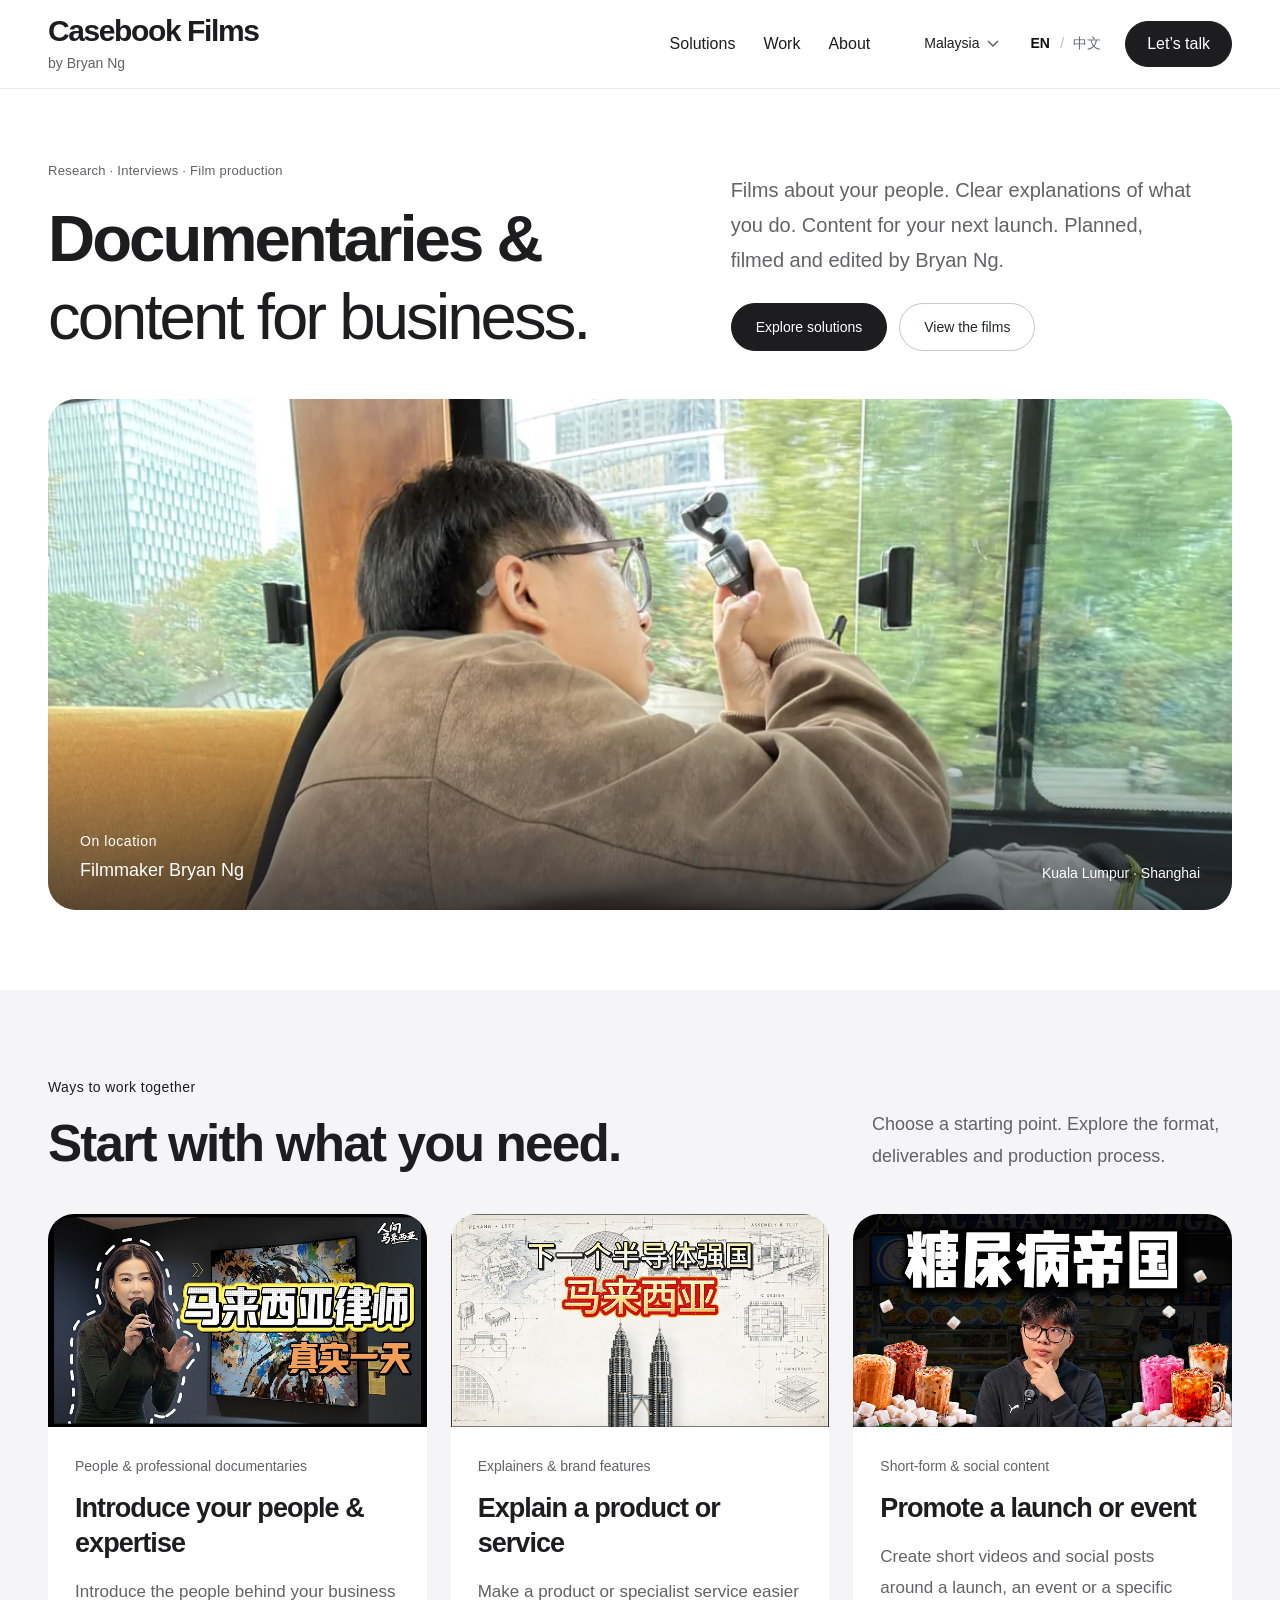
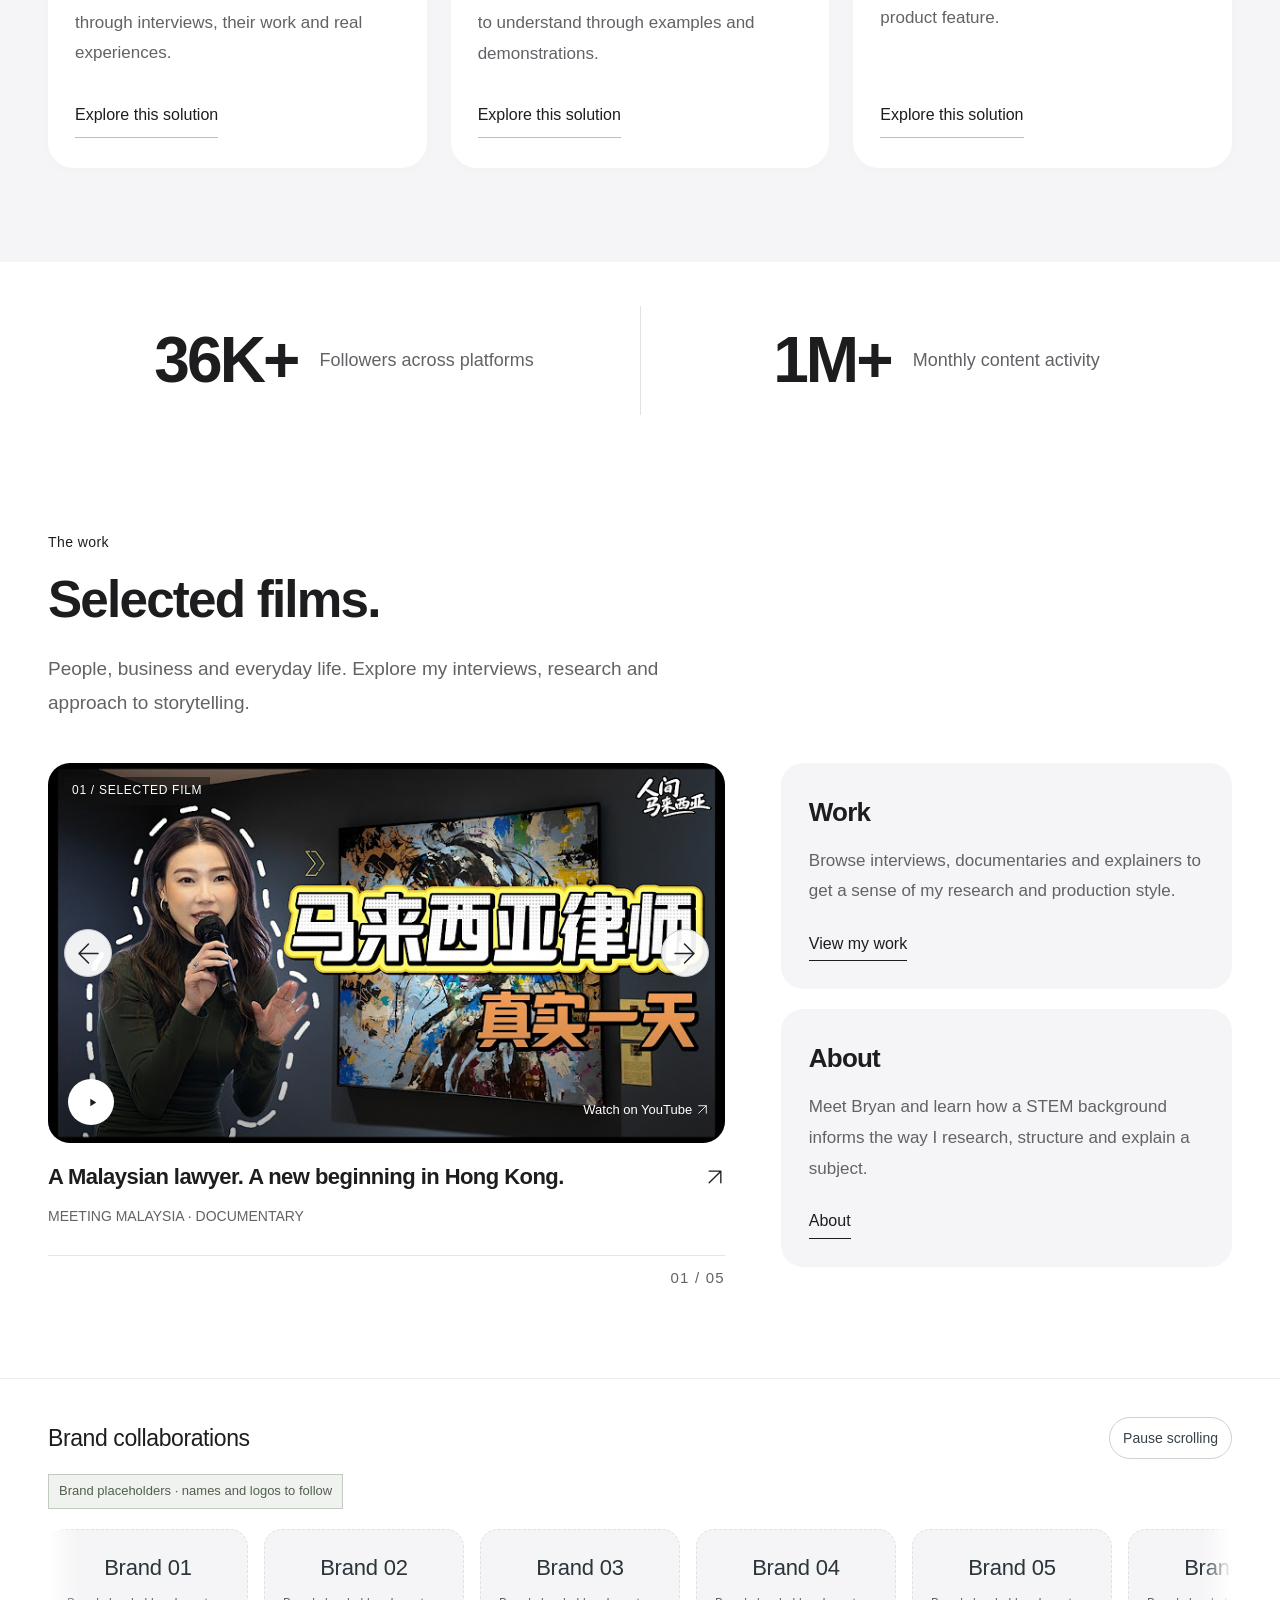
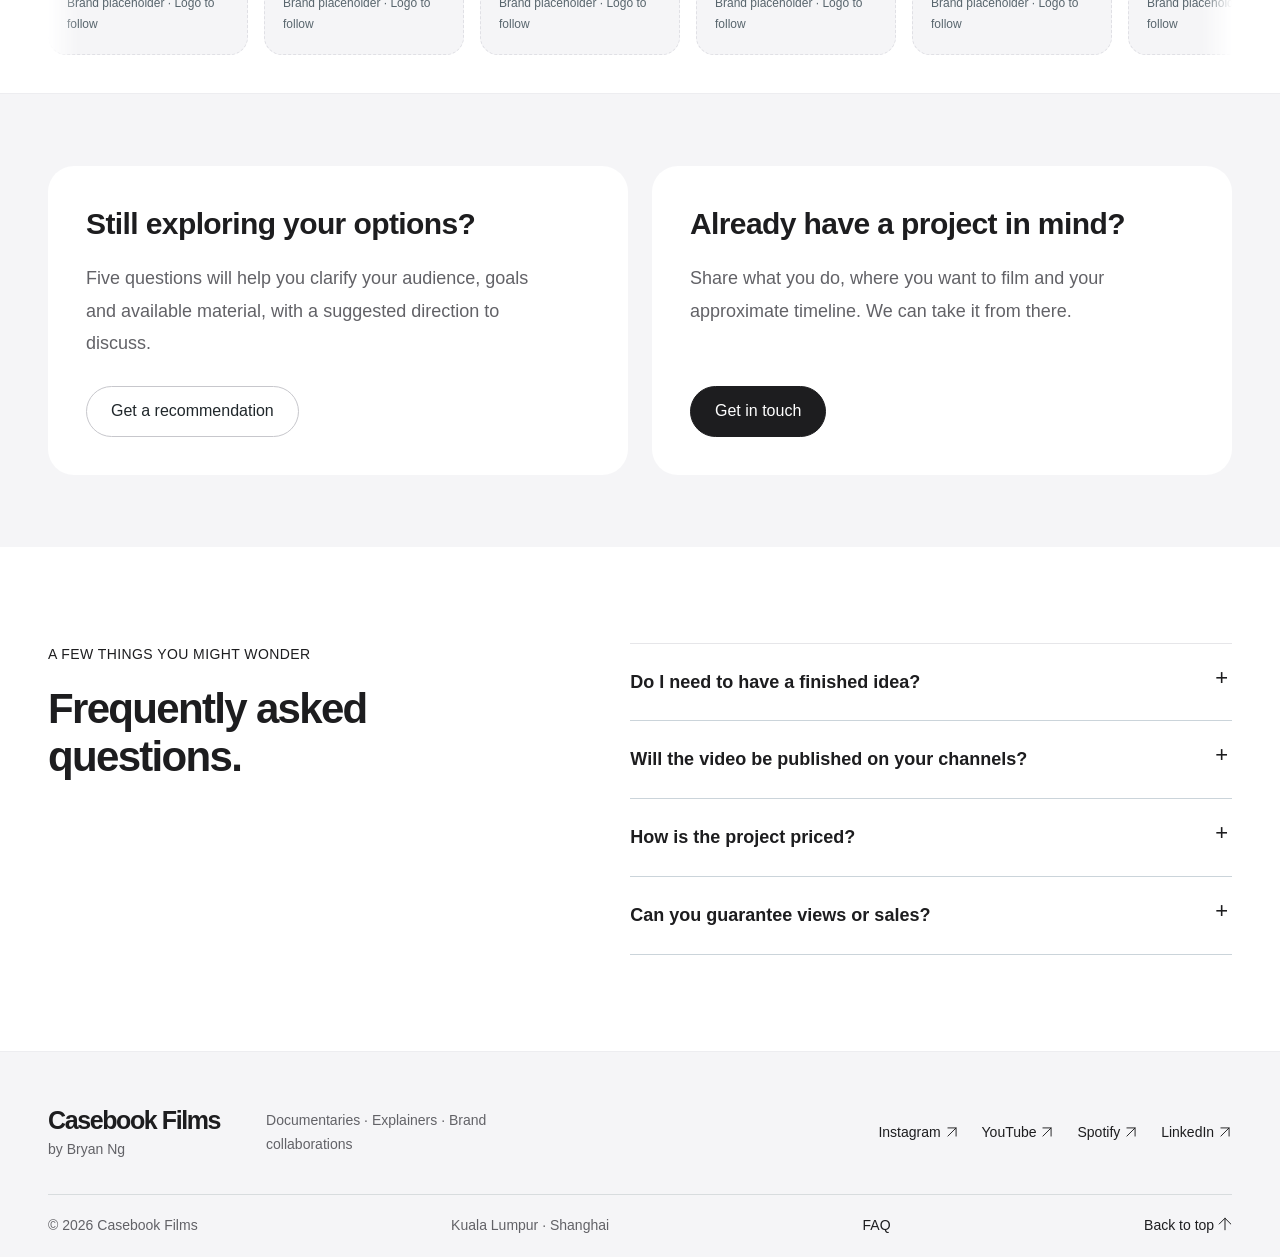
==== commit 5be46c35: "Use the full Casebook Films name in all English wordmarks" ====
--- a/index.html
+++ b/index.html
@@ -14,15 +14,15 @@
   <link rel="stylesheet" href="styles.css?v=fe4a845cd512">
   <link rel="stylesheet" href="pages.css?v=117afae10e9e">
   <link rel="stylesheet" href="theme.css?v=1032e75e91d5">
-  <link rel="stylesheet" href="studio.css?v=6729bcbd3174">
-  <script defer src="content.js?v=552c0a957ea0"></script>
-  <script defer src="app.js?v=acbb9dbcc4d1"></script>
+  <link rel="stylesheet" href="studio.css?v=b456efd14c1e">
+  <script defer src="content.js?v=0ea66f4663b8"></script>
+  <script defer src="app.js?v=c970a9fc8d3e"></script>
 </head>
 <body data-page="index" data-page-title="homeTitle">
   <a class="skip-link" href="#main" data-i18n="skip">Skip to content</a>
   <header class="header" id="top">
     <div class="wrap nav-wrap">
-      <a class="wordmark" href="index.html" aria-label="Casebook Films home" data-i18n-aria-label="homeLabel"><span class="brand-name" data-i18n="brandName">Casebook</span><small data-i18n="creatorLabel">by Bryan Ng</small></a>
+      <a class="wordmark" href="index.html" aria-label="Casebook Films home" data-i18n-aria-label="homeLabel"><span class="brand-name" data-i18n="brandName">Casebook Films</span><small data-i18n="creatorLabel">by Bryan Ng</small></a>
       <nav class="main-nav" id="main-nav" aria-label="Main navigation" data-i18n-aria-label="navLabel">
         <a href="index.html#solutions" data-nav="solutions" data-i18n="navSolutions">Solutions</a>
         <a href="work.html" data-nav="work" data-i18n="navWork">Work</a>
@@ -43,7 +43,7 @@
       <details><summary data-i18n="faqQ3">How is the project priced?</summary><p data-i18n="faqA3">The quote depends on location, shoot days, research, editing, deliverables and usage rights. The Malaysia reference price does not automatically apply to China or cross-border projects. Currency, scope, revisions, schedule and payment arrangements are agreed before production.</p></details>
       <details><summary data-i18n="faqQ4">Can you guarantee views or sales?</summary><p data-i18n="faqA4">Views and sales depend on more than the film itself. We can agree on the message, production quality, deliverables and publication arrangements. Any performance figures used in a proposal will be based on actual data.</p></details>
     </div></section></main>
-  <footer class="footer"><div class="wrap footer-main"><a class="wordmark" href="index.html" aria-label="Casebook Films home" data-i18n-aria-label="homeLabel"><span class="brand-name" data-i18n="brandName">Casebook</span><small data-i18n="creatorLabel">by Bryan Ng</small></a><p data-i18n="footerLine">Documentaries · Explainers · Brand collaborations</p><div class="footer-socials" id="footer-socials"><a href="https://www.instagram.com/bryanng_3000/" target="_blank" rel="noopener noreferrer">Instagram ↗</a><a href="https://www.youtube.com/@bryanng3000" target="_blank" rel="noopener noreferrer">YouTube ↗</a><a href="https://open.spotify.com/show/7DqBiceoVwtTdMZbNSoP07" target="_blank" rel="noopener noreferrer">Spotify ↗</a><a href="https://www.linkedin.com/in/bryanng3000/" target="_blank" rel="noopener noreferrer">LinkedIn ↗</a></div></div><div class="wrap footer-bottom"><span>© <span id="year">2026</span> <span data-i18n="brandFullName">Casebook Films</span></span><span data-i18n="footerDraft">Portfolio draft · More stories to come.</span><a href="index.html#faq" data-i18n="faqNav">FAQ</a><a href="#top" data-i18n="backTop">Back to top ↑</a></div></footer>
+  <footer class="footer"><div class="wrap footer-main"><a class="wordmark" href="index.html" aria-label="Casebook Films home" data-i18n-aria-label="homeLabel"><span class="brand-name" data-i18n="brandName">Casebook Films</span><small data-i18n="creatorLabel">by Bryan Ng</small></a><p data-i18n="footerLine">Documentaries · Explainers · Brand collaborations</p><div class="footer-socials" id="footer-socials"><a href="https://www.instagram.com/bryanng_3000/" target="_blank" rel="noopener noreferrer">Instagram ↗</a><a href="https://www.youtube.com/@bryanng3000" target="_blank" rel="noopener noreferrer">YouTube ↗</a><a href="https://open.spotify.com/show/7DqBiceoVwtTdMZbNSoP07" target="_blank" rel="noopener noreferrer">Spotify ↗</a><a href="https://www.linkedin.com/in/bryanng3000/" target="_blank" rel="noopener noreferrer">LinkedIn ↗</a></div></div><div class="wrap footer-bottom"><span>© <span id="year">2026</span> <span data-i18n="brandFullName">Casebook Films</span></span><span data-i18n="footerDraft">Portfolio draft · More stories to come.</span><a href="index.html#faq" data-i18n="faqNav">FAQ</a><a href="#top" data-i18n="backTop">Back to top ↑</a></div></footer>
   <dialog id="service-rates-dialog" class="service-rates-dialog" aria-labelledby="service-rates-title"><div class="dialog-heading"><h2 id="service-rates-title"></h2><button type="button" class="close-dialog" aria-label="Close category rates" data-i18n-aria-label="closeRates">×</button></div><div class="rate-region-label" data-i18n="ratesRegion">Malaysia reference rates · MYR / RM</div><p data-i18n="ratesUnit">Reference rates for one content item or placement.</p><table class="rates-table"><thead><tr><th scope="col" data-i18n="ratesService">Content / service</th><th scope="col" data-i18n="ratesPrice">Reference price</th></tr></thead><tbody id="category-rates-body"></tbody></table><div class="usage-option"><h3 data-i18n="ratesUsageTitle">Optional usage rights</h3><div class="usage-option-row"><span data-i18n="ratesUsageItem">One month of online usage</span><strong id="usage-rate"></strong></div><p data-i18n="ratesUsageNote">Tell me where and how you plan to use the content so we can agree on the scope and term.</p></div><a href="contact.html" class="button blue" id="rate-contact-link" data-i18n="ratesContact">Discuss a collaboration ↗</a></dialog>
   <dialog id="wechat-dialog" class="wechat-dialog" aria-labelledby="wechat-dialog-title"><div class="dialog-heading"><h2 id="wechat-dialog-title" data-i18n="wechatTitle">Let’s connect on WeChat</h2><button type="button" class="close-dialog" aria-label="Close WeChat contact details" data-i18n-aria-label="closeWechat">×</button></div><p data-i18n="wechatInstruction">Copy the WeChat ID, then search for it in WeChat to add me.</p><strong class="wechat-id-large" data-wechat-id>bryanng3000</strong><p class="wechat-note" data-i18n="wechatNote">Please include “合作+名称” in your friend request.</p><button class="button blue" type="button" data-copy-wechat data-i18n="copyWechat">Copy WeChat ID</button></dialog>
   <dialog id="film-dialog" class="film-dialog"><div class="dialog-heading"><span id="film-dialog-title"></span><button type="button" class="close-dialog" aria-label="Close video" data-i18n-aria-label="closeVideoLabel">×</button></div><div id="film-player"></div><a id="film-external" class="text-link" target="_blank" rel="noopener noreferrer" data-i18n="watchPlatform">Watch on YouTube ↗</a></dialog>
--- a/studio.css
+++ b/studio.css
@@ -141,6 +141,20 @@
 .contact-detail>span:first-child,.contact-layout .wechat-contact p,.contact-layout .contact-region,.underlined{font-size:14px}
 .service-rates-dialog,.wechat-dialog{border-radius:24px}
 .rates-table th,.rates-table td{font-size:16px;line-height:1.65}
+
+/* Documentary examples explain the work without inventing client outcomes. */
+.film-case-card{min-width:0;overflow:hidden;border-radius:24px;background:#fff;display:flex;flex-direction:column}
+.film-case-card>.work-card{flex-shrink:0}
+.film-case-card>.work-card .work-image{border-radius:0}
+.film-case-card>.work-card .work-info{padding:23px 28px 0}
+.film-case-copy{padding:25px 28px 32px;flex:1}
+.film-case-person{font-size:21px;font-weight:600;line-height:1.5;margin-bottom:24px;letter-spacing:-.02em}
+.film-case-label{font-size:14px;font-weight:550;color:#626267;line-height:1.7;margin-bottom:8px}
+.film-case-story,.film-case-fit{font-size:18px;line-height:1.85;color:#343438;margin:0 0 23px}
+.film-case-fit{margin-bottom:0}
+.film-case-tags{display:flex;flex-wrap:wrap;gap:8px;list-style:none;margin:0 0 24px;padding:0}
+.film-case-tags li{font-size:14px;line-height:1.6;padding:7px 12px;border-radius:999px;background:#f5f5f7;color:#46464b}
+.work-case-link{padding-bottom:42px}
 
 @media(max-width:1100px){
  .main-nav{gap:20px}.nav-settings{margin-left:4px;gap:13px}
@@ -271,6 +285,12 @@
  .contact-detail{font-size:17px}
  .service-rates-dialog{padding:26px 20px}
  .rates-table th,.rates-table td{font-size:15px;padding:13px 7px}
+ .film-case-card{border-radius:22px}
+ .film-case-card>.work-card .work-info{padding:20px 22px 0}
+ .film-case-copy{padding:23px 22px 27px}
+ .film-case-person{font-size:20px;margin-bottom:20px}
+ .film-case-story,.film-case-fit{font-size:17px;line-height:1.85}
+ .work-case-link{padding-bottom:30px}
 }
 @media(prefers-reduced-motion:reduce){
  .solution-card,.button{transition:none}
